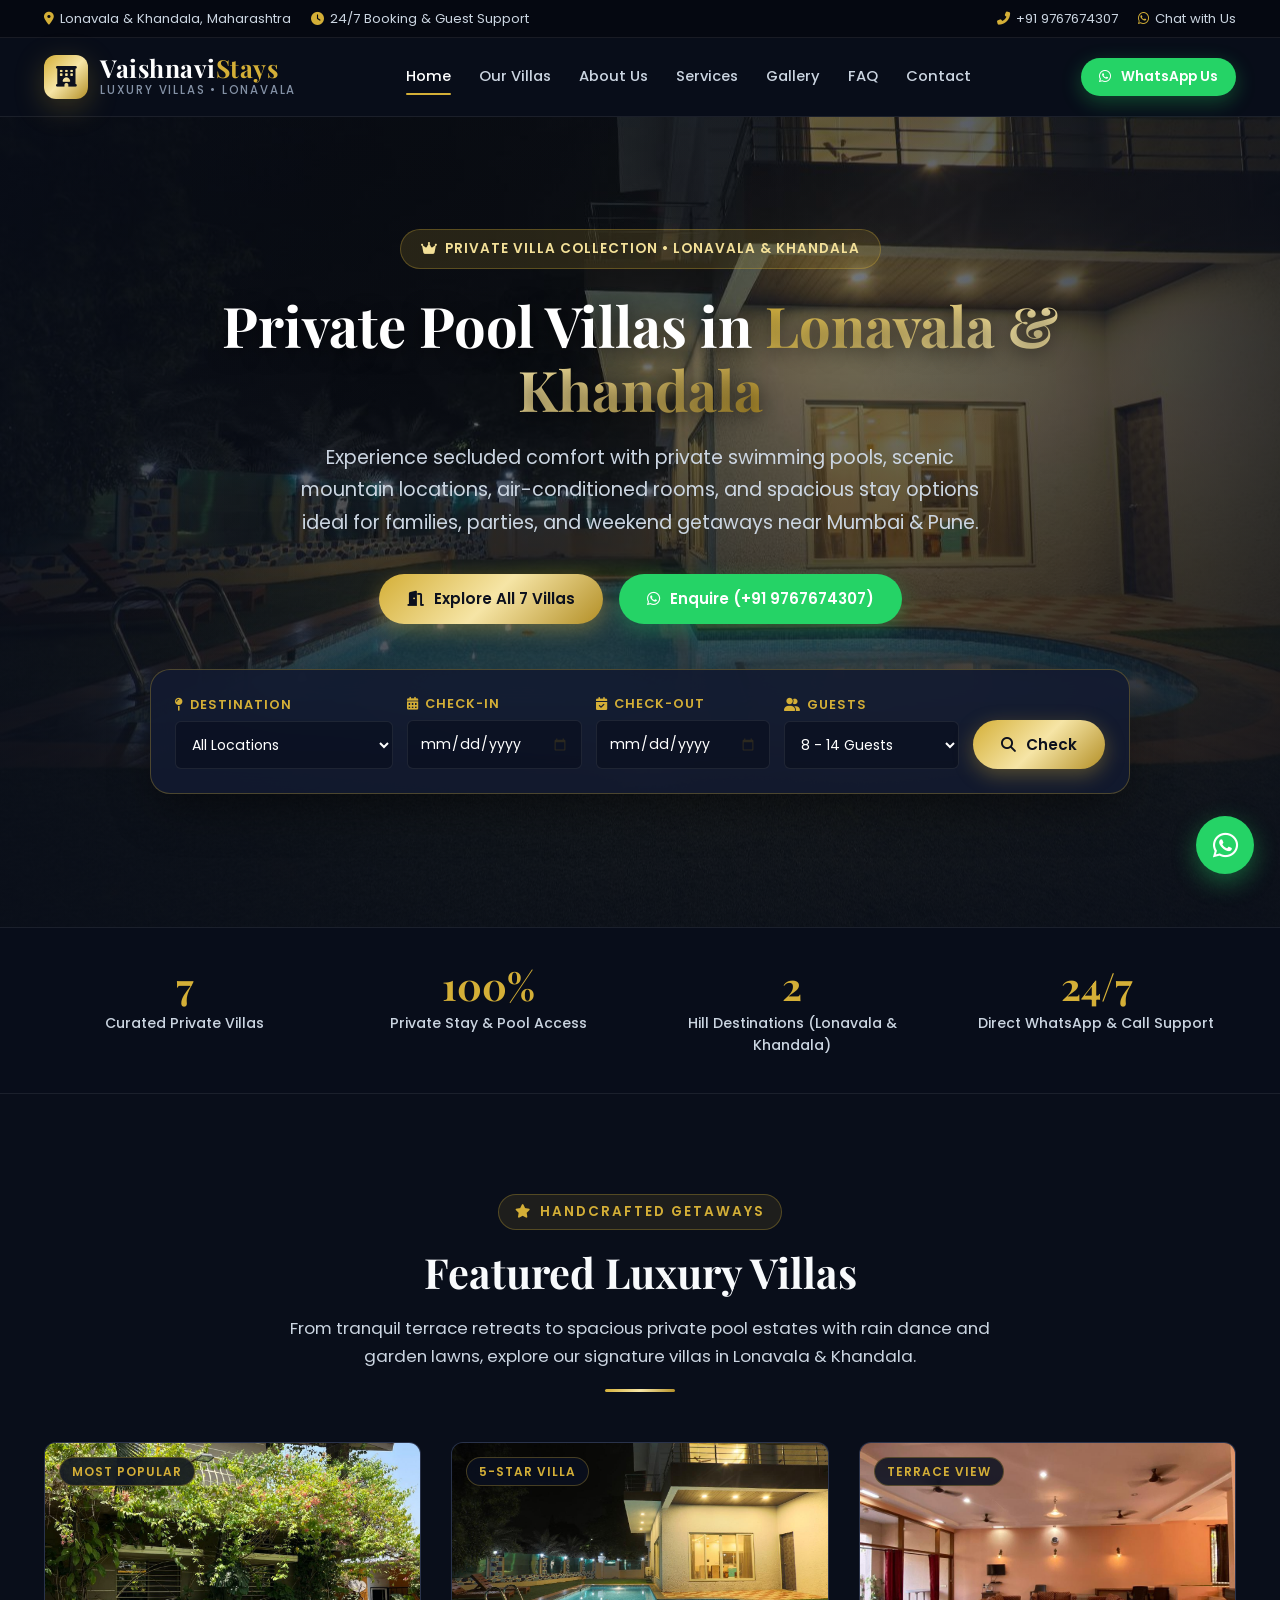
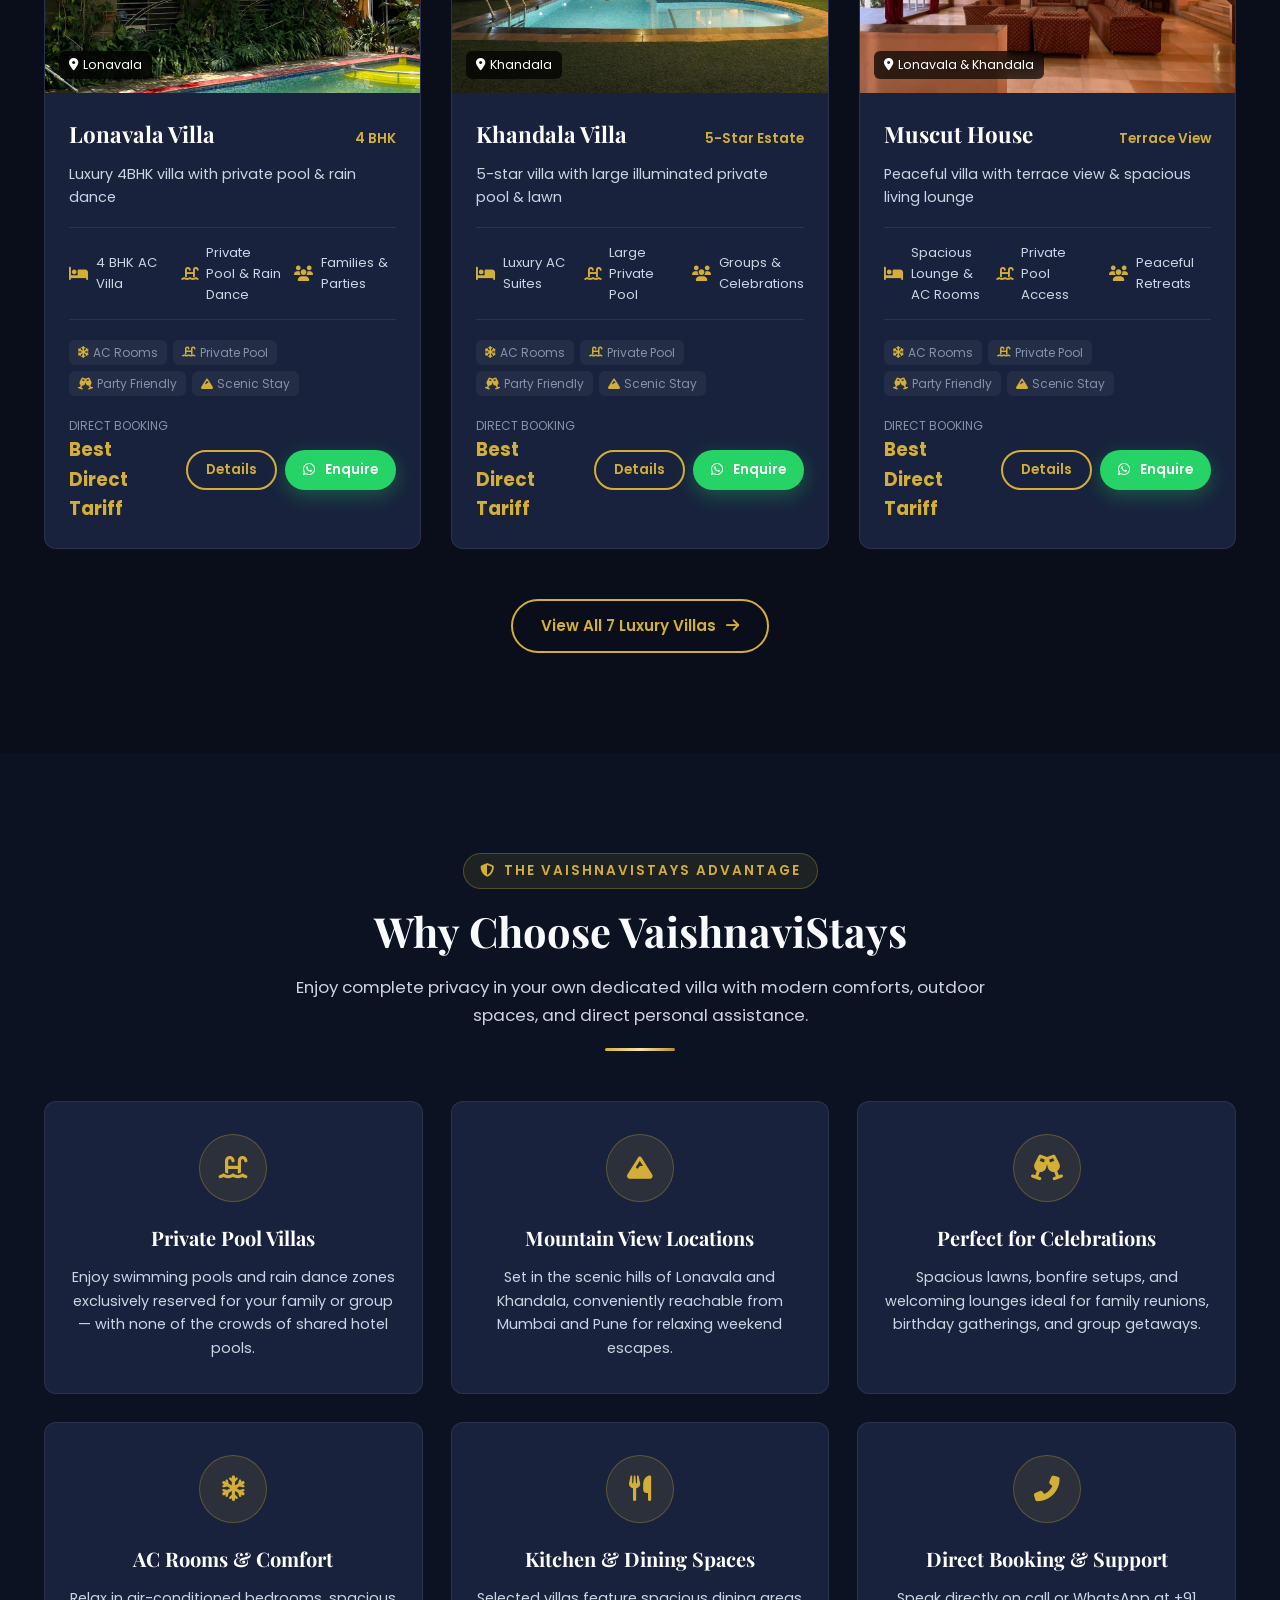
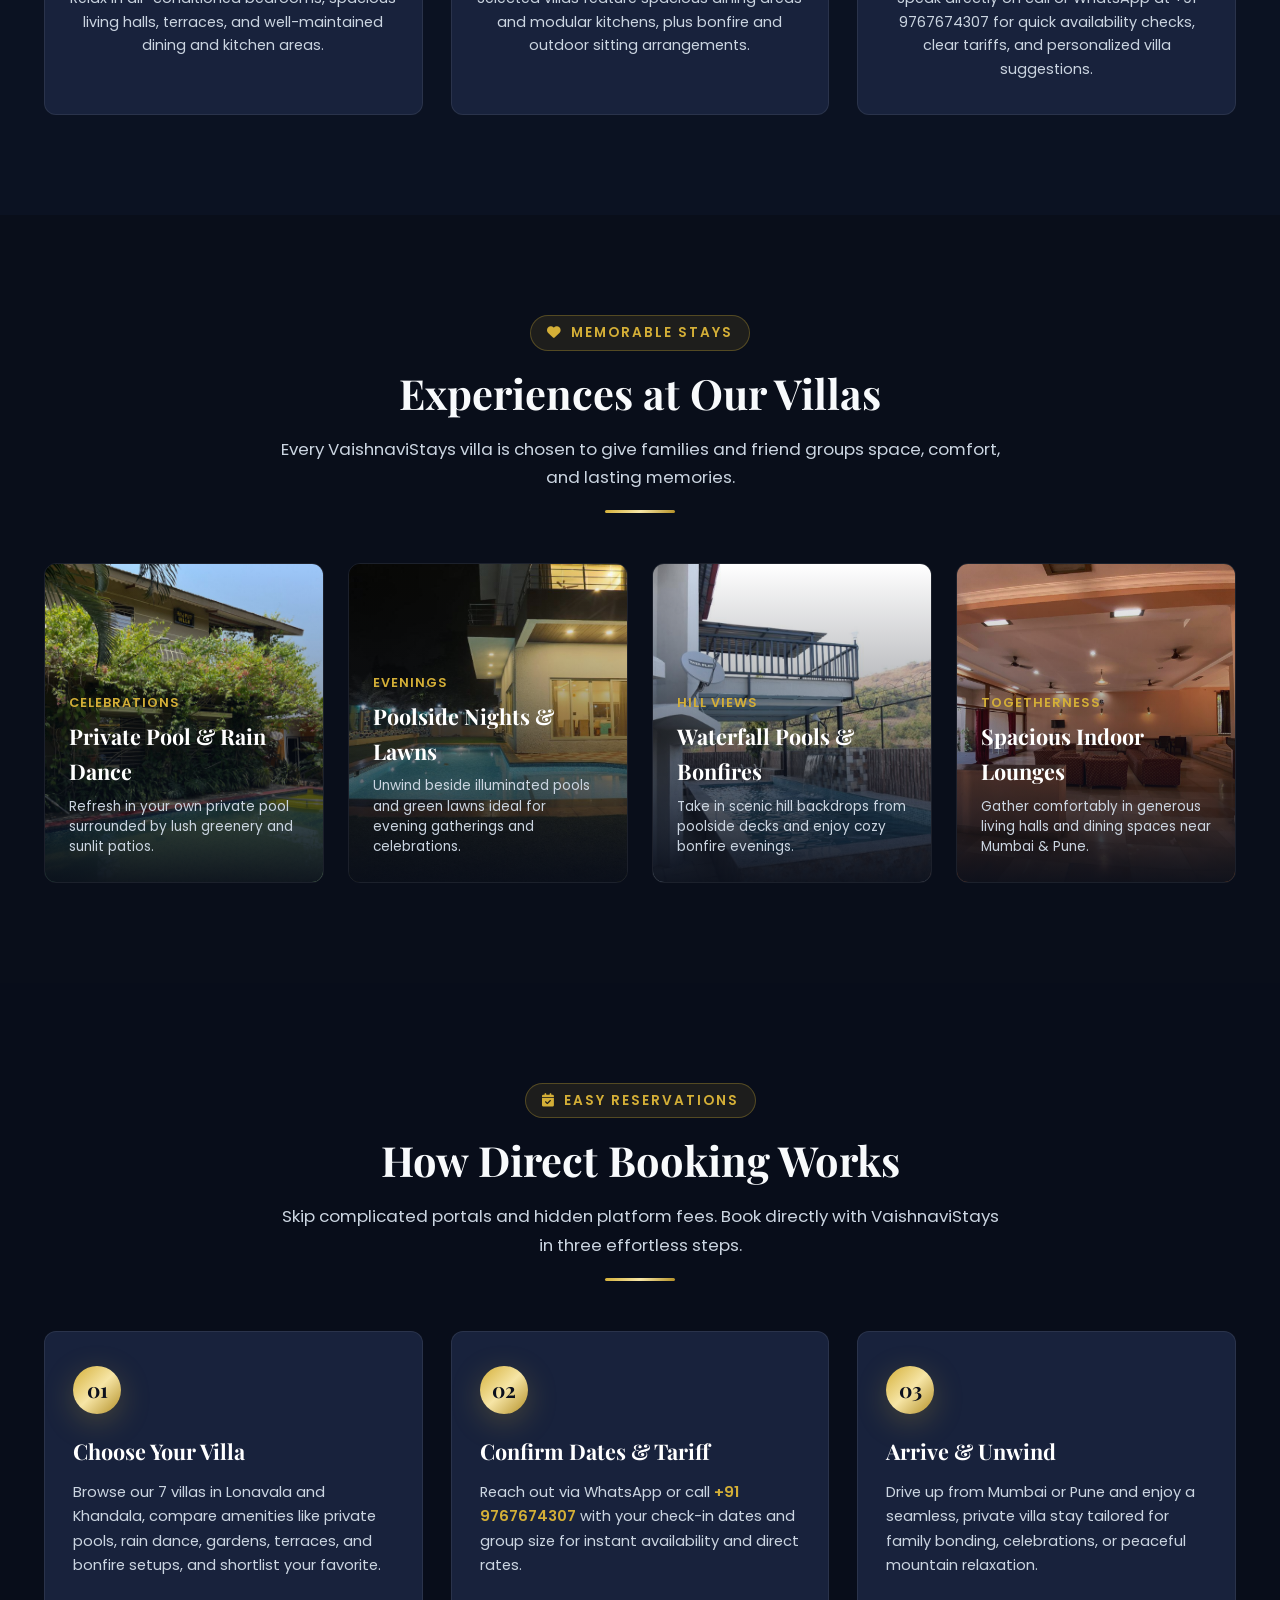
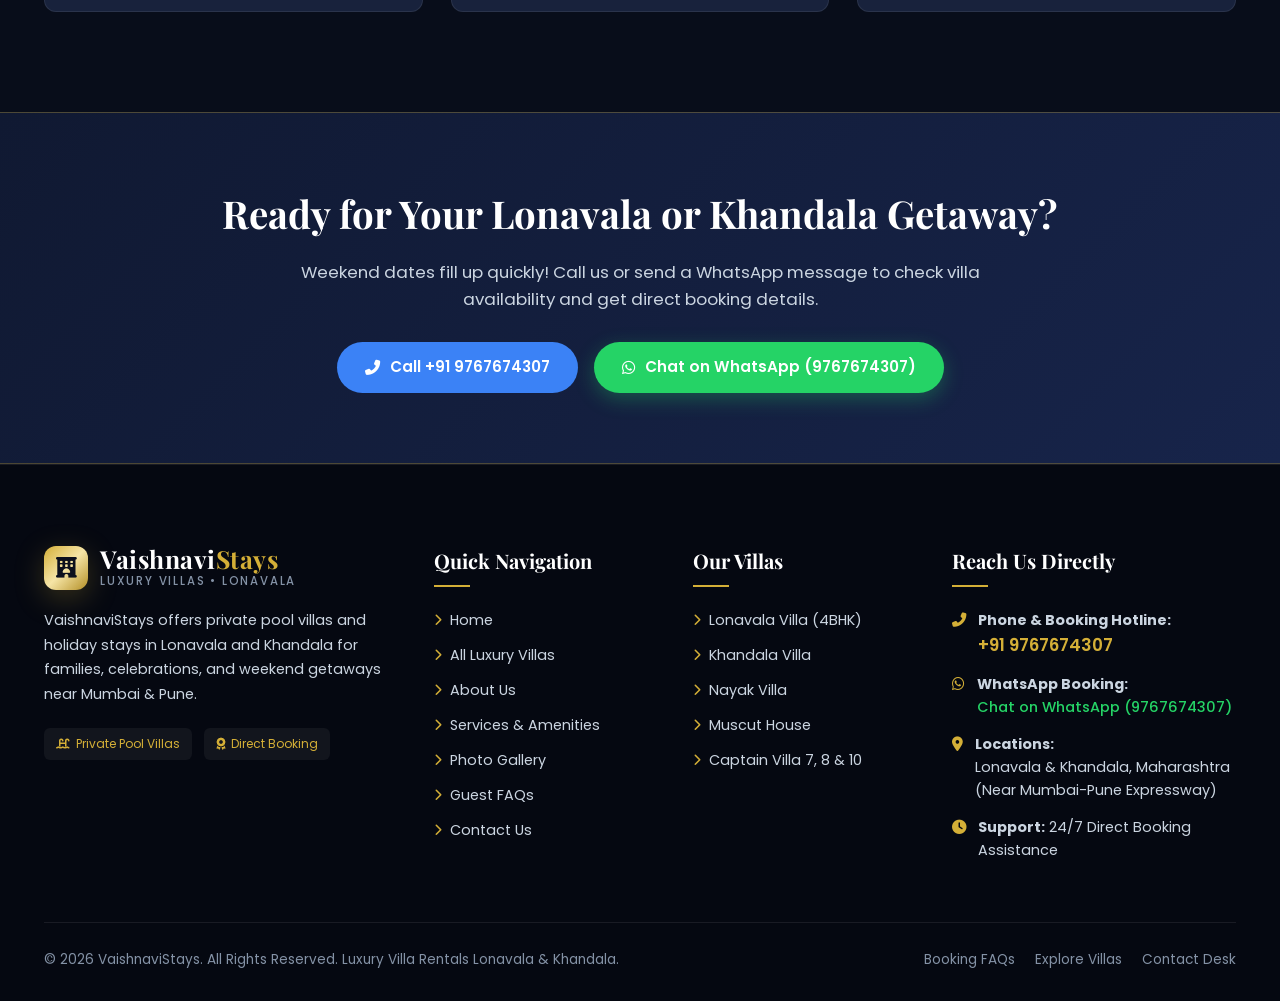
==== index.html @ 3d98496b "Redesign VaishnaviStays into a multi-page luxury villa website and update phone to 9767674307" ====
<!DOCTYPE html>
<html lang="en">
<head>
  <meta charset="UTF-8">
  <meta name="viewport" content="width=device-width, initial-scale=1.0">

  <!-- SEO Meta Tags -->
  <title>Luxury Villas in Lonavala &amp; Khandala | Private Pool Villas | VaishnaviStays</title>
  <meta name="description" content="Book luxury private pool villas in Lonavala &amp; Khandala with VaishnaviStays. Mountain views, rain dance, AC rooms, bonfire, and spacious lawns for families, parties, and weekend getaways near Mumbai &amp; Pune. Call +91 9767674307.">
  <meta name="keywords" content="Lonavala villa with private pool, Khandala luxury villa, private villa rentals Lonavala, weekend stays near Mumbai, weekend villa near Pune, VaishnaviStays, pool party villa Lonavala">
  <meta name="robots" content="index, follow">
  <link rel="canonical" href="https://vaishnavistays.netlify.app/">
  <link rel="icon" type="image/svg+xml" href="favicon.svg">

  <!-- Google Verification (Preserved) -->
  <meta name="google-site-verification" content="3MtQ7zPcXsZFa49aT6zNfIU-rexAqFXiJ9Jd2BXLzgg">

  <!-- Open Graph / Facebook -->
  <meta property="og:type" content="website">
  <meta property="og:url" content="https://vaishnavistays.netlify.app/">
  <meta property="og:title" content="VaishnaviStays - Luxury Villas in Lonavala &amp; Khandala">
  <meta property="og:description" content="Private pool villas, scenic mountain views, and comfortable stays in Lonavala &amp; Khandala for families, parties, and weekend getaways. Call +91 9767674307.">
  <meta property="og:image" content="https://vaishnavistays.netlify.app/images/lonavala%20villa.jpg">

  <!-- Twitter -->
  <meta name="twitter:card" content="summary_large_image">
  <meta name="twitter:title" content="VaishnaviStays - Luxury Villas in Lonavala &amp; Khandala">
  <meta name="twitter:description" content="Book luxury private pool villas in Lonavala &amp; Khandala. Call +91 9767674307.">
  <meta name="twitter:image" content="https://vaishnavistays.netlify.app/images/lonavala%20villa.jpg">

  <!-- Google Fonts & Font Awesome Icons -->
  <link rel="preconnect" href="https://fonts.googleapis.com">
  <link rel="preconnect" href="https://fonts.gstatic.com" crossorigin>
  <link href="https://fonts.googleapis.com/css2?family=Playfair+Display:ital,wght@0,500;0,700;0,900;1,400&family=Poppins:wght@300;400;500;600;700&display=swap" rel="stylesheet">
  <link rel="stylesheet" href="https://cdnjs.cloudflare.com/ajax/libs/font-awesome/6.5.1/css/all.min.css">

  <!-- Stylesheet -->
  <link rel="stylesheet" href="css/style.css">

  <!-- Structured Data / JSON-LD Schema -->
  <script type="application/ld+json">
  {
    "@context": "https://schema.org",
    "@type": "LodgingBusiness",
    "name": "VaishnaviStays",
    "image": "https://vaishnavistays.netlify.app/images/lonavala%20villa.jpg",
    "description": "Luxury private pool villas and holiday stays for rent in Lonavala and Khandala near Mumbai & Pune.",
    "telephone": "+919767674307",
    "url": "https://vaishnavistays.netlify.app/",
    "address": {
      "@type": "PostalAddress",
      "addressLocality": "Lonavala & Khandala",
      "addressRegion": "Maharashtra",
      "addressCountry": "IN"
    },
    "areaServed": ["Lonavala", "Khandala", "Mumbai", "Pune"]
  }
  </script>
</head>
<body>

  <!-- Top Announcement Bar -->
  <div class="top-bar">
    <div class="container">
      <div class="top-bar-left">
        <span class="top-item"><i class="fas fa-map-marker-alt"></i> Lonavala &amp; Khandala, Maharashtra</span>
        <span class="top-item"><i class="fas fa-clock"></i> 24/7 Booking &amp; Guest Support</span>
      </div>
      <div class="top-bar-right">
        <span class="top-item"><i class="fas fa-phone-alt"></i> <a href="tel:+919767674307">+91 9767674307</a></span>
        <span class="top-item"><i class="fab fa-whatsapp"></i> <a href="https://wa.me/919767674307?text=Hello%20VaishnaviStays,%20I%20want%20to%20enquire%20about%20villa%20availability" target="_blank" rel="noopener noreferrer">Chat with Us</a></span>
      </div>
    </div>
  </div>

  <!-- Main Navigation Header -->
  <header class="site-header">
    <div class="container">
      <nav class="navbar" aria-label="Main navigation">
        <a href="index.html" class="brand-logo">
          <div class="logo-icon">
            <i class="fas fa-hotel"></i>
          </div>
          <div class="brand-text">
            <span class="brand-name">Vaishnavi<span>Stays</span></span>
            <span class="brand-tagline">Luxury Villas • Lonavala</span>
          </div>
        </a>

        <div class="nav-menu">
          <a href="index.html" class="nav-link active" aria-current="page">Home</a>
          <a href="villas.html" class="nav-link">Our Villas</a>
          <a href="about.html" class="nav-link">About Us</a>
          <a href="services.html" class="nav-link">Services</a>
          <a href="gallery.html" class="nav-link">Gallery</a>
          <a href="faq.html" class="nav-link">FAQ</a>
          <a href="contact.html" class="nav-link">Contact</a>
        </div>

        <div class="nav-actions">
          <a href="https://wa.me/919767674307?text=Hello%20VaishnaviStays,%20I%20would%20like%20to%20enquire%20about%20villa%20booking" target="_blank" rel="noopener noreferrer" class="btn btn-whatsapp btn-sm">
            <i class="fab fa-whatsapp"></i> WhatsApp Us
          </a>
          <button type="button" class="mobile-toggle" aria-label="Toggle navigation menu" aria-expanded="false">
            <i class="fas fa-bars"></i>
          </button>
        </div>
      </nav>
    </div>
  </header>

  <!-- Mobile Drawer Menu -->
  <div class="drawer-backdrop"></div>
  <nav class="mobile-drawer" aria-label="Mobile navigation">
    <div class="drawer-header">
      <div class="brand-logo">
        <div class="logo-icon" style="width:36px; height:36px; font-size:1rem;">
          <i class="fas fa-hotel"></i>
        </div>
        <span class="brand-name" style="font-size:1.3rem;">Vaishnavi<span>Stays</span></span>
      </div>
      <button type="button" class="drawer-close" aria-label="Close menu">&times;</button>
    </div>

    <div class="drawer-links">
      <a href="index.html" class="drawer-link active" aria-current="page"><span>Home</span> <i class="fas fa-chevron-right"></i></a>
      <a href="villas.html" class="drawer-link"><span>Our Luxury Villas</span> <i class="fas fa-chevron-right"></i></a>
      <a href="about.html" class="drawer-link"><span>About Us</span> <i class="fas fa-chevron-right"></i></a>
      <a href="services.html" class="drawer-link"><span>Services &amp; Amenities</span> <i class="fas fa-chevron-right"></i></a>
      <a href="gallery.html" class="drawer-link"><span>Photo Gallery</span> <i class="fas fa-chevron-right"></i></a>
      <a href="faq.html" class="drawer-link"><span>FAQs</span> <i class="fas fa-chevron-right"></i></a>
      <a href="contact.html" class="drawer-link"><span>Contact Us</span> <i class="fas fa-chevron-right"></i></a>
    </div>

    <div class="drawer-contact">
      <a href="tel:+919767674307" class="btn btn-call">
        <i class="fas fa-phone-alt"></i> Call +91 9767674307
      </a>
      <a href="https://wa.me/919767674307" target="_blank" rel="noopener noreferrer" class="btn btn-whatsapp">
        <i class="fab fa-whatsapp"></i> WhatsApp Booking
      </a>
    </div>
  </nav>

  <main>
    <!-- Hero Section -->
    <section class="hero">
      <div class="hero-overlay"></div>
      <div class="container">
        <div class="hero-content">
          <div class="hero-badge">
            <i class="fas fa-crown"></i> Private Villa Collection • Lonavala &amp; Khandala
          </div>
          <h1 class="hero-title">
            Private Pool Villas in <span>Lonavala &amp; Khandala</span>
          </h1>
          <p class="hero-lead">
            Experience secluded comfort with private swimming pools, scenic mountain locations, air-conditioned rooms, and spacious stay options ideal for families, parties, and weekend getaways near Mumbai &amp; Pune.
          </p>
          <div class="hero-actions">
            <a href="villas.html" class="btn btn-gold">
              <i class="fas fa-door-open"></i> Explore All 7 Villas
            </a>
            <a href="https://wa.me/919767674307?text=Hello%20VaishnaviStays,%20I%20am%20looking%20for%20a%20villa%20in%20Lonavala%20or%20Khandala" target="_blank" rel="noopener noreferrer" class="btn btn-whatsapp">
              <i class="fab fa-whatsapp"></i> Enquire (+91 9767674307)
            </a>
          </div>

          <!-- Hero Quick Search Bar -->
          <div class="search-card">
            <form id="heroSearchForm" class="search-form" novalidate>
              <div class="search-field">
                <label class="search-label" for="searchLocation"><i class="fas fa-map-pin"></i> Destination</label>
                <select id="searchLocation" class="search-input">
                  <option value="All Locations (Lonavala & Khandala)">All Locations</option>
                  <option value="Lonavala">Lonavala</option>
                  <option value="Khandala">Khandala</option>
                </select>
              </div>

              <div class="search-field">
                <label class="search-label" for="searchCheckIn"><i class="fas fa-calendar-alt"></i> Check-in</label>
                <input type="date" id="searchCheckIn" class="search-input">
              </div>

              <div class="search-field">
                <label class="search-label" for="searchCheckOut"><i class="fas fa-calendar-check"></i> Check-out</label>
                <input type="date" id="searchCheckOut" class="search-input">
              </div>

              <div class="search-field">
                <label class="search-label" for="searchGuests"><i class="fas fa-user-friends"></i> Guests</label>
                <select id="searchGuests" class="search-input">
                  <option value="4-8 Guests">4 - 8 Guests</option>
                  <option value="8-14 Guests" selected>8 - 14 Guests</option>
                  <option value="15+ Guests">15+ Guests</option>
                </select>
              </div>

              <button type="submit" class="btn btn-gold">
                <i class="fas fa-search"></i> Check
              </button>
            </form>
            <div id="heroSearchAlert" class="form-alert" role="alert"></div>
          </div>
        </div>
      </div>
    </section>

    <!-- Key Highlights Banner -->
    <section class="stats-banner" aria-label="Key highlights">
      <div class="container">
        <div class="stats-grid">
          <div class="stat-item">
            <span class="stat-number">7</span>
            <span class="stat-label">Curated Private Villas</span>
          </div>
          <div class="stat-item">
            <span class="stat-number">100%</span>
            <span class="stat-label">Private Stay &amp; Pool Access</span>
          </div>
          <div class="stat-item">
            <span class="stat-number">2</span>
            <span class="stat-label">Hill Destinations (Lonavala &amp; Khandala)</span>
          </div>
          <div class="stat-item">
            <span class="stat-number">24/7</span>
            <span class="stat-label">Direct WhatsApp &amp; Call Support</span>
          </div>
        </div>
      </div>
    </section>

    <!-- Featured Villas Section -->
    <section class="villas-section">
      <div class="container">
        <div class="section-header">
          <span class="section-tag"><i class="fas fa-star"></i> Handcrafted Getaways</span>
          <h2 class="section-title">Featured Luxury Villas</h2>
          <p class="section-subtitle">
            From tranquil terrace retreats to spacious private pool estates with rain dance and garden lawns, explore our signature villas in Lonavala &amp; Khandala.
          </p>
          <div class="gold-divider"></div>
        </div>

        <!-- Featured Villas Grid (Populated dynamically) -->
        <div class="villas-grid" id="featuredVillasGrid"></div>

        <div style="text-align: center; margin-top: 50px;">
          <a href="villas.html" class="btn btn-outline-gold">
            View All 7 Luxury Villas <i class="fas fa-arrow-right"></i>
          </a>
        </div>
      </div>
    </section>

    <!-- Why Choose VaishnaviStays -->
    <section class="features-section">
      <div class="container">
        <div class="section-header">
          <span class="section-tag"><i class="fas fa-shield-alt"></i> The VaishnaviStays Advantage</span>
          <h2 class="section-title">Why Choose VaishnaviStays</h2>
          <p class="section-subtitle">
            Enjoy complete privacy in your own dedicated villa with modern comforts, outdoor spaces, and direct personal assistance.
          </p>
          <div class="gold-divider"></div>
        </div>

        <div class="features-grid">
          <div class="feature-card">
            <div class="feature-icon-wrapper">
              <i class="fas fa-swimming-pool"></i>
            </div>
            <h3 class="feature-title">Private Pool Villas</h3>
            <p class="feature-text">
              Enjoy swimming pools and rain dance zones exclusively reserved for your family or group — with none of the crowds of shared hotel pools.
            </p>
          </div>

          <div class="feature-card">
            <div class="feature-icon-wrapper">
              <i class="fas fa-mountain"></i>
            </div>
            <h3 class="feature-title">Mountain View Locations</h3>
            <p class="feature-text">
              Set in the scenic hills of Lonavala and Khandala, conveniently reachable from Mumbai and Pune for relaxing weekend escapes.
            </p>
          </div>

          <div class="feature-card">
            <div class="feature-icon-wrapper">
              <i class="fas fa-glass-cheers"></i>
            </div>
            <h3 class="feature-title">Perfect for Celebrations</h3>
            <p class="feature-text">
              Spacious lawns, bonfire setups, and welcoming lounges ideal for family reunions, birthday gatherings, and group getaways.
            </p>
          </div>

          <div class="feature-card">
            <div class="feature-icon-wrapper">
              <i class="fas fa-snowflake"></i>
            </div>
            <h3 class="feature-title">AC Rooms &amp; Comfort</h3>
            <p class="feature-text">
              Relax in air-conditioned bedrooms, spacious living halls, terraces, and well-maintained dining and kitchen areas.
            </p>
          </div>

          <div class="feature-card">
            <div class="feature-icon-wrapper">
              <i class="fas fa-utensils"></i>
            </div>
            <h3 class="feature-title">Kitchen &amp; Dining Spaces</h3>
            <p class="feature-text">
              Selected villas feature spacious dining areas and modular kitchens, plus bonfire and outdoor sitting arrangements.
            </p>
          </div>

          <div class="feature-card">
            <div class="feature-icon-wrapper">
              <i class="fas fa-phone-alt"></i>
            </div>
            <h3 class="feature-title">Direct Booking &amp; Support</h3>
            <p class="feature-text">
              Speak directly on call or WhatsApp at +91 9767674307 for quick availability checks, clear tariffs, and personalized villa suggestions.
            </p>
          </div>
        </div>
      </div>
    </section>

    <!-- Curated Experiences / Vibes -->
    <section class="experience-section">
      <div class="container">
        <div class="section-header">
          <span class="section-tag"><i class="fas fa-heart"></i> Memorable Stays</span>
          <h2 class="section-title">Experiences at Our Villas</h2>
          <p class="section-subtitle">
            Every VaishnaviStays villa is chosen to give families and friend groups space, comfort, and lasting memories.
          </p>
          <div class="gold-divider"></div>
        </div>

        <div class="experience-grid">
          <a href="villas.html?filter=pool" class="experience-card">
            <img src="images/lonavala villa.jpg" alt="Lonavala Villa private pool surrounded by lush greenery" class="experience-img" loading="lazy">
            <div class="experience-overlay">
              <span class="experience-tag">Celebrations</span>
              <h3 class="experience-title">Private Pool &amp; Rain Dance</h3>
              <p class="experience-desc">Refresh in your own private pool surrounded by lush greenery and sunlit patios.</p>
            </div>
          </a>

          <a href="villas.html?filter=party" class="experience-card">
            <img src="images/villa4.jpg" alt="Khandala Villa illuminated evening swimming pool and lawn" class="experience-img" loading="lazy">
            <div class="experience-overlay">
              <span class="experience-tag">Evenings</span>
              <h3 class="experience-title">Poolside Nights &amp; Lawns</h3>
              <p class="experience-desc">Unwind beside illuminated pools and green lawns ideal for evening gatherings and celebrations.</p>
            </div>
          </a>

          <a href="villas.html?filter=nature" class="experience-card">
            <img src="images/villa6.jpg" alt="Captain Villa 8 private pool with waterfall and hill view" class="experience-img" loading="lazy">
            <div class="experience-overlay">
              <span class="experience-tag">Hill Views</span>
              <h3 class="experience-title">Waterfall Pools &amp; Bonfires</h3>
              <p class="experience-desc">Take in scenic hill backdrops from poolside decks and enjoy cozy bonfire evenings.</p>
            </div>
          </a>

          <a href="villas.html" class="experience-card">
            <img src="images/villa3.jpg" alt="Muscut House spacious indoor living hall and sofa lounge" class="experience-img" loading="lazy">
            <div class="experience-overlay">
              <span class="experience-tag">Togetherness</span>
              <h3 class="experience-title">Spacious Indoor Lounges</h3>
              <p class="experience-desc">Gather comfortably in generous living halls and dining spaces near Mumbai &amp; Pune.</p>
            </div>
          </a>
        </div>
      </div>
    </section>

    <!-- Simple 3-Step Direct Booking Process -->
    <section class="booking-steps-section">
      <div class="container">
        <div class="section-header">
          <span class="section-tag"><i class="fas fa-calendar-check"></i> Easy Reservations</span>
          <h2 class="section-title">How Direct Booking Works</h2>
          <p class="section-subtitle">
            Skip complicated portals and hidden platform fees. Book directly with VaishnaviStays in three effortless steps.
          </p>
          <div class="gold-divider"></div>
        </div>

        <div class="booking-steps-grid">
          <div class="booking-step-card">
            <div class="step-number">01</div>
            <h3>Choose Your Villa</h3>
            <p>
              Browse our 7 villas in Lonavala and Khandala, compare amenities like private pools, rain dance, gardens, terraces, and bonfire setups, and shortlist your favorite.
            </p>
          </div>

          <div class="booking-step-card">
            <div class="step-number">02</div>
            <h3>Confirm Dates &amp; Tariff</h3>
            <p>
              Reach out via WhatsApp or call <a href="tel:+919767674307" style="color: var(--accent-gold); font-weight: 600;">+91 9767674307</a> with your check-in dates and group size for instant availability and direct rates.
            </p>
          </div>

          <div class="booking-step-card">
            <div class="step-number">03</div>
            <h3>Arrive &amp; Unwind</h3>
            <p>
              Drive up from Mumbai or Pune and enjoy a seamless, private villa stay tailored for family bonding, celebrations, or peaceful mountain relaxation.
            </p>
          </div>
        </div>
      </div>
    </section>

    <!-- CTA Banner -->
    <section class="cta-banner">
      <div class="container">
        <h2>Ready for Your Lonavala or Khandala Getaway?</h2>
        <p>
          Weekend dates fill up quickly! Call us or send a WhatsApp message to check villa availability and get direct booking details.
        </p>
        <div style="display: flex; justify-content: center; gap: 16px; flex-wrap: wrap;">
          <a href="tel:+919767674307" class="btn btn-call">
            <i class="fas fa-phone-alt"></i> Call +91 9767674307
          </a>
          <a href="https://wa.me/919767674307?text=Hello%20VaishnaviStays,%20I%20am%20interested%20in%20booking%20a%20luxury%20villa" target="_blank" rel="noopener noreferrer" class="btn btn-whatsapp">
            <i class="fab fa-whatsapp"></i> Chat on WhatsApp (9767674307)
          </a>
        </div>
      </div>
    </section>
  </main>

  <!-- Global Footer -->
  <footer class="site-footer">
    <div class="container">
      <div class="footer-grid">
        <div class="footer-col footer-about">
          <div class="brand-logo" style="margin-bottom: 18px;">
            <div class="logo-icon">
              <i class="fas fa-hotel"></i>
            </div>
            <div class="brand-text">
              <span class="brand-name">Vaishnavi<span>Stays</span></span>
              <span class="brand-tagline">Luxury Villas • Lonavala</span>
            </div>
          </div>
          <p>
            VaishnaviStays offers private pool villas and holiday stays in Lonavala and Khandala for families, celebrations, and weekend getaways near Mumbai &amp; Pune.
          </p>
          <div class="footer-badges">
            <span class="footer-badge"><i class="fas fa-swimming-pool"></i> Private Pool Villas</span>
            <span class="footer-badge"><i class="fas fa-award"></i> Direct Booking</span>
          </div>
        </div>

        <div class="footer-col">
          <h4>Quick Navigation</h4>
          <div class="footer-links">
            <a href="index.html" class="footer-link"><i class="fas fa-chevron-right"></i> Home</a>
            <a href="villas.html" class="footer-link"><i class="fas fa-chevron-right"></i> All Luxury Villas</a>
            <a href="about.html" class="footer-link"><i class="fas fa-chevron-right"></i> About Us</a>
            <a href="services.html" class="footer-link"><i class="fas fa-chevron-right"></i> Services &amp; Amenities</a>
            <a href="gallery.html" class="footer-link"><i class="fas fa-chevron-right"></i> Photo Gallery</a>
            <a href="faq.html" class="footer-link"><i class="fas fa-chevron-right"></i> Guest FAQs</a>
            <a href="contact.html" class="footer-link"><i class="fas fa-chevron-right"></i> Contact Us</a>
          </div>
        </div>

        <div class="footer-col">
          <h4>Our Villas</h4>
          <div class="footer-links">
            <a href="villas.html" class="footer-link"><i class="fas fa-chevron-right"></i> Lonavala Villa (4BHK)</a>
            <a href="villas.html?filter=khandala" class="footer-link"><i class="fas fa-chevron-right"></i> Khandala Villa</a>
            <a href="villas.html" class="footer-link"><i class="fas fa-chevron-right"></i> Nayak Villa</a>
            <a href="villas.html" class="footer-link"><i class="fas fa-chevron-right"></i> Muscut House</a>
            <a href="villas.html" class="footer-link"><i class="fas fa-chevron-right"></i> Captain Villa 7, 8 &amp; 10</a>
          </div>
        </div>

        <div class="footer-col">
          <h4>Reach Us Directly</h4>
          <div class="footer-contact-list">
            <div class="footer-contact-item">
              <i class="fas fa-phone-alt"></i>
              <div>
                <strong>Phone &amp; Booking Hotline:</strong><br>
                <a href="tel:+919767674307" style="color: var(--accent-gold); font-size: 1.05rem; font-weight: 600;">+91 9767674307</a>
              </div>
            </div>
            <div class="footer-contact-item">
              <i class="fab fa-whatsapp"></i>
              <div>
                <strong>WhatsApp Booking:</strong><br>
                <a href="https://wa.me/919767674307" target="_blank" rel="noopener noreferrer" style="color: var(--whatsapp); font-weight: 500;">Chat on WhatsApp (9767674307)</a>
              </div>
            </div>
            <div class="footer-contact-item">
              <i class="fas fa-map-marker-alt"></i>
              <div>
                <strong>Locations:</strong><br>
                Lonavala &amp; Khandala, Maharashtra (Near Mumbai-Pune Expressway)
              </div>
            </div>
            <div class="footer-contact-item">
              <i class="fas fa-clock"></i>
              <div>
                <strong>Support:</strong> 24/7 Direct Booking Assistance
              </div>
            </div>
          </div>
        </div>
      </div>

      <div class="footer-bottom">
        <p>&copy; 2026 VaishnaviStays. All Rights Reserved. Luxury Villa Rentals Lonavala &amp; Khandala.</p>
        <div class="footer-legal-links">
          <a href="faq.html">Booking FAQs</a>
          <a href="villas.html">Explore Villas</a>
          <a href="contact.html">Contact Desk</a>
        </div>
      </div>
    </div>
  </footer>

  <!-- Booking & Details Modal -->
  <div class="booking-modal" id="bookingModal" role="dialog" aria-modal="true" aria-labelledby="modalVillaTitle">
    <div class="modal-box">
      <button type="button" class="modal-close" id="closeModalBtn" aria-label="Close modal">&times;</button>
      <h3 class="modal-title" id="modalVillaTitle">Villa Booking Request</h3>
      <p class="modal-subtitle" id="modalVillaSubtitle">Direct Booking via WhatsApp</p>

      <div id="modalVillaSpecs"></div>

      <form id="modalBookingForm" novalidate>
        <input type="hidden" id="modalVillaNameInput" value="">

        <div class="form-group">
          <label for="modalGuestName">Your Full Name *</label>
          <input type="text" id="modalGuestName" class="form-control" placeholder="e.g. Rahul Sharma" required>
        </div>

        <div class="form-group">
          <label for="modalGuestPhone">Mobile Number *</label>
          <input type="tel" id="modalGuestPhone" class="form-control" placeholder="10-digit phone number" required>
        </div>

        <div class="form-group-row">
          <div class="form-group">
            <label for="modalCheckIn">Check-in Date *</label>
            <input type="date" id="modalCheckIn" class="form-control" required>
          </div>
          <div class="form-group">
            <label for="modalCheckOut">Check-out Date *</label>
            <input type="date" id="modalCheckOut" class="form-control" required>
          </div>
        </div>

        <div class="form-group">
          <label for="modalGuestsCount">Number of Guests *</label>
          <select id="modalGuestsCount" class="form-control">
            <option value="4-6 Guests">4 - 6 Guests</option>
            <option value="7-10 Guests">7 - 10 Guests</option>
            <option value="11-15 Guests" selected>11 - 15 Guests</option>
            <option value="16-20 Guests">16 - 20 Guests</option>
            <option value="20+ Guests">20+ Guests</option>
          </select>
        </div>

        <div class="form-group">
          <label for="modalGuestNote">Special Requirements (Optional)</label>
          <textarea id="modalGuestNote" class="form-control" placeholder="Bonfire setup, pool party, celebration needs..." style="min-height: 70px;"></textarea>
        </div>

        <button type="submit" class="btn btn-whatsapp" style="width: 100%; margin-top: 10px;">
          <i class="fab fa-whatsapp"></i> Send Booking Request via WhatsApp
        </button>
        <div id="modalBookingAlert" class="form-alert" role="alert"></div>
      </form>
    </div>
  </div>

  <!-- Floating WhatsApp Action -->
  <a href="https://wa.me/919767674307?text=Hello%20VaishnaviStays,%20I%20am%20interested%20in%20booking%20a%20luxury%20villa" class="floating-whatsapp" target="_blank" rel="noopener noreferrer" aria-label="Chat with VaishnaviStays on WhatsApp">
    <i class="fab fa-whatsapp"></i>
  </a>

  <!-- Scroll to Top Button -->
  <button type="button" class="back-to-top" aria-label="Back to top">
    <i class="fas fa-chevron-up"></i>
  </button>

  <!-- JavaScript -->
  <script src="js/main.js"></script>
</body>
</html>
---- css/style.css ----
/* ==========================================================================
   VaishnaviStays - Luxury Villa Rentals in Lonavala & Khandala
   Premium Stylesheet & Design System
   ========================================================================== */

:root {
  --primary-bg: #090e1a;
  --surface-bg: #0f172a;
  --surface-card: #18223c;
  --surface-card-hover: #1e2c4f;
  --surface-glass: rgba(18, 26, 48, 0.85);
  
  --accent-gold: #d4af37;
  --accent-gold-light: #f3e098;
  --accent-gold-dark: #b38f26;
  --accent-gradient: linear-gradient(135deg, #d4af37 0%, #f6e5a6 50%, #b38f26 100%);
  
  --whatsapp: #25D366;
  --whatsapp-hover: #1ebd5a;
  --call-blue: #3b82f6;
  
  --text-primary: #f8fafc;
  --text-secondary: #cbd5e1;
  --text-muted: #8492a6;
  
  --border-light: rgba(255, 255, 255, 0.08);
  --border-gold: rgba(212, 175, 55, 0.3);
  --border-gold-focus: rgba(212, 175, 55, 0.8);
  
  --shadow-sm: 0 4px 6px -1px rgba(0, 0, 0, 0.2);
  --shadow-md: 0 10px 25px -5px rgba(0, 0, 0, 0.35);
  --shadow-lg: 0 20px 45px -10px rgba(0, 0, 0, 0.5);
  --shadow-gold: 0 8px 30px rgba(212, 175, 55, 0.25);
  
  --radius-sm: 6px;
  --radius-md: 12px;
  --radius-lg: 20px;
  --radius-full: 9999px;
  
  --transition: all 0.3s cubic-bezier(0.4, 0, 0.2, 1);
  --transition-slow: all 0.5s cubic-bezier(0.4, 0, 0.2, 1);
  
  --font-heading: 'Playfair Display', Georgia, serif;
  --font-body: 'Poppins', -apple-system, BlinkMacSystemFont, 'Segoe UI', Roboto, sans-serif;
}

/* Base & Reset */
*, *::before, *::after {
  box-sizing: border-box;
  margin: 0;
  padding: 0;
}

html {
  scroll-behavior: smooth;
  font-size: 16px;
}

body {
  font-family: var(--font-body);
  background-color: var(--primary-bg);
  color: var(--text-primary);
  line-height: 1.6;
  overflow-x: hidden;
  -webkit-font-smoothing: antialiased;
}

a {
  color: inherit;
  text-decoration: none;
  transition: var(--transition);
}

ul, ol {
  list-style: none;
}

img {
  max-width: 100%;
  height: auto;
  display: block;
}

button, input, select, textarea {
  font-family: inherit;
  font-size: inherit;
  outline: none;
}

a:focus-visible,
button:focus-visible,
input:focus-visible,
select:focus-visible,
textarea:focus-visible,
.gallery-item:focus-visible,
.faq-question:focus-visible {
  outline: 2px solid var(--accent-gold);
  outline-offset: 2px;
}

input[type="date"] {
  color-scheme: dark;
}

input[type="date"]::-webkit-calendar-picker-indicator {
  filter: invert(0.85) sepia(0.35) saturate(2.5) hue-rotate(8deg);
  cursor: pointer;
}

/* Utilities */
.container {
  width: 100%;
  max-width: 1240px;
  margin: 0 auto;
  padding: 0 24px;
}

.text-gold {
  color: var(--accent-gold);
}

.bg-surface {
  background-color: var(--surface-bg);
}

/* Section Header */
.section-header {
  text-align: center;
  max-width: 720px;
  margin: 0 auto 50px auto;
}

.section-tag {
  display: inline-flex;
  align-items: center;
  gap: 8px;
  font-size: 0.85rem;
  font-weight: 600;
  text-transform: uppercase;
  letter-spacing: 2px;
  color: var(--accent-gold);
  background: rgba(212, 175, 55, 0.1);
  padding: 6px 16px;
  border-radius: var(--radius-full);
  border: 1px solid var(--border-gold);
  margin-bottom: 16px;
}

.section-title {
  font-family: var(--font-heading);
  font-size: 2.6rem;
  line-height: 1.25;
  color: var(--text-primary);
  margin-bottom: 16px;
  font-weight: 700;
}

.section-subtitle {
  color: var(--text-secondary);
  font-size: 1.05rem;
  line-height: 1.7;
}

.gold-divider {
  width: 70px;
  height: 3px;
  background: var(--accent-gradient);
  margin: 18px auto 0 auto;
  border-radius: var(--radius-full);
}

/* Buttons */
.btn {
  display: inline-flex;
  align-items: center;
  justify-content: center;
  gap: 10px;
  padding: 13px 28px;
  font-size: 0.95rem;
  font-weight: 600;
  border-radius: var(--radius-full);
  cursor: pointer;
  border: none;
  transition: var(--transition);
  white-space: nowrap;
}

.btn-gold {
  background: var(--accent-gradient);
  color: #0c101d;
  box-shadow: 0 6px 20px rgba(212, 175, 55, 0.35);
}

.btn-gold:hover {
  transform: translateY(-3px);
  box-shadow: 0 10px 25px rgba(212, 175, 55, 0.5);
  color: #000;
}

.btn-outline-gold {
  background: transparent;
  color: var(--accent-gold);
  border: 2px solid var(--accent-gold);
}

.btn-outline-gold:hover {
  background: rgba(212, 175, 55, 0.12);
  color: var(--accent-gold-light);
  border-color: var(--accent-gold-light);
  transform: translateY(-2px);
}

.btn-whatsapp {
  background: var(--whatsapp);
  color: #ffffff;
  box-shadow: 0 6px 20px rgba(37, 211, 102, 0.3);
}

.btn-whatsapp:hover {
  background: var(--whatsapp-hover);
  color: #ffffff;
  transform: translateY(-2px);
  box-shadow: 0 10px 25px rgba(37, 211, 102, 0.45);
}

.btn-call {
  background: var(--call-blue);
  color: #ffffff;
}

.btn-call:hover {
  background: #2563eb;
  transform: translateY(-2px);
}

.btn-sm {
  padding: 8px 18px;
  font-size: 0.85rem;
}

/* ==========================================================================
   Top Header Bar & Navigation
   ========================================================================== */
.top-bar {
  background: #050811;
  border-bottom: 1px solid var(--border-light);
  font-size: 0.82rem;
  padding: 8px 0;
  color: var(--text-muted);
}

.top-bar .container {
  display: flex;
  justify-content: space-between;
  align-items: center;
  flex-wrap: wrap;
  gap: 12px;
}

.top-bar-left, .top-bar-right {
  display: flex;
  align-items: center;
  gap: 20px;
}

.top-item {
  display: inline-flex;
  align-items: center;
  gap: 6px;
  color: var(--text-secondary);
}

.top-item i {
  color: var(--accent-gold);
}

.top-item a:hover {
  color: var(--accent-gold);
}

/* Main Navigation */
header.site-header {
  position: sticky;
  top: 0;
  z-index: 1000;
  background: rgba(9, 14, 26, 0.92);
  backdrop-filter: blur(16px);
  -webkit-backdrop-filter: blur(16px);
  border-bottom: 1px solid var(--border-light);
  transition: var(--transition);
}

header.site-header.scrolled {
  background: rgba(7, 11, 22, 0.98);
  box-shadow: var(--shadow-md);
  border-bottom-color: var(--border-gold);
}

.navbar {
  display: flex;
  align-items: center;
  justify-content: space-between;
  padding: 16px 0;
}

.brand-logo {
  display: flex;
  align-items: center;
  gap: 12px;
}

.logo-icon {
  width: 44px;
  height: 44px;
  background: var(--accent-gradient);
  border-radius: 12px;
  display: flex;
  align-items: center;
  justify-content: center;
  color: #0c101d;
  font-size: 1.3rem;
  box-shadow: var(--shadow-gold);
}

.brand-text {
  display: flex;
  flex-direction: column;
}

.brand-name {
  font-family: var(--font-heading);
  font-size: 1.55rem;
  font-weight: 700;
  color: #ffffff;
  letter-spacing: 0.5px;
  line-height: 1.1;
}

.brand-name span {
  color: var(--accent-gold);
}

.brand-tagline {
  font-size: 0.72rem;
  text-transform: uppercase;
  letter-spacing: 1.8px;
  color: var(--text-muted);
  font-weight: 500;
}

.nav-menu {
  display: flex;
  align-items: center;
  gap: 28px;
}

.nav-link {
  font-size: 0.92rem;
  font-weight: 500;
  color: var(--text-secondary);
  padding: 6px 0;
  position: relative;
}

.nav-link::after {
  content: '';
  position: absolute;
  bottom: 0;
  left: 0;
  width: 0%;
  height: 2px;
  background: var(--accent-gold);
  transition: var(--transition);
  border-radius: 2px;
}

.nav-link:hover, .nav-link.active {
  color: #ffffff;
}

.nav-link:hover::after, .nav-link.active::after {
  width: 100%;
}

.nav-actions {
  display: flex;
  align-items: center;
  gap: 14px;
}

.mobile-toggle {
  display: none;
  background: transparent;
  border: none;
  color: var(--text-primary);
  font-size: 1.5rem;
  cursor: pointer;
  padding: 6px;
}

/* Mobile Navigation Drawer */
.mobile-drawer {
  position: fixed;
  top: 0;
  right: -100%;
  width: 300px;
  height: 100vh;
  background: #0d1424;
  border-left: 1px solid var(--border-gold);
  z-index: 2000;
  padding: 30px 24px;
  display: flex;
  flex-direction: column;
  box-shadow: -10px 0 30px rgba(0, 0, 0, 0.7);
  transition: right 0.4s cubic-bezier(0.4, 0, 0.2, 1);
  overflow-y: auto;
}

.mobile-drawer.active {
  right: 0;
}

.drawer-backdrop {
  position: fixed;
  top: 0;
  left: 0;
  width: 100%;
  height: 100%;
  background: rgba(0, 0, 0, 0.7);
  backdrop-filter: blur(4px);
  z-index: 1999;
  opacity: 0;
  visibility: hidden;
  transition: var(--transition);
}

.drawer-backdrop.active {
  opacity: 1;
  visibility: visible;
}

.drawer-header {
  display: flex;
  align-items: center;
  justify-content: space-between;
  margin-bottom: 30px;
  padding-bottom: 16px;
  border-bottom: 1px solid var(--border-light);
}

.drawer-close {
  background: none;
  border: none;
  color: var(--text-secondary);
  font-size: 1.4rem;
  cursor: pointer;
}

.drawer-links {
  display: flex;
  flex-direction: column;
  gap: 18px;
  margin-bottom: 30px;
}

.drawer-link {
  font-size: 1.05rem;
  font-weight: 500;
  color: var(--text-secondary);
  display: flex;
  align-items: center;
  justify-content: space-between;
  padding: 8px 0;
  border-bottom: 1px solid rgba(255, 255, 255, 0.04);
}

.drawer-link.active, .drawer-link:hover {
  color: var(--accent-gold);
}

.drawer-contact {
  margin-top: auto;
  padding-top: 20px;
  border-top: 1px solid var(--border-light);
  display: flex;
  flex-direction: column;
  gap: 12px;
}

/* ==========================================================================
   Hero Section
   ========================================================================== */
.hero {
  position: relative;
  min-height: 90vh;
  display: flex;
  align-items: center;
  padding: 100px 0 120px 0;
  background: linear-gradient(180deg, rgba(9, 14, 26, 0.46) 0%, rgba(9, 14, 26, 0.82) 100%), 
              url('../images/villa4.jpg') center/cover no-repeat;
  background-attachment: scroll;
}

.hero-overlay {
  position: absolute;
  top: 0;
  left: 0;
  width: 100%;
  height: 100%;
  background: radial-gradient(circle at center, transparent 35%, rgba(9, 14, 26, 0.68) 95%);
  z-index: 1;
}

.hero .container {
  position: relative;
  z-index: 2;
}

.hero-content {
  max-width: 980px;
  margin: 0 auto;
  text-align: center;
}

.hero-badge {
  display: inline-flex;
  align-items: center;
  gap: 8px;
  background: rgba(212, 175, 55, 0.15);
  border: 1px solid var(--border-gold);
  color: var(--accent-gold-light);
  padding: 8px 20px;
  border-radius: var(--radius-full);
  font-size: 0.85rem;
  font-weight: 600;
  letter-spacing: 1px;
  text-transform: uppercase;
  margin-bottom: 24px;
}

.hero-title {
  font-family: var(--font-heading);
  font-size: 3.5rem;
  line-height: 1.15;
  font-weight: 700;
  margin-bottom: 20px;
  color: #ffffff;
  text-shadow: 0 4px 20px rgba(0, 0, 0, 0.6);
}

.hero-title span {
  background: var(--accent-gradient);
  -webkit-background-clip: text;
  -webkit-text-fill-color: transparent;
}

.hero-lead {
  font-size: 1.2rem;
  line-height: 1.7;
  color: var(--text-secondary);
  margin-bottom: 34px;
  max-width: 720px;
  margin-left: auto;
  margin-right: auto;
}

.hero-actions {
  display: flex;
  align-items: center;
  justify-content: center;
  gap: 16px;
  flex-wrap: wrap;
  margin-bottom: 45px;
}

/* Quick Search / Inquiry Bar */
.search-card {
  background: rgba(18, 26, 48, 0.9);
  backdrop-filter: blur(20px);
  -webkit-backdrop-filter: blur(20px);
  border: 1px solid var(--border-gold);
  border-radius: var(--radius-lg);
  padding: 24px;
  box-shadow: var(--shadow-lg);
  max-width: 1040px;
  margin: 0 auto;
}

.search-form {
  display: grid;
  grid-template-columns: 1.25fr 1fr 1fr 1fr auto;
  gap: 14px;
  align-items: flex-end;
}

.search-field {
  display: flex;
  flex-direction: column;
  gap: 6px;
  min-width: 0;
}

.search-label {
  font-size: 0.8rem;
  font-weight: 600;
  text-transform: uppercase;
  letter-spacing: 1px;
  color: var(--accent-gold);
  display: flex;
  align-items: center;
  gap: 6px;
}

.search-input {
  width: 100%;
  min-width: 0;
  background: rgba(10, 16, 32, 0.7);
  border: 1px solid var(--border-light);
  color: #ffffff;
  padding: 12px 12px;
  border-radius: var(--radius-sm);
  font-size: 0.88rem;
  transition: var(--transition);
}

.search-input:focus {
  border-color: var(--accent-gold);
  box-shadow: 0 0 0 2px rgba(212, 175, 55, 0.2);
}

select.search-input option {
  background: var(--surface-bg);
  color: #ffffff;
}

/* Stats / Highlights Banner */
.stats-banner {
  background: #080d1a;
  border-top: 1px solid var(--border-light);
  border-bottom: 1px solid var(--border-light);
  padding: 36px 0;
}

.stats-grid {
  display: grid;
  grid-template-columns: repeat(4, 1fr);
  gap: 24px;
  text-align: center;
}

.stat-item {
  display: flex;
  flex-direction: column;
  align-items: center;
}

.stat-number {
  font-family: var(--font-heading);
  font-size: 2.4rem;
  font-weight: 700;
  color: var(--accent-gold);
  line-height: 1.1;
  margin-bottom: 6px;
}

.stat-label {
  font-size: 0.88rem;
  color: var(--text-secondary);
  font-weight: 500;
}

/* ==========================================================================
   Page Hero Banner (for Inner Pages)
   ========================================================================== */
.page-banner {
  padding: 80px 0;
  background: linear-gradient(180deg, rgba(9, 14, 26, 0.85) 0%, rgba(9, 14, 26, 0.95) 100%), 
              url('../images/villa4.jpg') center/cover no-repeat;
  text-align: center;
  border-bottom: 1px solid var(--border-light);
  position: relative;
}

.page-banner-overlay {
  position: absolute;
  inset: 0;
  background: radial-gradient(circle at center, transparent 20%, rgba(9, 14, 26, 0.65) 100%);
  pointer-events: none;
}

.page-banner .container {
  position: relative;
  z-index: 2;
}

.page-banner-title {
  font-family: var(--font-heading);
  font-size: 3rem;
  font-weight: 700;
  color: #ffffff;
  margin-bottom: 12px;
}

.page-banner-subtitle {
  max-width: 680px;
  margin: 0 auto 16px auto;
  color: var(--text-secondary);
  font-size: 1rem;
  line-height: 1.65;
}

.breadcrumbs {
  display: inline-flex;
  align-items: center;
  gap: 10px;
  font-size: 0.9rem;
  color: var(--text-muted);
}

.breadcrumbs a {
  color: var(--accent-gold);
}

.breadcrumbs a:hover {
  text-decoration: underline;
}

.breadcrumb-separator {
  font-size: 0.72rem;
  opacity: 0.7;
}

.breadcrumb-current {
  color: var(--text-secondary);
}

/* ==========================================================================
   Villas Section & Cards
   ========================================================================== */
.villas-section {
  padding: 100px 0;
}

.filter-bar {
  display: flex;
  justify-content: center;
  flex-wrap: wrap;
  gap: 10px;
  margin-bottom: 45px;
}

.filter-btn {
  background: var(--surface-card);
  color: var(--text-secondary);
  border: 1px solid var(--border-light);
  padding: 8px 20px;
  border-radius: var(--radius-full);
  font-size: 0.88rem;
  font-weight: 500;
  cursor: pointer;
  transition: var(--transition);
}

.filter-btn:hover, .filter-btn.active {
  background: var(--accent-gradient);
  color: #0c101d;
  border-color: transparent;
  font-weight: 600;
  box-shadow: 0 4px 15px rgba(212, 175, 55, 0.3);
}

.villas-grid {
  display: grid;
  grid-template-columns: repeat(auto-fill, minmax(360px, 1fr));
  gap: 30px;
}

.villa-card {
  background: var(--surface-card);
  border-radius: var(--radius-md);
  border: 1px solid var(--border-light);
  overflow: hidden;
  display: flex;
  flex-direction: column;
  transition: var(--transition);
  position: relative;
}

.villa-card:hover {
  transform: translateY(-8px);
  border-color: var(--border-gold);
  box-shadow: var(--shadow-lg);
}

.villa-image-wrapper {
  position: relative;
  height: 250px;
  overflow: hidden;
}

.villa-image {
  width: 100%;
  height: 100%;
  object-fit: cover;
  transition: transform 0.6s ease;
}

.villa-card:hover .villa-image {
  transform: scale(1.08);
}

.villa-badge {
  position: absolute;
  top: 14px;
  left: 14px;
  background: rgba(10, 16, 32, 0.85);
  backdrop-filter: blur(8px);
  color: var(--accent-gold);
  border: 1px solid var(--border-gold);
  font-size: 0.75rem;
  font-weight: 600;
  text-transform: uppercase;
  letter-spacing: 1px;
  padding: 4px 12px;
  border-radius: var(--radius-full);
  z-index: 2;
}

.villa-location-tag {
  position: absolute;
  bottom: 14px;
  left: 14px;
  background: rgba(0, 0, 0, 0.7);
  backdrop-filter: blur(6px);
  color: #ffffff;
  font-size: 0.78rem;
  padding: 4px 10px;
  border-radius: var(--radius-sm);
  display: flex;
  align-items: center;
  gap: 5px;
  z-index: 2;
}

.villa-rating {
  position: absolute;
  top: 14px;
  right: 14px;
  background: rgba(0, 0, 0, 0.75);
  backdrop-filter: blur(6px);
  color: #ffc107;
  font-size: 0.8rem;
  font-weight: 600;
  padding: 4px 10px;
  border-radius: var(--radius-full);
  display: flex;
  align-items: center;
  gap: 4px;
  z-index: 2;
}

.villa-details {
  padding: 24px;
  display: flex;
  flex-direction: column;
  flex-grow: 1;
}

.villa-header {
  display: flex;
  justify-content: space-between;
  align-items: baseline;
  margin-bottom: 10px;
}

.villa-title {
  font-family: var(--font-heading);
  font-size: 1.4rem;
  font-weight: 700;
  color: #ffffff;
}

.villa-desc {
  font-size: 0.9rem;
  color: var(--text-secondary);
  line-height: 1.6;
  margin-bottom: 18px;
}

.villa-specs {
  display: grid;
  grid-template-columns: repeat(3, 1fr);
  gap: 10px;
  padding: 14px 0;
  border-top: 1px solid var(--border-light);
  border-bottom: 1px solid var(--border-light);
  margin-bottom: 20px;
}

.spec-item {
  display: flex;
  align-items: center;
  gap: 8px;
  font-size: 0.82rem;
  color: var(--text-secondary);
}

.spec-item i {
  color: var(--accent-gold);
  font-size: 0.95rem;
}

.villa-amenity-tags {
  display: flex;
  flex-wrap: wrap;
  gap: 6px;
  margin-bottom: 20px;
}

.amenity-chip {
  background: rgba(255, 255, 255, 0.05);
  color: var(--text-muted);
  font-size: 0.75rem;
  padding: 3px 9px;
  border-radius: var(--radius-sm);
  display: inline-flex;
  align-items: center;
  gap: 4px;
}

.amenity-chip i {
  color: var(--accent-gold);
  font-size: 0.75rem;
}

.villa-footer {
  margin-top: auto;
  display: flex;
  align-items: center;
  justify-content: space-between;
  gap: 12px;
}

.price-box {
  display: flex;
  flex-direction: column;
}

.price-label {
  font-size: 0.75rem;
  color: var(--text-muted);
  text-transform: uppercase;
}

.price-amount {
  font-size: 1.15rem;
  font-weight: 700;
  color: var(--accent-gold);
}

.price-unit {
  font-size: 0.75rem;
  color: var(--text-secondary);
  font-weight: normal;
}

.villa-actions {
  display: flex;
  gap: 8px;
}

/* ==========================================================================
   Features & Why Choose Us Section
   ========================================================================== */
.features-section {
  padding: 100px 0;
  background: #0b1222;
}

.features-grid {
  display: grid;
  grid-template-columns: repeat(auto-fit, minmax(280px, 1fr));
  gap: 28px;
}

.feature-card {
  background: var(--surface-card);
  border: 1px solid var(--border-light);
  border-radius: var(--radius-md);
  padding: 32px 24px;
  text-align: center;
  transition: var(--transition);
  position: relative;
  overflow: hidden;
}

.feature-card::before {
  content: '';
  position: absolute;
  top: 0;
  left: 0;
  width: 100%;
  height: 3px;
  background: var(--accent-gradient);
  opacity: 0;
  transition: var(--transition);
}

.feature-card:hover {
  transform: translateY(-6px);
  border-color: var(--border-gold);
  box-shadow: var(--shadow-md);
}

.feature-card:hover::before {
  opacity: 1;
}

.feature-icon-wrapper {
  width: 68px;
  height: 68px;
  margin: 0 auto 20px auto;
  background: rgba(212, 175, 55, 0.1);
  border: 1px solid var(--border-gold);
  border-radius: 50%;
  display: flex;
  align-items: center;
  justify-content: center;
  font-size: 1.6rem;
  color: var(--accent-gold);
  transition: var(--transition);
}

.feature-card:hover .feature-icon-wrapper {
  background: var(--accent-gradient);
  color: #0c101d;
  box-shadow: var(--shadow-gold);
}

.feature-title {
  font-family: var(--font-heading);
  font-size: 1.25rem;
  font-weight: 700;
  margin-bottom: 12px;
  color: #ffffff;
}

.feature-text {
  font-size: 0.9rem;
  color: var(--text-secondary);
  line-height: 1.65;
}

/* ==========================================================================
   Experiences & Vibes
   ========================================================================== */
.experience-section {
  padding: 100px 0;
}

.experience-grid {
  display: grid;
  grid-template-columns: repeat(auto-fit, minmax(260px, 1fr));
  gap: 24px;
}

.experience-card {
  position: relative;
  height: 320px;
  border-radius: var(--radius-md);
  overflow: hidden;
  border: 1px solid var(--border-light);
  cursor: pointer;
}

.experience-img {
  width: 100%;
  height: 100%;
  object-fit: cover;
  transition: transform 0.6s ease;
}

.experience-card:hover .experience-img {
  transform: scale(1.1);
}

.experience-overlay {
  position: absolute;
  top: 0;
  left: 0;
  width: 100%;
  height: 100%;
  background: linear-gradient(0deg, rgba(9, 14, 26, 0.95) 0%, rgba(9, 14, 26, 0.3) 60%, transparent 100%);
  display: flex;
  flex-direction: column;
  justify-content: flex-end;
  padding: 24px;
}

.experience-tag {
  color: var(--accent-gold);
  font-size: 0.8rem;
  font-weight: 600;
  text-transform: uppercase;
  letter-spacing: 1px;
  margin-bottom: 6px;
}

.experience-title {
  font-family: var(--font-heading);
  font-size: 1.35rem;
  color: #ffffff;
  margin-bottom: 8px;
}

.experience-desc {
  font-size: 0.85rem;
  color: var(--text-secondary);
  line-height: 1.5;
}

/* ==========================================================================
   About Page Specifics
   ========================================================================== */
.about-section {
  padding: 90px 0;
}

.about-grid {
  display: grid;
  grid-template-columns: 1fr 1fr;
  gap: 60px;
  align-items: center;
}

.about-image-stack {
  position: relative;
}

.about-main-img {
  border-radius: var(--radius-md);
  box-shadow: var(--shadow-lg);
  border: 1px solid var(--border-gold);
  width: 100%;
  height: 440px;
  object-fit: cover;
}

.about-floating-card {
  position: absolute;
  bottom: -30px;
  right: -20px;
  background: rgba(18, 26, 48, 0.95);
  backdrop-filter: blur(12px);
  border: 1px solid var(--border-gold);
  border-radius: var(--radius-md);
  padding: 20px 24px;
  box-shadow: var(--shadow-lg);
  display: flex;
  align-items: center;
  gap: 16px;
  max-width: 280px;
}

.about-card-icon {
  font-size: 2.2rem;
  color: var(--accent-gold);
}

.about-card-text strong {
  display: block;
  font-size: 1.3rem;
  color: #ffffff;
}

.about-card-text span {
  font-size: 0.8rem;
  color: var(--text-muted);
}

.about-content h3 {
  font-family: var(--font-heading);
  font-size: 2.2rem;
  color: #ffffff;
  margin-bottom: 20px;
  line-height: 1.25;
}

.about-content p {
  color: var(--text-secondary);
  font-size: 1rem;
  line-height: 1.7;
  margin-bottom: 18px;
}

.values-grid {
  display: grid;
  grid-template-columns: 1fr 1fr;
  gap: 16px;
  margin: 28px 0;
}

.value-item {
  display: flex;
  align-items: flex-start;
  gap: 12px;
}

.value-icon {
  color: var(--accent-gold);
  font-size: 1.1rem;
  margin-top: 3px;
}

.value-title {
  font-weight: 600;
  font-size: 0.95rem;
  color: #ffffff;
  margin-bottom: 3px;
}

.value-desc {
  font-size: 0.82rem;
  color: var(--text-muted);
}

/* Comparison Table (Villa vs Hotel) */
.comparison-section {
  padding: 80px 0;
  background: #0b1222;
}

.comparison-table-wrapper {
  overflow-x: auto;
  border-radius: var(--radius-md);
  border: 1px solid var(--border-light);
  box-shadow: var(--shadow-md);
}

.comparison-table {
  width: 100%;
  border-collapse: collapse;
  text-align: left;
  background: var(--surface-card);
}

.comparison-table th, .comparison-table td {
  padding: 18px 24px;
  border-bottom: 1px solid var(--border-light);
}

.comparison-table th {
  background: #090e1a;
  font-size: 0.95rem;
  font-weight: 600;
  color: #ffffff;
}

.comparison-table th.highlight {
  color: var(--accent-gold);
  border-top: 3px solid var(--accent-gold);
}

.comparison-table td {
  font-size: 0.9rem;
  color: var(--text-secondary);
}

.comparison-table td.highlight {
  font-weight: 600;
  color: #ffffff;
  background: rgba(212, 175, 55, 0.04);
}

/* ==========================================================================
   Services & Amenities Page
   ========================================================================== */
.services-section {
  padding: 90px 0;
}

.services-list {
  display: flex;
  flex-direction: column;
  gap: 60px;
}

.service-row {
  display: grid;
  grid-template-columns: 1fr 1fr;
  gap: 50px;
  align-items: center;
}

.service-row:nth-child(even) {
  direction: rtl;
}

.service-row:nth-child(even) .service-text-col {
  direction: ltr;
}

.service-img-col {
  position: relative;
  border-radius: var(--radius-md);
  overflow: hidden;
  box-shadow: var(--shadow-lg);
  border: 1px solid var(--border-gold);
  height: 360px;
}

.service-img-col img {
  width: 100%;
  height: 100%;
  object-fit: cover;
}

.service-text-col h3 {
  font-family: var(--font-heading);
  font-size: 2rem;
  color: #ffffff;
  margin-bottom: 16px;
}

.service-text-col p {
  color: var(--text-secondary);
  font-size: 0.98rem;
  line-height: 1.7;
  margin-bottom: 20px;
}

.service-features-list {
  display: flex;
  flex-direction: column;
  gap: 10px;
  margin-bottom: 24px;
}

.service-feature-item {
  display: flex;
  align-items: center;
  gap: 10px;
  font-size: 0.92rem;
  color: var(--text-primary);
}

.service-feature-item i {
  color: var(--accent-gold);
}

/* ==========================================================================
   Gallery Page & Lightbox
   ========================================================================== */
.gallery-section {
  padding: 90px 0;
}

.gallery-grid {
  display: grid;
  grid-template-columns: repeat(auto-fill, minmax(320px, 1fr));
  gap: 20px;
}

.gallery-item {
  position: relative;
  height: 280px;
  border-radius: var(--radius-md);
  overflow: hidden;
  cursor: pointer;
  border: 1px solid var(--border-light);
}

.gallery-img {
  width: 100%;
  height: 100%;
  object-fit: cover;
  transition: transform 0.5s ease;
}

.gallery-overlay {
  position: absolute;
  top: 0;
  left: 0;
  width: 100%;
  height: 100%;
  background: rgba(9, 14, 26, 0.75);
  display: flex;
  flex-direction: column;
  align-items: center;
  justify-content: center;
  opacity: 0;
  transition: var(--transition);
  padding: 20px;
  text-align: center;
}

.gallery-item:hover .gallery-overlay {
  opacity: 1;
}

.gallery-item:hover .gallery-img {
  transform: scale(1.08);
}

.gallery-zoom-icon {
  width: 50px;
  height: 50px;
  background: var(--accent-gradient);
  border-radius: 50%;
  display: flex;
  align-items: center;
  justify-content: center;
  color: #0c101d;
  font-size: 1.2rem;
  margin-bottom: 12px;
  box-shadow: var(--shadow-gold);
}

.gallery-title {
  font-family: var(--font-heading);
  font-size: 1.2rem;
  color: #ffffff;
  font-weight: 700;
}

.gallery-category {
  font-size: 0.8rem;
  color: var(--accent-gold);
  text-transform: uppercase;
  letter-spacing: 1px;
}

/* Lightbox Modal */
.lightbox-modal {
  position: fixed;
  top: 0;
  left: 0;
  width: 100%;
  height: 100%;
  background: rgba(4, 7, 15, 0.95);
  backdrop-filter: blur(10px);
  z-index: 3000;
  display: none;
  align-items: center;
  justify-content: center;
  padding: 30px;
}

.lightbox-modal.active {
  display: flex;
}

.lightbox-content {
  position: relative;
  max-width: 900px;
  max-height: 85vh;
  display: flex;
  flex-direction: column;
  align-items: center;
}

.lightbox-img {
  max-width: 100%;
  max-height: 75vh;
  object-fit: contain;
  border-radius: var(--radius-sm);
  box-shadow: var(--shadow-lg);
  border: 1px solid var(--border-gold);
}

.lightbox-caption {
  margin-top: 14px;
  text-align: center;
  color: #ffffff;
  font-family: var(--font-heading);
  font-size: 1.2rem;
}

.lightbox-close {
  position: absolute;
  top: 20px;
  right: 25px;
  background: rgba(255, 255, 255, 0.1);
  border: none;
  color: #ffffff;
  font-size: 1.8rem;
  width: 45px;
  height: 45px;
  border-radius: 50%;
  cursor: pointer;
  display: flex;
  align-items: center;
  justify-content: center;
  transition: var(--transition);
}

.lightbox-close:hover {
  background: var(--accent-gold);
  color: #0c101d;
}

.lightbox-prev, .lightbox-next {
  position: absolute;
  top: 50%;
  transform: translateY(-50%);
  background: rgba(255, 255, 255, 0.1);
  border: none;
  color: #ffffff;
  font-size: 1.5rem;
  width: 50px;
  height: 50px;
  border-radius: 50%;
  cursor: pointer;
  display: flex;
  align-items: center;
  justify-content: center;
  transition: var(--transition);
}

.lightbox-prev:hover, .lightbox-next:hover {
  background: var(--accent-gold);
  color: #0c101d;
}

.lightbox-prev {
  left: 25px;
}

.lightbox-next {
  right: 25px;
}

/* ==========================================================================
   Direct Booking Steps & Occasions Section
   ========================================================================== */
.booking-steps-section {
  padding: 100px 0;
  background: #080d1a;
}

.booking-steps-grid {
  display: grid;
  grid-template-columns: repeat(3, 1fr);
  gap: 28px;
}

.booking-step-card {
  background: var(--surface-card);
  border: 1px solid var(--border-light);
  border-radius: var(--radius-md);
  padding: 34px 28px;
  position: relative;
  transition: var(--transition);
  display: flex;
  flex-direction: column;
}

.booking-step-card:hover {
  transform: translateY(-6px);
  border-color: var(--border-gold);
  box-shadow: var(--shadow-md);
}

.step-number {
  width: 48px;
  height: 48px;
  border-radius: 50%;
  background: var(--accent-gradient);
  color: #0c101d;
  font-family: var(--font-heading);
  font-size: 1.3rem;
  font-weight: 700;
  display: flex;
  align-items: center;
  justify-content: center;
  margin-bottom: 20px;
  box-shadow: var(--shadow-gold);
}

.booking-step-card h3 {
  font-family: var(--font-heading);
  font-size: 1.35rem;
  color: #ffffff;
  margin-bottom: 12px;
}

.booking-step-card p {
  font-size: 0.92rem;
  color: var(--text-secondary);
  line-height: 1.65;
}

/* Inline Form Alerts */
.form-alert {
  margin-top: 14px;
  padding: 14px 16px;
  border-radius: var(--radius-sm);
  font-size: 0.9rem;
  line-height: 1.5;
  display: none;
}

.form-alert.active {
  display: block;
}

.form-alert-error {
  background: rgba(239, 68, 68, 0.14);
  border: 1px solid rgba(239, 68, 68, 0.55);
  color: #fca5a5;
}

.form-alert-success {
  background: rgba(37, 211, 102, 0.14);
  border: 1px solid var(--whatsapp);
  color: #86efac;
}

.form-alert-success a {
  color: var(--accent-gold);
  font-weight: 600;
  text-decoration: underline;
}

/* ==========================================================================
   Testimonials Section
   ========================================================================== */
.testimonials-section {
  padding: 100px 0;
  background: #080d1a;
}

.testimonials-grid {
  display: grid;
  grid-template-columns: repeat(auto-fit, minmax(320px, 1fr));
  gap: 28px;
}

.testimonial-card {
  background: var(--surface-card);
  border: 1px solid var(--border-light);
  border-radius: var(--radius-md);
  padding: 30px;
  display: flex;
  flex-direction: column;
  transition: var(--transition);
  position: relative;
}

.testimonial-card:hover {
  transform: translateY(-5px);
  border-color: var(--border-gold);
  box-shadow: var(--shadow-md);
}

.quote-icon {
  position: absolute;
  top: 20px;
  right: 24px;
  font-size: 2rem;
  color: rgba(212, 175, 55, 0.15);
}

.rating-stars {
  color: #f59e0b;
  font-size: 0.9rem;
  display: flex;
  gap: 3px;
  margin-bottom: 14px;
}

.testimonial-text {
  font-size: 0.95rem;
  color: var(--text-secondary);
  line-height: 1.7;
  font-style: italic;
  margin-bottom: 24px;
  flex-grow: 1;
}

.testimonial-author {
  display: flex;
  align-items: center;
  gap: 14px;
  border-top: 1px solid var(--border-light);
  padding-top: 16px;
}

.author-avatar {
  width: 46px;
  height: 46px;
  border-radius: 50%;
  background: var(--accent-gradient);
  display: flex;
  align-items: center;
  justify-content: center;
  color: #0c101d;
  font-weight: 700;
  font-size: 1.1rem;
}

.author-details h4 {
  font-size: 0.95rem;
  color: #ffffff;
  font-weight: 600;
}

.author-details span {
  font-size: 0.8rem;
  color: var(--text-muted);
  display: block;
}

/* ==========================================================================
   FAQ Section & Accordion
   ========================================================================== */
.faq-section {
  padding: 90px 0;
}

.faq-container {
  max-width: 820px;
  margin: 0 auto;
}

.faq-item {
  background: var(--surface-card);
  border: 1px solid var(--border-light);
  border-radius: var(--radius-md);
  margin-bottom: 16px;
  overflow: hidden;
  transition: var(--transition);
}

.faq-item.active {
  border-color: var(--border-gold);
}

.faq-question {
  padding: 20px 24px;
  cursor: pointer;
  display: flex;
  justify-content: space-between;
  align-items: center;
  font-size: 1.05rem;
  font-weight: 600;
  color: #ffffff;
  user-select: none;
}

.faq-question i {
  color: var(--accent-gold);
  transition: transform 0.3s ease;
  font-size: 0.9rem;
}

.faq-item.active .faq-question i {
  transform: rotate(180deg);
}

.faq-answer {
  max-height: 0;
  overflow: hidden;
  transition: max-height 0.4s ease, padding 0.4s ease;
  padding: 0 24px;
  color: var(--text-secondary);
  font-size: 0.92rem;
  line-height: 1.7;
}

.faq-item.active .faq-answer {
  max-height: 500px;
  padding: 0 24px 22px 24px;
}

/* ==========================================================================
   Contact Page & Form
   ========================================================================== */
.contact-section {
  padding: 90px 0;
}

.contact-grid {
  display: grid;
  grid-template-columns: 1fr 1.3fr;
  gap: 50px;
}

.contact-info-panel {
  display: flex;
  flex-direction: column;
  gap: 24px;
}

.contact-card {
  background: var(--surface-card);
  border: 1px solid var(--border-light);
  border-radius: var(--radius-md);
  padding: 24px;
  display: flex;
  align-items: flex-start;
  gap: 18px;
  transition: var(--transition);
}

.contact-card:hover {
  border-color: var(--border-gold);
  transform: translateY(-3px);
}

.contact-card-icon {
  width: 52px;
  height: 52px;
  border-radius: 12px;
  background: rgba(212, 175, 55, 0.12);
  border: 1px solid var(--border-gold);
  display: flex;
  align-items: center;
  justify-content: center;
  color: var(--accent-gold);
  font-size: 1.3rem;
  flex-shrink: 0;
}

.contact-card-info h4 {
  font-size: 1.05rem;
  color: #ffffff;
  margin-bottom: 4px;
}

.contact-card-info p, .contact-card-info a {
  font-size: 0.9rem;
  color: var(--text-secondary);
}

.contact-card-info a:hover {
  color: var(--accent-gold);
}

.contact-form-panel {
  background: var(--surface-card);
  border: 1px solid var(--border-gold);
  border-radius: var(--radius-md);
  padding: 36px;
  box-shadow: var(--shadow-lg);
}

.contact-form-panel h3 {
  font-family: var(--font-heading);
  font-size: 1.8rem;
  color: #ffffff;
  margin-bottom: 8px;
}

.contact-form-panel p {
  color: var(--text-secondary);
  font-size: 0.92rem;
  margin-bottom: 28px;
}

.form-group-row {
  display: grid;
  grid-template-columns: 1fr 1fr;
  gap: 18px;
  margin-bottom: 18px;
}

.form-group {
  display: flex;
  flex-direction: column;
  gap: 6px;
  margin-bottom: 18px;
}

.form-group label {
  font-size: 0.82rem;
  font-weight: 600;
  color: var(--accent-gold);
  text-transform: uppercase;
  letter-spacing: 0.8px;
}

.form-control {
  background: #090e1a;
  border: 1px solid var(--border-light);
  color: #ffffff;
  padding: 12px 16px;
  border-radius: var(--radius-sm);
  font-size: 0.92rem;
  transition: var(--transition);
}

.form-control:focus {
  border-color: var(--accent-gold);
  box-shadow: 0 0 0 2px rgba(212, 175, 55, 0.2);
}

select.form-control option {
  background: var(--surface-bg);
  color: #ffffff;
}

textarea.form-control {
  resize: vertical;
  min-height: 110px;
}

/* Map Embed */
.map-section {
  padding: 0 0 90px 0;
}

.map-wrapper {
  border-radius: var(--radius-md);
  overflow: hidden;
  border: 1px solid var(--border-gold);
  box-shadow: var(--shadow-lg);
  height: 400px;
}

.map-wrapper iframe {
  width: 100%;
  height: 100%;
  border: none;
}

/* ==========================================================================
   Booking & Villa Details Modal
   ========================================================================== */
.booking-modal {
  position: fixed;
  top: 0;
  left: 0;
  width: 100%;
  height: 100%;
  background: rgba(4, 7, 15, 0.85);
  backdrop-filter: blur(8px);
  z-index: 2500;
  display: none;
  align-items: center;
  justify-content: center;
  padding: 20px;
}

.booking-modal.active {
  display: flex;
}

.modal-box {
  background: var(--surface-card);
  border: 1px solid var(--border-gold);
  border-radius: var(--radius-md);
  padding: 32px;
  width: 100%;
  max-width: 520px;
  position: relative;
  box-shadow: var(--shadow-lg);
  max-height: 90vh;
  overflow-y: auto;
}

.modal-close {
  position: absolute;
  top: 18px;
  right: 18px;
  background: transparent;
  border: none;
  color: var(--text-secondary);
  font-size: 1.4rem;
  cursor: pointer;
  transition: var(--transition);
}

.modal-close:hover {
  color: var(--accent-gold);
}

.modal-title {
  font-family: var(--font-heading);
  font-size: 1.6rem;
  color: #ffffff;
  margin-bottom: 6px;
}

.modal-subtitle {
  font-size: 0.88rem;
  color: var(--accent-gold);
  margin-bottom: 22px;
}

/* Call to Action Bar */
.cta-banner {
  padding: 70px 0;
  background: linear-gradient(135deg, #101932 0%, #17244a 100%);
  border-top: 1px solid var(--border-gold);
  border-bottom: 1px solid var(--border-gold);
  text-align: center;
}

.cta-banner h2 {
  font-family: var(--font-heading);
  font-size: 2.4rem;
  color: #ffffff;
  margin-bottom: 14px;
}

.cta-banner p {
  color: var(--text-secondary);
  font-size: 1.05rem;
  max-width: 680px;
  margin: 0 auto 30px auto;
}

/* ==========================================================================
   Footer
   ========================================================================== */
footer.site-footer {
  background: #050811;
  border-top: 1px solid var(--border-light);
  padding: 80px 0 30px 0;
}

.footer-grid {
  display: grid;
  grid-template-columns: 1.6fr 1fr 1fr 1.3fr;
  gap: 40px;
  margin-bottom: 60px;
}

.footer-col h4 {
  font-family: var(--font-heading);
  font-size: 1.25rem;
  color: #ffffff;
  margin-bottom: 22px;
  position: relative;
  padding-bottom: 10px;
}

.footer-col h4::after {
  content: '';
  position: absolute;
  bottom: 0;
  left: 0;
  width: 36px;
  height: 2px;
  background: var(--accent-gold);
}

.footer-about p {
  font-size: 0.9rem;
  color: var(--text-secondary);
  line-height: 1.7;
  margin-bottom: 22px;
}

.footer-badges {
  display: flex;
  gap: 12px;
  flex-wrap: wrap;
}

.footer-badge {
  background: rgba(255, 255, 255, 0.05);
  padding: 6px 12px;
  border-radius: var(--radius-sm);
  font-size: 0.75rem;
  color: var(--accent-gold);
  display: flex;
  align-items: center;
  gap: 6px;
}

.footer-links {
  display: flex;
  flex-direction: column;
  gap: 12px;
}

.footer-link {
  font-size: 0.9rem;
  color: var(--text-secondary);
  display: flex;
  align-items: center;
  gap: 8px;
}

.footer-link i {
  font-size: 0.75rem;
  color: var(--accent-gold);
}

.footer-link:hover {
  color: var(--accent-gold);
  transform: translateX(4px);
}

.footer-contact-list {
  display: flex;
  flex-direction: column;
  gap: 14px;
}

.footer-contact-item {
  display: flex;
  align-items: flex-start;
  gap: 12px;
  font-size: 0.9rem;
  color: var(--text-secondary);
}

.footer-contact-item i {
  color: var(--accent-gold);
  margin-top: 4px;
}

.footer-bottom {
  border-top: 1px solid var(--border-light);
  padding-top: 26px;
  display: flex;
  justify-content: space-between;
  align-items: center;
  flex-wrap: wrap;
  gap: 16px;
  font-size: 0.85rem;
  color: var(--text-muted);
}

.footer-legal-links {
  display: flex;
  gap: 20px;
}

.footer-legal-links a:hover {
  color: var(--accent-gold);
}

/* ==========================================================================
   Floating Action Buttons & Notifications
   ========================================================================== */
.floating-whatsapp {
  position: fixed;
  bottom: 26px;
  right: 26px;
  width: 58px;
  height: 58px;
  background: var(--whatsapp);
  border-radius: 50%;
  display: flex;
  align-items: center;
  justify-content: center;
  color: #ffffff;
  font-size: 1.8rem;
  box-shadow: 0 8px 25px rgba(37, 211, 102, 0.4);
  z-index: 1500;
  transition: var(--transition);
  animation: pulse-green 2.5s infinite;
}

.floating-whatsapp:hover {
  transform: scale(1.1);
  color: #ffffff;
}

@keyframes pulse-green {
  0% {
    box-shadow: 0 0 0 0 rgba(37, 211, 102, 0.6);
  }
  70% {
    box-shadow: 0 0 0 16px rgba(37, 211, 102, 0);
  }
  100% {
    box-shadow: 0 0 0 0 rgba(37, 211, 102, 0);
  }
}

.back-to-top {
  position: fixed;
  bottom: 96px;
  right: 32px;
  width: 44px;
  height: 44px;
  background: rgba(18, 26, 48, 0.9);
  border: 1px solid var(--border-gold);
  border-radius: 50%;
  color: var(--accent-gold);
  display: flex;
  align-items: center;
  justify-content: center;
  cursor: pointer;
  z-index: 1400;
  opacity: 0;
  visibility: hidden;
  transition: var(--transition);
}

.back-to-top.visible {
  opacity: 1;
  visibility: visible;
}

.back-to-top:hover {
  background: var(--accent-gold);
  color: #0c101d;
  transform: translateY(-3px);
}

/* ==========================================================================
   404 Page Styling
   ========================================================================== */
.error-page-section {
  min-height: 80vh;
  display: flex;
  align-items: center;
  justify-content: center;
  text-align: center;
  padding: 60px 20px;
}

.error-content {
  max-width: 600px;
}

.error-code {
  font-family: var(--font-heading);
  font-size: 7rem;
  font-weight: 700;
  color: var(--accent-gold);
  line-height: 1;
  margin-bottom: 12px;
  text-shadow: 0 10px 30px rgba(212, 175, 55, 0.3);
}

.error-title {
  font-family: var(--font-heading);
  font-size: 2rem;
  color: #ffffff;
  margin-bottom: 16px;
}

.error-text {
  font-size: 1rem;
  color: var(--text-secondary);
  margin-bottom: 30px;
}

.error-actions {
  display: flex;
  justify-content: center;
  align-items: center;
  gap: 16px;
  flex-wrap: wrap;
}

/* ==========================================================================
   Responsive Media Queries
   ========================================================================== */
@media (max-width: 1024px) {
  .hero-title {
    font-size: 2.8rem;
  }
  .search-form {
    grid-template-columns: repeat(2, 1fr);
  }
  .search-form .btn {
    grid-column: span 2;
  }
  .stats-grid {
    grid-template-columns: repeat(2, 1fr);
    gap: 30px;
  }
  .booking-steps-grid {
    grid-template-columns: 1fr;
  }
  .about-grid {
    grid-template-columns: 1fr;
    gap: 40px;
  }
  .about-floating-card {
    right: 20px;
  }
  .service-row, .service-row:nth-child(even) {
    grid-template-columns: 1fr;
    direction: ltr;
  }
  .contact-grid {
    grid-template-columns: 1fr;
  }
  .footer-grid {
    grid-template-columns: 1fr 1fr;
  }
}

@media (max-width: 820px) {
  .top-bar {
    display: none;
  }
  .nav-menu {
    display: none;
  }
  .mobile-toggle {
    display: block;
  }
  .hero-title {
    font-size: 2.2rem;
  }
  .hero-lead {
    font-size: 1rem;
  }
  .section-title {
    font-size: 2rem;
  }
  .page-banner-title {
    font-size: 2.2rem;
  }
  .villas-grid {
    grid-template-columns: 1fr;
  }
  .gallery-grid {
    grid-template-columns: 1fr;
  }
  .values-grid {
    grid-template-columns: 1fr;
  }
  .form-group-row {
    grid-template-columns: 1fr;
  }
  .footer-grid {
    grid-template-columns: 1fr;
  }
  .footer-bottom {
    flex-direction: column;
    text-align: center;
  }
}

@media (max-width: 560px) {
  .nav-actions .btn-whatsapp {
    display: none;
  }
}

@media (max-width: 480px) {
  .container {
    padding: 0 16px;
  }
  .brand-logo {
    gap: 10px;
  }
  .logo-icon {
    width: 38px;
    height: 38px;
    font-size: 1.1rem;
  }
  .brand-name {
    font-size: 1.3rem;
  }
  .brand-tagline {
    font-size: 0.65rem;
    letter-spacing: 1px;
    white-space: nowrap;
  }
  .hero {
    padding: 72px 0 84px 0;
  }
  .hero-title {
    font-size: 1.85rem;
  }
  .search-form {
    grid-template-columns: 1fr;
  }
  .search-form .btn {
    grid-column: span 1;
  }
  .stats-grid {
    grid-template-columns: 1fr 1fr;
    gap: 20px;
  }
  .btn {
    width: 100%;
  }
  .filter-btn {
    width: auto;
  }
  .about-floating-card {
    position: static;
    margin-top: 16px;
    max-width: 100%;
  }
  .about-main-img {
    height: 300px;
  }
  .villa-specs {
    grid-template-columns: repeat(2, 1fr);
  }
  .villa-actions {
    flex-direction: column;
    width: 100%;
  }
  .villa-footer {
    flex-direction: column;
    align-items: flex-start;
    gap: 16px;
  }
  .lightbox-prev {
    left: 10px;
  }
  .lightbox-next {
    right: 10px;
  }
}
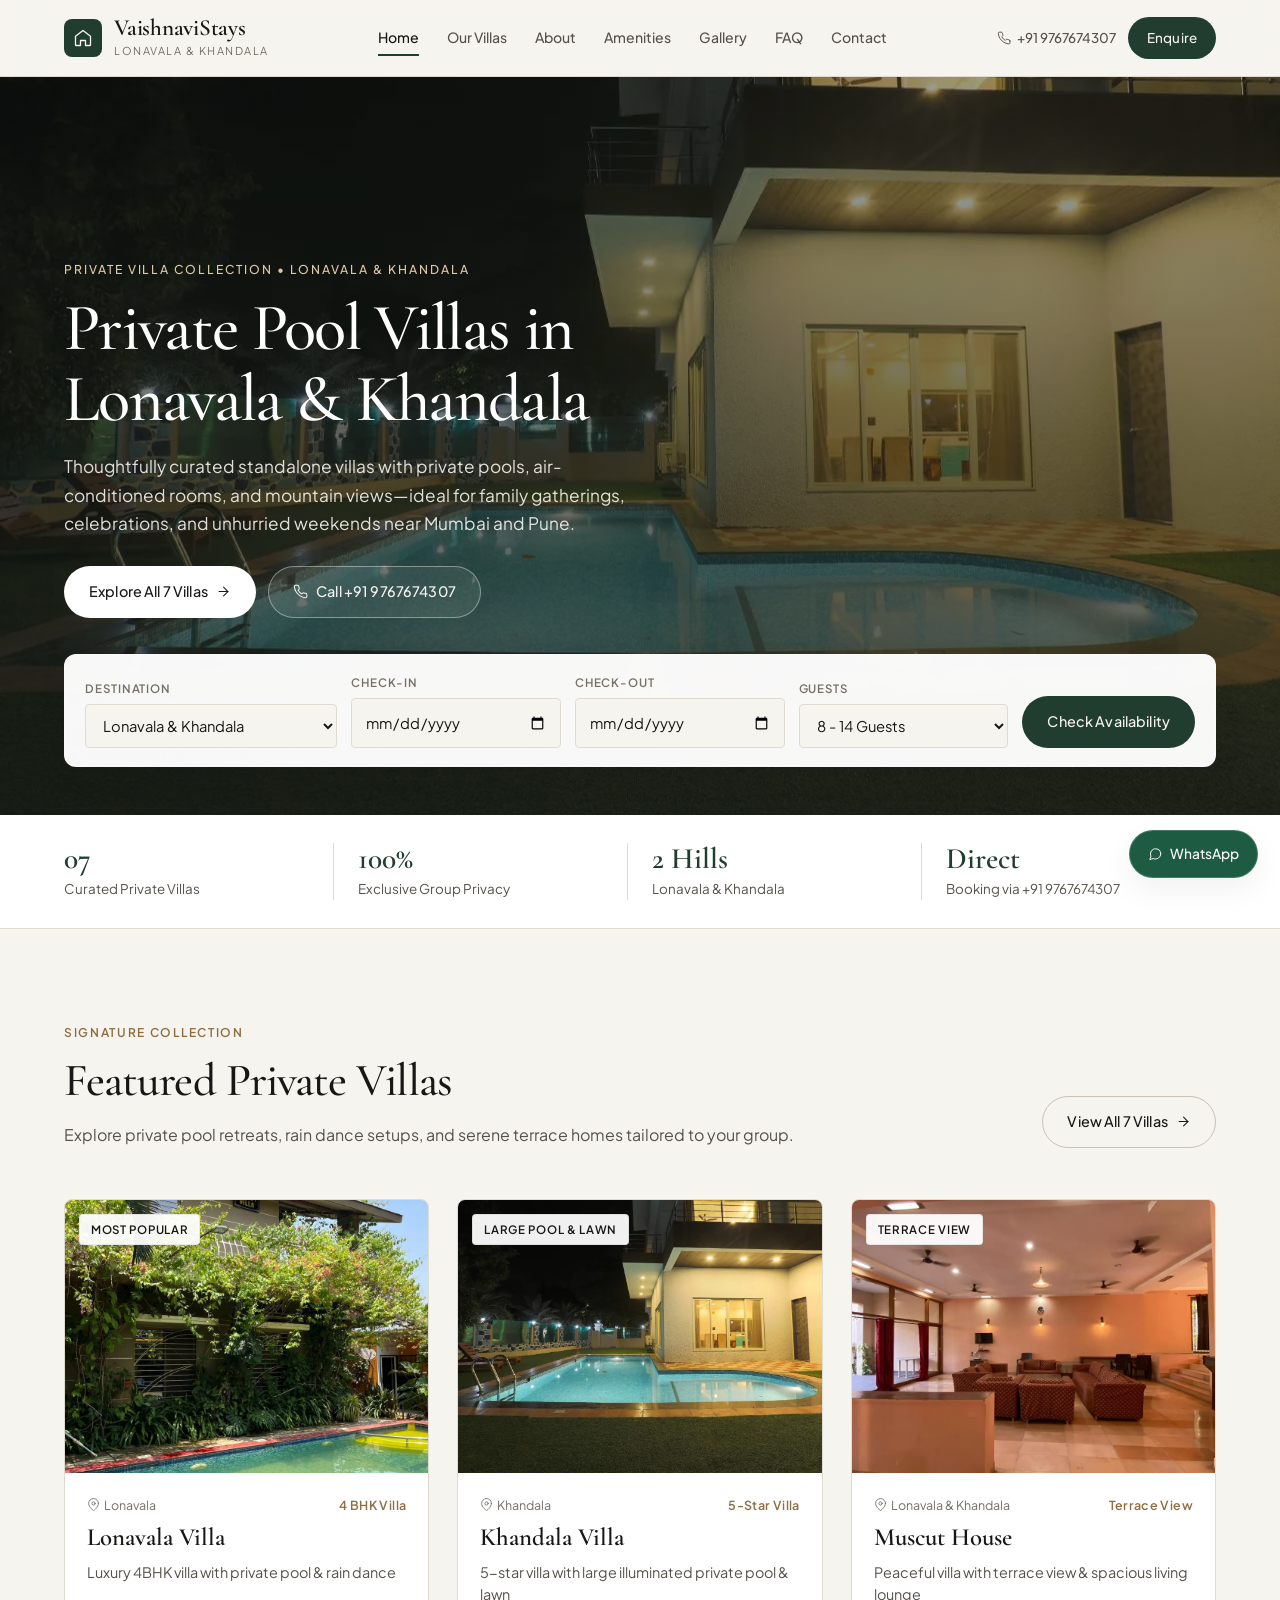
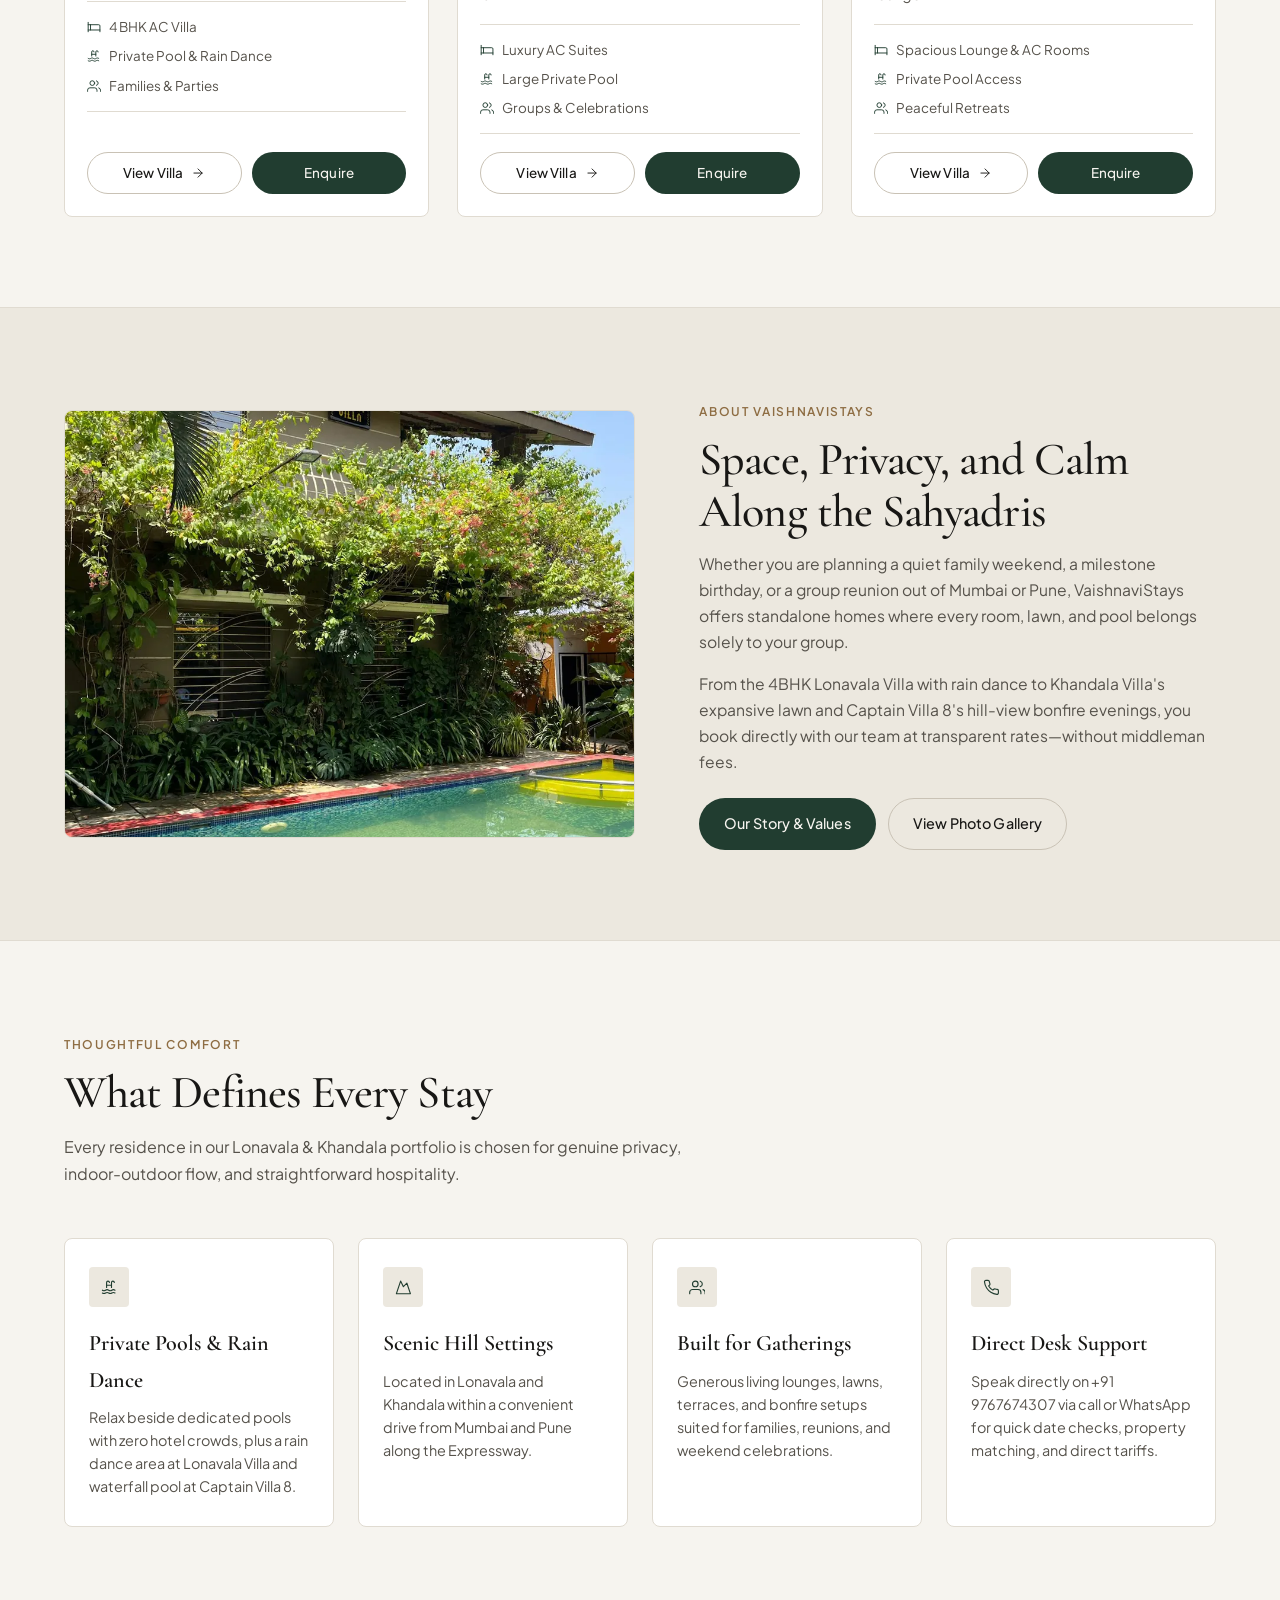
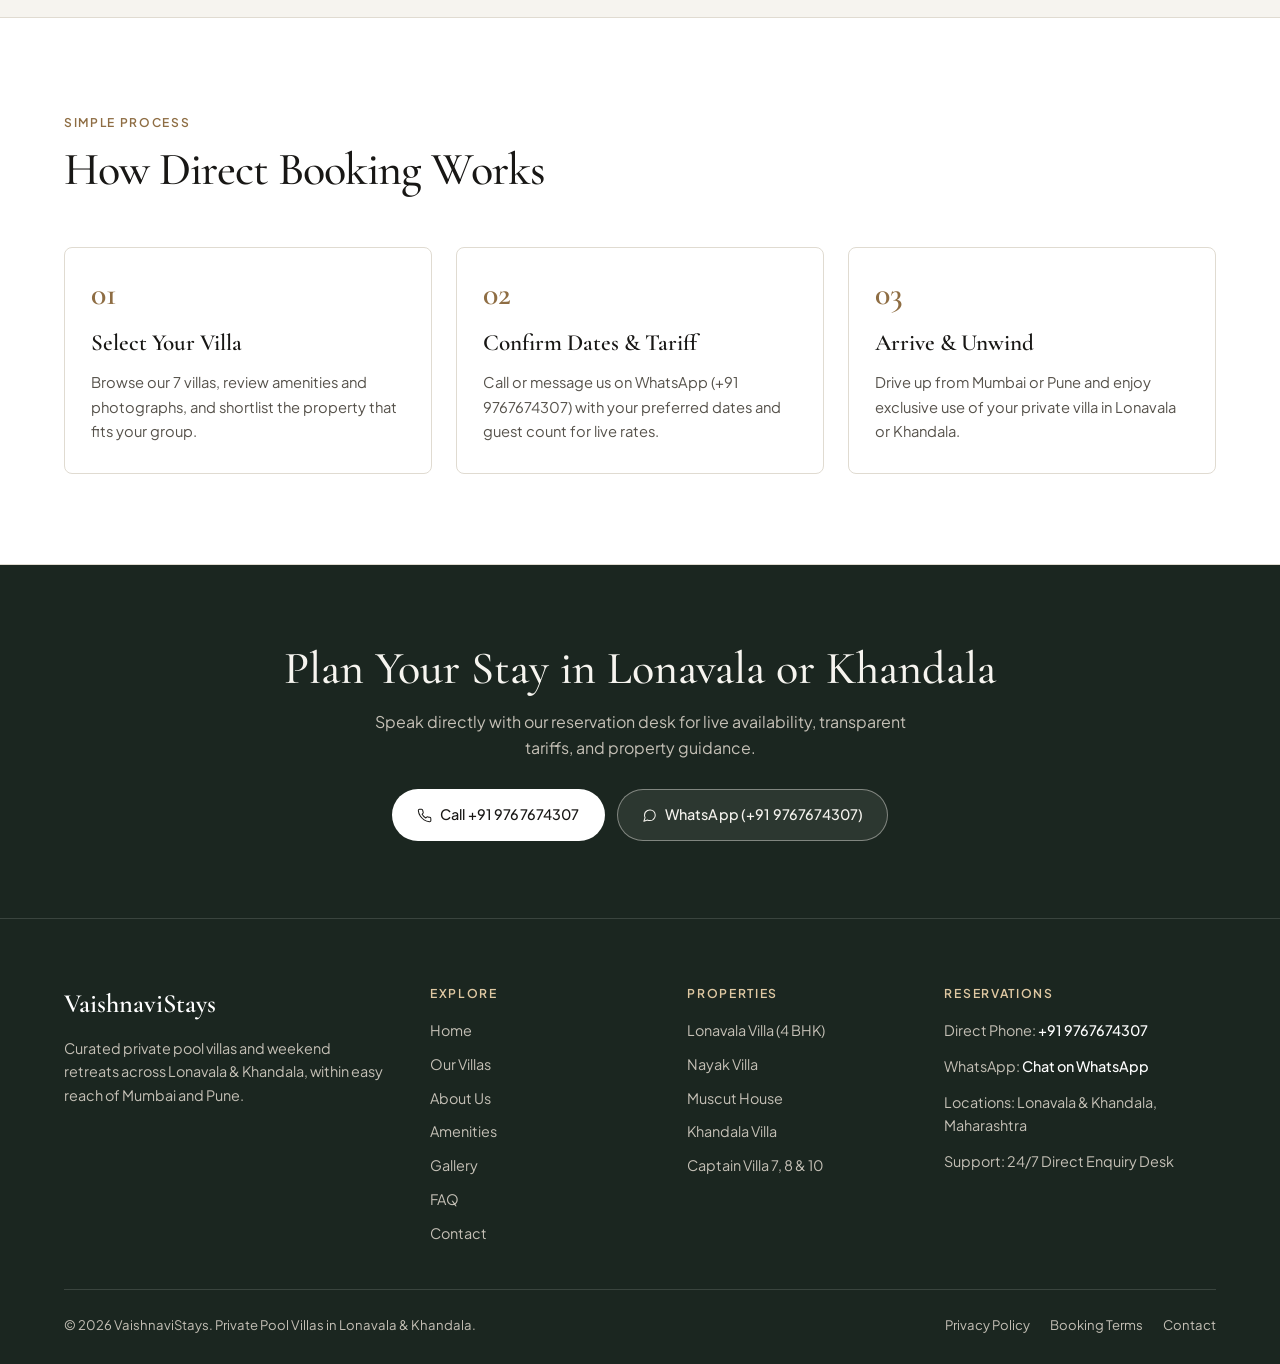
==== commit 5ee288dc: "Redesign VaishnaviStays with minimalist architectural UI/UX, WebP assets, detail pages, and producti" ====
--- a/index.html
+++ b/index.html
@@ -1,606 +1,366 @@
-<!DOCTYPE html>
-<html lang="en">
-<head>
-  <meta charset="UTF-8">
-  <meta name="viewport" content="width=device-width, initial-scale=1.0">
-
-  <!-- SEO Meta Tags -->
-  <title>Luxury Villas in Lonavala &amp; Khandala | Private Pool Villas | VaishnaviStays</title>
-  <meta name="description" content="Book luxury private pool villas in Lonavala &amp; Khandala with VaishnaviStays. Mountain views, rain dance, AC rooms, bonfire, and spacious lawns for families, parties, and weekend getaways near Mumbai &amp; Pune. Call +91 9767674307.">
-  <meta name="keywords" content="Lonavala villa with private pool, Khandala luxury villa, private villa rentals Lonavala, weekend stays near Mumbai, weekend villa near Pune, VaishnaviStays, pool party villa Lonavala">
-  <meta name="robots" content="index, follow">
-  <link rel="canonical" href="https://vaishnavistays.netlify.app/">
-  <link rel="icon" type="image/svg+xml" href="favicon.svg">
-
-  <!-- Google Verification (Preserved) -->
-  <meta name="google-site-verification" content="3MtQ7zPcXsZFa49aT6zNfIU-rexAqFXiJ9Jd2BXLzgg">
-
-  <!-- Open Graph / Facebook -->
-  <meta property="og:type" content="website">
-  <meta property="og:url" content="https://vaishnavistays.netlify.app/">
-  <meta property="og:title" content="VaishnaviStays - Luxury Villas in Lonavala &amp; Khandala">
-  <meta property="og:description" content="Private pool villas, scenic mountain views, and comfortable stays in Lonavala &amp; Khandala for families, parties, and weekend getaways. Call +91 9767674307.">
-  <meta property="og:image" content="https://vaishnavistays.netlify.app/images/lonavala%20villa.jpg">
-
-  <!-- Twitter -->
-  <meta name="twitter:card" content="summary_large_image">
-  <meta name="twitter:title" content="VaishnaviStays - Luxury Villas in Lonavala &amp; Khandala">
-  <meta name="twitter:description" content="Book luxury private pool villas in Lonavala &amp; Khandala. Call +91 9767674307.">
-  <meta name="twitter:image" content="https://vaishnavistays.netlify.app/images/lonavala%20villa.jpg">
-
-  <!-- Google Fonts & Font Awesome Icons -->
-  <link rel="preconnect" href="https://fonts.googleapis.com">
-  <link rel="preconnect" href="https://fonts.gstatic.com" crossorigin>
-  <link href="https://fonts.googleapis.com/css2?family=Playfair+Display:ital,wght@0,500;0,700;0,900;1,400&family=Poppins:wght@300;400;500;600;700&display=swap" rel="stylesheet">
-  <link rel="stylesheet" href="https://cdnjs.cloudflare.com/ajax/libs/font-awesome/6.5.1/css/all.min.css">
-
-  <!-- Stylesheet -->
-  <link rel="stylesheet" href="css/style.css">
-
-  <!-- Structured Data / JSON-LD Schema -->
-  <script type="application/ld+json">
-  {
-    "@context": "https://schema.org",
-    "@type": "LodgingBusiness",
-    "name": "VaishnaviStays",
-    "image": "https://vaishnavistays.netlify.app/images/lonavala%20villa.jpg",
-    "description": "Luxury private pool villas and holiday stays for rent in Lonavala and Khandala near Mumbai & Pune.",
-    "telephone": "+919767674307",
-    "url": "https://vaishnavistays.netlify.app/",
-    "address": {
-      "@type": "PostalAddress",
-      "addressLocality": "Lonavala & Khandala",
-      "addressRegion": "Maharashtra",
-      "addressCountry": "IN"
-    },
-    "areaServed": ["Lonavala", "Khandala", "Mumbai", "Pune"]
-  }
-  </script>
-</head>
-<body>
-
-  <!-- Top Announcement Bar -->
-  <div class="top-bar">
-    <div class="container">
-      <div class="top-bar-left">
-        <span class="top-item"><i class="fas fa-map-marker-alt"></i> Lonavala &amp; Khandala, Maharashtra</span>
-        <span class="top-item"><i class="fas fa-clock"></i> 24/7 Booking &amp; Guest Support</span>
-      </div>
-      <div class="top-bar-right">
-        <span class="top-item"><i class="fas fa-phone-alt"></i> <a href="tel:+919767674307">+91 9767674307</a></span>
-        <span class="top-item"><i class="fab fa-whatsapp"></i> <a href="https://wa.me/919767674307?text=Hello%20VaishnaviStays,%20I%20want%20to%20enquire%20about%20villa%20availability" target="_blank" rel="noopener noreferrer">Chat with Us</a></span>
-      </div>
-    </div>
-  </div>
-
-  <!-- Main Navigation Header -->
-  <header class="site-header">
-    <div class="container">
-      <nav class="navbar" aria-label="Main navigation">
-        <a href="index.html" class="brand-logo">
-          <div class="logo-icon">
-            <i class="fas fa-hotel"></i>
-          </div>
-          <div class="brand-text">
-            <span class="brand-name">Vaishnavi<span>Stays</span></span>
-            <span class="brand-tagline">Luxury Villas • Lonavala</span>
-          </div>
-        </a>
-
-        <div class="nav-menu">
-          <a href="index.html" class="nav-link active" aria-current="page">Home</a>
-          <a href="villas.html" class="nav-link">Our Villas</a>
-          <a href="about.html" class="nav-link">About Us</a>
-          <a href="services.html" class="nav-link">Services</a>
-          <a href="gallery.html" class="nav-link">Gallery</a>
-          <a href="faq.html" class="nav-link">FAQ</a>
-          <a href="contact.html" class="nav-link">Contact</a>
-        </div>
-
-        <div class="nav-actions">
-          <a href="https://wa.me/919767674307?text=Hello%20VaishnaviStays,%20I%20would%20like%20to%20enquire%20about%20villa%20booking" target="_blank" rel="noopener noreferrer" class="btn btn-whatsapp btn-sm">
-            <i class="fab fa-whatsapp"></i> WhatsApp Us
-          </a>
-          <button type="button" class="mobile-toggle" aria-label="Toggle navigation menu" aria-expanded="false">
-            <i class="fas fa-bars"></i>
-          </button>
-        </div>
-      </nav>
-    </div>
-  </header>
-
-  <!-- Mobile Drawer Menu -->
-  <div class="drawer-backdrop"></div>
-  <nav class="mobile-drawer" aria-label="Mobile navigation">
-    <div class="drawer-header">
-      <div class="brand-logo">
-        <div class="logo-icon" style="width:36px; height:36px; font-size:1rem;">
-          <i class="fas fa-hotel"></i>
-        </div>
-        <span class="brand-name" style="font-size:1.3rem;">Vaishnavi<span>Stays</span></span>
-      </div>
-      <button type="button" class="drawer-close" aria-label="Close menu">&times;</button>
-    </div>
-
-    <div class="drawer-links">
-      <a href="index.html" class="drawer-link active" aria-current="page"><span>Home</span> <i class="fas fa-chevron-right"></i></a>
-      <a href="villas.html" class="drawer-link"><span>Our Luxury Villas</span> <i class="fas fa-chevron-right"></i></a>
-      <a href="about.html" class="drawer-link"><span>About Us</span> <i class="fas fa-chevron-right"></i></a>
-      <a href="services.html" class="drawer-link"><span>Services &amp; Amenities</span> <i class="fas fa-chevron-right"></i></a>
-      <a href="gallery.html" class="drawer-link"><span>Photo Gallery</span> <i class="fas fa-chevron-right"></i></a>
-      <a href="faq.html" class="drawer-link"><span>FAQs</span> <i class="fas fa-chevron-right"></i></a>
-      <a href="contact.html" class="drawer-link"><span>Contact Us</span> <i class="fas fa-chevron-right"></i></a>
-    </div>
-
-    <div class="drawer-contact">
-      <a href="tel:+919767674307" class="btn btn-call">
-        <i class="fas fa-phone-alt"></i> Call +91 9767674307
-      </a>
-      <a href="https://wa.me/919767674307" target="_blank" rel="noopener noreferrer" class="btn btn-whatsapp">
-        <i class="fab fa-whatsapp"></i> WhatsApp Booking
-      </a>
-    </div>
-  </nav>
-
-  <main>
-    <!-- Hero Section -->
-    <section class="hero">
-      <div class="hero-overlay"></div>
-      <div class="container">
-        <div class="hero-content">
-          <div class="hero-badge">
-            <i class="fas fa-crown"></i> Private Villa Collection • Lonavala &amp; Khandala
-          </div>
-          <h1 class="hero-title">
-            Private Pool Villas in <span>Lonavala &amp; Khandala</span>
-          </h1>
-          <p class="hero-lead">
-            Experience secluded comfort with private swimming pools, scenic mountain locations, air-conditioned rooms, and spacious stay options ideal for families, parties, and weekend getaways near Mumbai &amp; Pune.
-          </p>
-          <div class="hero-actions">
-            <a href="villas.html" class="btn btn-gold">
-              <i class="fas fa-door-open"></i> Explore All 7 Villas
-            </a>
-            <a href="https://wa.me/919767674307?text=Hello%20VaishnaviStays,%20I%20am%20looking%20for%20a%20villa%20in%20Lonavala%20or%20Khandala" target="_blank" rel="noopener noreferrer" class="btn btn-whatsapp">
-              <i class="fab fa-whatsapp"></i> Enquire (+91 9767674307)
-            </a>
-          </div>
-
-          <!-- Hero Quick Search Bar -->
-          <div class="search-card">
-            <form id="heroSearchForm" class="search-form" novalidate>
-              <div class="search-field">
-                <label class="search-label" for="searchLocation"><i class="fas fa-map-pin"></i> Destination</label>
-                <select id="searchLocation" class="search-input">
-                  <option value="All Locations (Lonavala & Khandala)">All Locations</option>
-                  <option value="Lonavala">Lonavala</option>
-                  <option value="Khandala">Khandala</option>
-                </select>
-              </div>
-
-              <div class="search-field">
-                <label class="search-label" for="searchCheckIn"><i class="fas fa-calendar-alt"></i> Check-in</label>
-                <input type="date" id="searchCheckIn" class="search-input">
-              </div>
-
-              <div class="search-field">
-                <label class="search-label" for="searchCheckOut"><i class="fas fa-calendar-check"></i> Check-out</label>
-                <input type="date" id="searchCheckOut" class="search-input">
-              </div>
-
-              <div class="search-field">
-                <label class="search-label" for="searchGuests"><i class="fas fa-user-friends"></i> Guests</label>
-                <select id="searchGuests" class="search-input">
-                  <option value="4-8 Guests">4 - 8 Guests</option>
-                  <option value="8-14 Guests" selected>8 - 14 Guests</option>
-                  <option value="15+ Guests">15+ Guests</option>
-                </select>
-              </div>
-
-              <button type="submit" class="btn btn-gold">
-                <i class="fas fa-search"></i> Check
-              </button>
-            </form>
-            <div id="heroSearchAlert" class="form-alert" role="alert"></div>
-          </div>
-        </div>
-      </div>
-    </section>
-
-    <!-- Key Highlights Banner -->
-    <section class="stats-banner" aria-label="Key highlights">
-      <div class="container">
-        <div class="stats-grid">
-          <div class="stat-item">
-            <span class="stat-number">7</span>
-            <span class="stat-label">Curated Private Villas</span>
-          </div>
-          <div class="stat-item">
-            <span class="stat-number">100%</span>
-            <span class="stat-label">Private Stay &amp; Pool Access</span>
-          </div>
-          <div class="stat-item">
-            <span class="stat-number">2</span>
-            <span class="stat-label">Hill Destinations (Lonavala &amp; Khandala)</span>
-          </div>
-          <div class="stat-item">
-            <span class="stat-number">24/7</span>
-            <span class="stat-label">Direct WhatsApp &amp; Call Support</span>
-          </div>
-        </div>
-      </div>
-    </section>
-
-    <!-- Featured Villas Section -->
-    <section class="villas-section">
-      <div class="container">
-        <div class="section-header">
-          <span class="section-tag"><i class="fas fa-star"></i> Handcrafted Getaways</span>
-          <h2 class="section-title">Featured Luxury Villas</h2>
-          <p class="section-subtitle">
-            From tranquil terrace retreats to spacious private pool estates with rain dance and garden lawns, explore our signature villas in Lonavala &amp; Khandala.
-          </p>
-          <div class="gold-divider"></div>
-        </div>
-
-        <!-- Featured Villas Grid (Populated dynamically) -->
-        <div class="villas-grid" id="featuredVillasGrid"></div>
-
-        <div style="text-align: center; margin-top: 50px;">
-          <a href="villas.html" class="btn btn-outline-gold">
-            View All 7 Luxury Villas <i class="fas fa-arrow-right"></i>
-          </a>
-        </div>
-      </div>
-    </section>
-
-    <!-- Why Choose VaishnaviStays -->
-    <section class="features-section">
-      <div class="container">
-        <div class="section-header">
-          <span class="section-tag"><i class="fas fa-shield-alt"></i> The VaishnaviStays Advantage</span>
-          <h2 class="section-title">Why Choose VaishnaviStays</h2>
-          <p class="section-subtitle">
-            Enjoy complete privacy in your own dedicated villa with modern comforts, outdoor spaces, and direct personal assistance.
-          </p>
-          <div class="gold-divider"></div>
-        </div>
-
-        <div class="features-grid">
-          <div class="feature-card">
-            <div class="feature-icon-wrapper">
-              <i class="fas fa-swimming-pool"></i>
-            </div>
-            <h3 class="feature-title">Private Pool Villas</h3>
-            <p class="feature-text">
-              Enjoy swimming pools and rain dance zones exclusively reserved for your family or group — with none of the crowds of shared hotel pools.
-            </p>
-          </div>
-
-          <div class="feature-card">
-            <div class="feature-icon-wrapper">
-              <i class="fas fa-mountain"></i>
-            </div>
-            <h3 class="feature-title">Mountain View Locations</h3>
-            <p class="feature-text">
-              Set in the scenic hills of Lonavala and Khandala, conveniently reachable from Mumbai and Pune for relaxing weekend escapes.
-            </p>
-          </div>
-
-          <div class="feature-card">
-            <div class="feature-icon-wrapper">
-              <i class="fas fa-glass-cheers"></i>
-            </div>
-            <h3 class="feature-title">Perfect for Celebrations</h3>
-            <p class="feature-text">
-              Spacious lawns, bonfire setups, and welcoming lounges ideal for family reunions, birthday gatherings, and group getaways.
-            </p>
-          </div>
-
-          <div class="feature-card">
-            <div class="feature-icon-wrapper">
-              <i class="fas fa-snowflake"></i>
-            </div>
-            <h3 class="feature-title">AC Rooms &amp; Comfort</h3>
-            <p class="feature-text">
-              Relax in air-conditioned bedrooms, spacious living halls, terraces, and well-maintained dining and kitchen areas.
-            </p>
-          </div>
-
-          <div class="feature-card">
-            <div class="feature-icon-wrapper">
-              <i class="fas fa-utensils"></i>
-            </div>
-            <h3 class="feature-title">Kitchen &amp; Dining Spaces</h3>
-            <p class="feature-text">
-              Selected villas feature spacious dining areas and modular kitchens, plus bonfire and outdoor sitting arrangements.
-            </p>
-          </div>
-
-          <div class="feature-card">
-            <div class="feature-icon-wrapper">
-              <i class="fas fa-phone-alt"></i>
-            </div>
-            <h3 class="feature-title">Direct Booking &amp; Support</h3>
-            <p class="feature-text">
-              Speak directly on call or WhatsApp at +91 9767674307 for quick availability checks, clear tariffs, and personalized villa suggestions.
-            </p>
-          </div>
-        </div>
-      </div>
-    </section>
-
-    <!-- Curated Experiences / Vibes -->
-    <section class="experience-section">
-      <div class="container">
-        <div class="section-header">
-          <span class="section-tag"><i class="fas fa-heart"></i> Memorable Stays</span>
-          <h2 class="section-title">Experiences at Our Villas</h2>
-          <p class="section-subtitle">
-            Every VaishnaviStays villa is chosen to give families and friend groups space, comfort, and lasting memories.
-          </p>
-          <div class="gold-divider"></div>
-        </div>
-
-        <div class="experience-grid">
-          <a href="villas.html?filter=pool" class="experience-card">
-            <img src="images/lonavala villa.jpg" alt="Lonavala Villa private pool surrounded by lush greenery" class="experience-img" loading="lazy">
-            <div class="experience-overlay">
-              <span class="experience-tag">Celebrations</span>
-              <h3 class="experience-title">Private Pool &amp; Rain Dance</h3>
-              <p class="experience-desc">Refresh in your own private pool surrounded by lush greenery and sunlit patios.</p>
-            </div>
-          </a>
-
-          <a href="villas.html?filter=party" class="experience-card">
-            <img src="images/villa4.jpg" alt="Khandala Villa illuminated evening swimming pool and lawn" class="experience-img" loading="lazy">
-            <div class="experience-overlay">
-              <span class="experience-tag">Evenings</span>
-              <h3 class="experience-title">Poolside Nights &amp; Lawns</h3>
-              <p class="experience-desc">Unwind beside illuminated pools and green lawns ideal for evening gatherings and celebrations.</p>
-            </div>
-          </a>
-
-          <a href="villas.html?filter=nature" class="experience-card">
-            <img src="images/villa6.jpg" alt="Captain Villa 8 private pool with waterfall and hill view" class="experience-img" loading="lazy">
-            <div class="experience-overlay">
-              <span class="experience-tag">Hill Views</span>
-              <h3 class="experience-title">Waterfall Pools &amp; Bonfires</h3>
-              <p class="experience-desc">Take in scenic hill backdrops from poolside decks and enjoy cozy bonfire evenings.</p>
-            </div>
-          </a>
-
-          <a href="villas.html" class="experience-card">
-            <img src="images/villa3.jpg" alt="Muscut House spacious indoor living hall and sofa lounge" class="experience-img" loading="lazy">
-            <div class="experience-overlay">
-              <span class="experience-tag">Togetherness</span>
-              <h3 class="experience-title">Spacious Indoor Lounges</h3>
-              <p class="experience-desc">Gather comfortably in generous living halls and dining spaces near Mumbai &amp; Pune.</p>
-            </div>
-          </a>
-        </div>
-      </div>
-    </section>
-
-    <!-- Simple 3-Step Direct Booking Process -->
-    <section class="booking-steps-section">
-      <div class="container">
-        <div class="section-header">
-          <span class="section-tag"><i class="fas fa-calendar-check"></i> Easy Reservations</span>
-          <h2 class="section-title">How Direct Booking Works</h2>
-          <p class="section-subtitle">
-            Skip complicated portals and hidden platform fees. Book directly with VaishnaviStays in three effortless steps.
-          </p>
-          <div class="gold-divider"></div>
-        </div>
-
-        <div class="booking-steps-grid">
-          <div class="booking-step-card">
-            <div class="step-number">01</div>
-            <h3>Choose Your Villa</h3>
-            <p>
-              Browse our 7 villas in Lonavala and Khandala, compare amenities like private pools, rain dance, gardens, terraces, and bonfire setups, and shortlist your favorite.
-            </p>
-          </div>
-
-          <div class="booking-step-card">
-            <div class="step-number">02</div>
-            <h3>Confirm Dates &amp; Tariff</h3>
-            <p>
-              Reach out via WhatsApp or call <a href="tel:+919767674307" style="color: var(--accent-gold); font-weight: 600;">+91 9767674307</a> with your check-in dates and group size for instant availability and direct rates.
-            </p>
-          </div>
-
-          <div class="booking-step-card">
-            <div class="step-number">03</div>
-            <h3>Arrive &amp; Unwind</h3>
-            <p>
-              Drive up from Mumbai or Pune and enjoy a seamless, private villa stay tailored for family bonding, celebrations, or peaceful mountain relaxation.
-            </p>
-          </div>
-        </div>
-      </div>
-    </section>
-
-    <!-- CTA Banner -->
-    <section class="cta-banner">
-      <div class="container">
-        <h2>Ready for Your Lonavala or Khandala Getaway?</h2>
-        <p>
-          Weekend dates fill up quickly! Call us or send a WhatsApp message to check villa availability and get direct booking details.
-        </p>
-        <div style="display: flex; justify-content: center; gap: 16px; flex-wrap: wrap;">
-          <a href="tel:+919767674307" class="btn btn-call">
-            <i class="fas fa-phone-alt"></i> Call +91 9767674307
-          </a>
-          <a href="https://wa.me/919767674307?text=Hello%20VaishnaviStays,%20I%20am%20interested%20in%20booking%20a%20luxury%20villa" target="_blank" rel="noopener noreferrer" class="btn btn-whatsapp">
-            <i class="fab fa-whatsapp"></i> Chat on WhatsApp (9767674307)
-          </a>
-        </div>
-      </div>
-    </section>
-  </main>
-
-  <!-- Global Footer -->
-  <footer class="site-footer">
-    <div class="container">
-      <div class="footer-grid">
-        <div class="footer-col footer-about">
-          <div class="brand-logo" style="margin-bottom: 18px;">
-            <div class="logo-icon">
-              <i class="fas fa-hotel"></i>
-            </div>
-            <div class="brand-text">
-              <span class="brand-name">Vaishnavi<span>Stays</span></span>
-              <span class="brand-tagline">Luxury Villas • Lonavala</span>
-            </div>
-          </div>
-          <p>
-            VaishnaviStays offers private pool villas and holiday stays in Lonavala and Khandala for families, celebrations, and weekend getaways near Mumbai &amp; Pune.
-          </p>
-          <div class="footer-badges">
-            <span class="footer-badge"><i class="fas fa-swimming-pool"></i> Private Pool Villas</span>
-            <span class="footer-badge"><i class="fas fa-award"></i> Direct Booking</span>
-          </div>
-        </div>
-
-        <div class="footer-col">
-          <h4>Quick Navigation</h4>
-          <div class="footer-links">
-            <a href="index.html" class="footer-link"><i class="fas fa-chevron-right"></i> Home</a>
-            <a href="villas.html" class="footer-link"><i class="fas fa-chevron-right"></i> All Luxury Villas</a>
-            <a href="about.html" class="footer-link"><i class="fas fa-chevron-right"></i> About Us</a>
-            <a href="services.html" class="footer-link"><i class="fas fa-chevron-right"></i> Services &amp; Amenities</a>
-            <a href="gallery.html" class="footer-link"><i class="fas fa-chevron-right"></i> Photo Gallery</a>
-            <a href="faq.html" class="footer-link"><i class="fas fa-chevron-right"></i> Guest FAQs</a>
-            <a href="contact.html" class="footer-link"><i class="fas fa-chevron-right"></i> Contact Us</a>
-          </div>
-        </div>
-
-        <div class="footer-col">
-          <h4>Our Villas</h4>
-          <div class="footer-links">
-            <a href="villas.html" class="footer-link"><i class="fas fa-chevron-right"></i> Lonavala Villa (4BHK)</a>
-            <a href="villas.html?filter=khandala" class="footer-link"><i class="fas fa-chevron-right"></i> Khandala Villa</a>
-            <a href="villas.html" class="footer-link"><i class="fas fa-chevron-right"></i> Nayak Villa</a>
-            <a href="villas.html" class="footer-link"><i class="fas fa-chevron-right"></i> Muscut House</a>
-            <a href="villas.html" class="footer-link"><i class="fas fa-chevron-right"></i> Captain Villa 7, 8 &amp; 10</a>
-          </div>
-        </div>
-
-        <div class="footer-col">
-          <h4>Reach Us Directly</h4>
-          <div class="footer-contact-list">
-            <div class="footer-contact-item">
-              <i class="fas fa-phone-alt"></i>
-              <div>
-                <strong>Phone &amp; Booking Hotline:</strong><br>
-                <a href="tel:+919767674307" style="color: var(--accent-gold); font-size: 1.05rem; font-weight: 600;">+91 9767674307</a>
-              </div>
-            </div>
-            <div class="footer-contact-item">
-              <i class="fab fa-whatsapp"></i>
-              <div>
-                <strong>WhatsApp Booking:</strong><br>
-                <a href="https://wa.me/919767674307" target="_blank" rel="noopener noreferrer" style="color: var(--whatsapp); font-weight: 500;">Chat on WhatsApp (9767674307)</a>
-              </div>
-            </div>
-            <div class="footer-contact-item">
-              <i class="fas fa-map-marker-alt"></i>
-              <div>
-                <strong>Locations:</strong><br>
-                Lonavala &amp; Khandala, Maharashtra (Near Mumbai-Pune Expressway)
-              </div>
-            </div>
-            <div class="footer-contact-item">
-              <i class="fas fa-clock"></i>
-              <div>
-                <strong>Support:</strong> 24/7 Direct Booking Assistance
-              </div>
-            </div>
-          </div>
-        </div>
-      </div>
-
-      <div class="footer-bottom">
-        <p>&copy; 2026 VaishnaviStays. All Rights Reserved. Luxury Villa Rentals Lonavala &amp; Khandala.</p>
-        <div class="footer-legal-links">
-          <a href="faq.html">Booking FAQs</a>
-          <a href="villas.html">Explore Villas</a>
-          <a href="contact.html">Contact Desk</a>
-        </div>
-      </div>
-    </div>
-  </footer>
-
-  <!-- Booking & Details Modal -->
-  <div class="booking-modal" id="bookingModal" role="dialog" aria-modal="true" aria-labelledby="modalVillaTitle">
-    <div class="modal-box">
-      <button type="button" class="modal-close" id="closeModalBtn" aria-label="Close modal">&times;</button>
-      <h3 class="modal-title" id="modalVillaTitle">Villa Booking Request</h3>
-      <p class="modal-subtitle" id="modalVillaSubtitle">Direct Booking via WhatsApp</p>
-
-      <div id="modalVillaSpecs"></div>
-
-      <form id="modalBookingForm" novalidate>
-        <input type="hidden" id="modalVillaNameInput" value="">
-
-        <div class="form-group">
-          <label for="modalGuestName">Your Full Name *</label>
-          <input type="text" id="modalGuestName" class="form-control" placeholder="e.g. Rahul Sharma" required>
-        </div>
-
-        <div class="form-group">
-          <label for="modalGuestPhone">Mobile Number *</label>
-          <input type="tel" id="modalGuestPhone" class="form-control" placeholder="10-digit phone number" required>
-        </div>
-
-        <div class="form-group-row">
-          <div class="form-group">
-            <label for="modalCheckIn">Check-in Date *</label>
-            <input type="date" id="modalCheckIn" class="form-control" required>
-          </div>
-          <div class="form-group">
-            <label for="modalCheckOut">Check-out Date *</label>
-            <input type="date" id="modalCheckOut" class="form-control" required>
-          </div>
-        </div>
-
-        <div class="form-group">
-          <label for="modalGuestsCount">Number of Guests *</label>
-          <select id="modalGuestsCount" class="form-control">
-            <option value="4-6 Guests">4 - 6 Guests</option>
-            <option value="7-10 Guests">7 - 10 Guests</option>
-            <option value="11-15 Guests" selected>11 - 15 Guests</option>
-            <option value="16-20 Guests">16 - 20 Guests</option>
-            <option value="20+ Guests">20+ Guests</option>
-          </select>
-        </div>
-
-        <div class="form-group">
-          <label for="modalGuestNote">Special Requirements (Optional)</label>
-          <textarea id="modalGuestNote" class="form-control" placeholder="Bonfire setup, pool party, celebration needs..." style="min-height: 70px;"></textarea>
-        </div>
-
-        <button type="submit" class="btn btn-whatsapp" style="width: 100%; margin-top: 10px;">
-          <i class="fab fa-whatsapp"></i> Send Booking Request via WhatsApp
-        </button>
-        <div id="modalBookingAlert" class="form-alert" role="alert"></div>
-      </form>
-    </div>
-  </div>
-
-  <!-- Floating WhatsApp Action -->
-  <a href="https://wa.me/919767674307?text=Hello%20VaishnaviStays,%20I%20am%20interested%20in%20booking%20a%20luxury%20villa" class="floating-whatsapp" target="_blank" rel="noopener noreferrer" aria-label="Chat with VaishnaviStays on WhatsApp">
-    <i class="fab fa-whatsapp"></i>
-  </a>
-
-  <!-- Scroll to Top Button -->
-  <button type="button" class="back-to-top" aria-label="Back to top">
-    <i class="fas fa-chevron-up"></i>
-  </button>
-
-  <!-- JavaScript -->
-  <script src="js/main.js"></script>
-</body>
-</html>
+<!DOCTYPE html>
+<html lang="en">
+<head>
+  <meta charset="UTF-8">
+  <meta name="viewport" content="width=device-width, initial-scale=1.0">
+  <title>Private Pool Villas in Lonavala & Khandala | VaishnaviStays</title>
+  <meta name="description" content="Book private pool villas in Lonavala & Khandala with VaishnaviStays. 7 curated villas with AC rooms, mountain views, gardens, and bonfire setups near Mumbai & Pune. Call +91 9767674307.">
+  <meta name="robots" content="index, follow">
+  <link rel="canonical" href="https://vaishnavistays.netlify.app/">
+  <link rel="icon" type="image/svg+xml" href="favicon.svg">
+  <meta name="google-site-verification" content="3MtQ7zPcXsZFa49aT6zNfIU-rexAqFXiJ9Jd2BXLzgg">
+
+  <!-- Open Graph / Twitter -->
+  <meta property="og:type" content="website">
+  <meta property="og:url" content="https://vaishnavistays.netlify.app/">
+  <meta property="og:title" content="VaishnaviStays — Private Pool Villas in Lonavala & Khandala">
+  <meta property="og:description" content="Curated standalone private pool villas in Lonavala & Khandala for families, celebrations, and weekend escapes.">
+  <meta property="og:image" content="https://vaishnavistays.netlify.app/images/lonavala%20villa.jpg">
+  <meta name="twitter:card" content="summary_large_image">
+  <meta name="twitter:title" content="VaishnaviStays — Private Pool Villas in Lonavala & Khandala">
+  <meta name="twitter:description" content="Curated standalone private pool villas in Lonavala & Khandala for families, celebrations, and weekend escapes.">
+  <meta name="twitter:image" content="https://vaishnavistays.netlify.app/images/lonavala%20villa.jpg">
+
+  <!-- Fonts & Styles -->
+  <link rel="preconnect" href="https://fonts.googleapis.com">
+  <link rel="preconnect" href="https://fonts.gstatic.com" crossorigin>
+  <link href="https://fonts.googleapis.com/css2?family=Cormorant+Garamond:wght@500;600&family=Plus+Jakarta+Sans:wght@400;500;600&display=swap" rel="stylesheet">
+  <link rel="stylesheet" href="css/style.css">
+  <script type="application/ld+json">
+  {
+    "@context": "https://schema.org",
+    "@type": "LodgingBusiness",
+    "name": "VaishnaviStays",
+    "image": "https://vaishnavistays.netlify.app/images/lonavala%20villa.jpg",
+    "description": "Private pool villas and weekend retreats for rent in Lonavala and Khandala near Mumbai & Pune.",
+    "telephone": "+919767674307",
+    "url": "https://vaishnavistays.netlify.app/",
+    "address": {
+      "@type": "PostalAddress",
+      "addressLocality": "Lonavala & Khandala",
+      "addressRegion": "Maharashtra",
+      "addressCountry": "IN"
+    },
+    "areaServed": ["Lonavala", "Khandala", "Mumbai", "Pune"]
+  }
+  </script>
+</head><body>
+  <a href="#mainContent" class="skip-link">Skip to main content</a>
+
+  <header class="site-header">
+    <div class="container">
+      <nav class="navbar" aria-label="Main navigation">
+        <a href="index.html" class="brand-logo">
+          <span class="brand-mark"><svg width="20" height="20" viewBox="0 0 24 24" fill="none" stroke="currentColor" stroke-width="1.6" stroke-linecap="round" stroke-linejoin="round" aria-hidden="true"><path d="M3 10l9-7 9 7v10a1 1 0 0 1-1 1h-5v-6h-6v6H4a1 1 0 0 1-1-1V10z"/></svg></span>
+          <span class="brand-text">
+            <span class="brand-name">VaishnaviStays</span>
+            <span class="brand-tagline">Lonavala &amp; Khandala</span>
+          </span>
+        </a>
+
+        <div class="nav-menu">
+          <a href="index.html" class="nav-link is-active" aria-current="page">Home</a>
+          <a href="villas.html" class="nav-link">Our Villas</a>
+          <a href="about.html" class="nav-link">About</a>
+          <a href="services.html" class="nav-link">Amenities</a>
+          <a href="gallery.html" class="nav-link">Gallery</a>
+          <a href="faq.html" class="nav-link">FAQ</a>
+          <a href="contact.html" class="nav-link">Contact</a>
+        </div>
+
+        <div class="nav-actions">
+          <a href="tel:+919767674307" class="nav-phone">
+            <svg class="icon" viewBox="0 0 24 24" fill="none" stroke="currentColor" stroke-width="1.6" stroke-linecap="round" stroke-linejoin="round" aria-hidden="true"><path d="M22 16.92v3a2 2 0 0 1-2.18 2 19.79 19.79 0 0 1-8.63-3.07 19.5 19.5 0 0 1-6-6 19.79 19.79 0 0 1-3.07-8.67A2 2 0 0 1 4.11 2h3a2 2 0 0 1 2 1.72 12.84 12.84 0 0 0 .7 2.81 2 2 0 0 1-.45 2.11L8.09 9.91a16 16 0 0 0 6 6l1.27-1.27a2 2 0 0 1 2.11-.45 12.84 12.84 0 0 0 2.81.7A2 2 0 0 1 22 16.92z"/></svg><span>+91 9767674307</span>
+          </a>
+          <a href="contact.html" class="btn btn-primary btn-sm">Enquire</a>
+          <button type="button" class="mobile-toggle" aria-label="Open navigation menu" aria-expanded="false">
+            <svg width="20" height="20" viewBox="0 0 24 24" fill="none" stroke="currentColor" stroke-width="1.75" stroke-linecap="round" aria-hidden="true"><line x1="3" y1="6" x2="21" y2="6"/><line x1="3" y1="12" x2="21" y2="12"/><line x1="3" y1="18" x2="21" y2="18"/></svg>
+          </button>
+        </div>
+      </nav>
+    </div>
+  </header>
+
+  <div class="drawer-backdrop"></div>
+  <nav class="mobile-drawer" aria-label="Mobile navigation">
+    <div class="drawer-header">
+      <span class="brand-name">VaishnaviStays</span>
+      <button type="button" class="drawer-close" aria-label="Close menu">&times;</button>
+    </div>
+    <div class="drawer-links">
+      <a href="index.html" class="drawer-link is-active" aria-current="page"><span>Home</span><svg class="icon" viewBox="0 0 24 24" fill="none" stroke="currentColor" stroke-width="1.6" stroke-linecap="round" stroke-linejoin="round" aria-hidden="true"><polyline points="9 18 15 12 9 6"/></svg></a>
+      <a href="villas.html" class="drawer-link"><span>Our Villas</span><svg class="icon" viewBox="0 0 24 24" fill="none" stroke="currentColor" stroke-width="1.6" stroke-linecap="round" stroke-linejoin="round" aria-hidden="true"><polyline points="9 18 15 12 9 6"/></svg></a>
+      <a href="about.html" class="drawer-link"><span>About</span><svg class="icon" viewBox="0 0 24 24" fill="none" stroke="currentColor" stroke-width="1.6" stroke-linecap="round" stroke-linejoin="round" aria-hidden="true"><polyline points="9 18 15 12 9 6"/></svg></a>
+      <a href="services.html" class="drawer-link"><span>Amenities</span><svg class="icon" viewBox="0 0 24 24" fill="none" stroke="currentColor" stroke-width="1.6" stroke-linecap="round" stroke-linejoin="round" aria-hidden="true"><polyline points="9 18 15 12 9 6"/></svg></a>
+      <a href="gallery.html" class="drawer-link"><span>Gallery</span><svg class="icon" viewBox="0 0 24 24" fill="none" stroke="currentColor" stroke-width="1.6" stroke-linecap="round" stroke-linejoin="round" aria-hidden="true"><polyline points="9 18 15 12 9 6"/></svg></a>
+      <a href="faq.html" class="drawer-link"><span>FAQ</span><svg class="icon" viewBox="0 0 24 24" fill="none" stroke="currentColor" stroke-width="1.6" stroke-linecap="round" stroke-linejoin="round" aria-hidden="true"><polyline points="9 18 15 12 9 6"/></svg></a>
+      <a href="contact.html" class="drawer-link"><span>Contact</span><svg class="icon" viewBox="0 0 24 24" fill="none" stroke="currentColor" stroke-width="1.6" stroke-linecap="round" stroke-linejoin="round" aria-hidden="true"><polyline points="9 18 15 12 9 6"/></svg></a>
+    </div>
+    <div class="drawer-contact">
+      <a href="tel:+919767674307" class="btn btn-outline btn-block">
+        <svg class="icon" viewBox="0 0 24 24" fill="none" stroke="currentColor" stroke-width="1.6" stroke-linecap="round" stroke-linejoin="round" aria-hidden="true"><path d="M22 16.92v3a2 2 0 0 1-2.18 2 19.79 19.79 0 0 1-8.63-3.07 19.5 19.5 0 0 1-6-6 19.79 19.79 0 0 1-3.07-8.67A2 2 0 0 1 4.11 2h3a2 2 0 0 1 2 1.72 12.84 12.84 0 0 0 .7 2.81 2 2 0 0 1-.45 2.11L8.09 9.91a16 16 0 0 0 6 6l1.27-1.27a2 2 0 0 1 2.11-.45 12.84 12.84 0 0 0 2.81.7A2 2 0 0 1 22 16.92z"/></svg><span>Call +91 9767674307</span>
+      </a>
+      <a href="https://wa.me/919767674307?text=Hello%20VaishnaviStays,%20I%20would%20like%20to%20enquire%20about%20villa%20availability." target="_blank" rel="noopener noreferrer" class="btn btn-whatsapp btn-block">
+        <svg class="icon" viewBox="0 0 24 24" fill="none" stroke="currentColor" stroke-width="1.6" stroke-linecap="round" stroke-linejoin="round" aria-hidden="true"><path d="M21 11.5a8.38 8.38 0 0 1-.9 3.8 8.5 8.5 0 0 1-7.6 4.7 8.38 8.38 0 0 1-3.8-.9L3 21l1.9-5.7a8.38 8.38 0 0 1-.9-3.8 8.5 8.5 0 0 1 4.7-7.6 8.38 8.38 0 0 1 3.8-.9h.5a8.48 8.48 0 0 1 8 8v.5z"/></svg><span>WhatsApp Booking</span>
+      </a>
+    </div>
+  </nav>
+
+  <main id="mainContent">
+    <section class="hero">
+      <div class="container hero__content">
+        <div class="hero__intro">
+          <span class="hero__eyebrow">Private Villa Collection &bull; Lonavala &amp; Khandala</span>
+          <h1 class="hero__title">Private Pool Villas in Lonavala &amp; Khandala</h1>
+          <p class="hero__lead">
+            Thoughtfully curated standalone villas with private pools, air-conditioned rooms, and mountain views—ideal for family gatherings, celebrations, and unhurried weekends near Mumbai and Pune.
+          </p>
+          <div class="hero__actions">
+            <a href="villas.html" class="btn btn-light">
+              <span>Explore All 7 Villas</span><svg class="icon" viewBox="0 0 24 24" fill="none" stroke="currentColor" stroke-width="1.6" stroke-linecap="round" stroke-linejoin="round" aria-hidden="true"><line x1="5" y1="12" x2="19" y2="12"/><polyline points="12 5 19 12 12 19"/></svg>
+            </a>
+            <a href="tel:+919767674307" class="btn btn-outline-light">
+              <svg class="icon" viewBox="0 0 24 24" fill="none" stroke="currentColor" stroke-width="1.6" stroke-linecap="round" stroke-linejoin="round" aria-hidden="true"><path d="M22 16.92v3a2 2 0 0 1-2.18 2 19.79 19.79 0 0 1-8.63-3.07 19.5 19.5 0 0 1-6-6 19.79 19.79 0 0 1-3.07-8.67A2 2 0 0 1 4.11 2h3a2 2 0 0 1 2 1.72 12.84 12.84 0 0 0 .7 2.81 2 2 0 0 1-.45 2.11L8.09 9.91a16 16 0 0 0 6 6l1.27-1.27a2 2 0 0 1 2.11-.45 12.84 12.84 0 0 0 2.81.7A2 2 0 0 1 22 16.92z"/></svg><span>Call +91 9767674307</span>
+            </a>
+          </div>
+        </div>
+
+        <div class="search-bar">
+          <form id="heroSearchForm" class="search-form" novalidate>
+            <div class="search-field">
+              <label class="search-label" for="searchLocation">Destination</label>
+              <select id="searchLocation" class="input">
+                <option value="All Locations (Lonavala & Khandala)">Lonavala &amp; Khandala</option>
+                <option value="Lonavala">Lonavala</option>
+                <option value="Khandala">Khandala</option>
+              </select>
+            </div>
+            <div class="search-field">
+              <label class="search-label" for="searchCheckIn">Check-in</label>
+              <input id="searchCheckIn" type="date" class="input">
+            </div>
+            <div class="search-field">
+              <label class="search-label" for="searchCheckOut">Check-out</label>
+              <input id="searchCheckOut" type="date" class="input">
+            </div>
+            <div class="search-field">
+              <label class="search-label" for="searchGuests">Guests</label>
+              <select id="searchGuests" class="input">
+                <option value="4-8 Guests">4 - 8 Guests</option>
+                <option value="8-14 Guests" selected>8 - 14 Guests</option>
+                <option value="15+ Guests">15+ Guests</option>
+              </select>
+            </div>
+            <button type="submit" class="btn btn-primary">Check Availability</button>
+          </form>
+          <div id="heroSearchAlert" class="form-alert" role="alert" style="margin-top:12px;margin-bottom:0;"></div>
+        </div>
+      </div>
+    </section>
+
+    <section class="highlights-strip" aria-label="Key property highlights">
+      <div class="container">
+        <div class="highlights-grid">
+          <div class="highlight-item">
+            <span class="highlight-value">07</span>
+            <span class="highlight-label">Curated Private Villas</span>
+          </div>
+          <div class="highlight-item">
+            <span class="highlight-value">100%</span>
+            <span class="highlight-label">Exclusive Group Privacy</span>
+          </div>
+          <div class="highlight-item">
+            <span class="highlight-value">2 Hills</span>
+            <span class="highlight-label">Lonavala &amp; Khandala</span>
+          </div>
+          <div class="highlight-item">
+            <span class="highlight-value">Direct</span>
+            <span class="highlight-label">Booking via +91 9767674307</span>
+          </div>
+        </div>
+      </div>
+    </section>
+
+    <section class="section">
+      <div class="container">
+        <div class="section-header section-header--split">
+          <div>
+            <span class="eyebrow">Signature Collection</span>
+            <h2 class="section-title">Featured Private Villas</h2>
+            <p class="section-subtitle">Explore private pool retreats, rain dance setups, and serene terrace homes tailored to your group.</p>
+          </div>
+          <a href="villas.html" class="btn btn-outline">
+            <span>View All 7 Villas</span><svg class="icon" viewBox="0 0 24 24" fill="none" stroke="currentColor" stroke-width="1.6" stroke-linecap="round" stroke-linejoin="round" aria-hidden="true"><line x1="5" y1="12" x2="19" y2="12"/><polyline points="12 5 19 12 12 19"/></svg>
+          </a>
+        </div>
+        <div class="villas-grid" id="featuredVillasGrid"></div>
+      </div>
+    </section>
+
+    <section class="section section--tinted">
+      <div class="container">
+        <div class="editorial-split" data-reveal>
+          <div class="editorial-frame">
+            <picture>
+  <source srcset="images/villa-lonavala.webp" type="image/webp">
+  <img src="images/lonavala villa.jpg" alt="Lonavala Villa private pool surrounded by lush flowering vines" width="960" height="1280" loading="lazy" decoding="async">
+</picture>
+          </div>
+          <div class="editorial-copy">
+            <span class="eyebrow">About VaishnaviStays</span>
+            <h2 class="section-title">Space, Privacy, and Calm Along the Sahyadris</h2>
+            <p>
+              Whether you are planning a quiet family weekend, a milestone birthday, or a group reunion out of Mumbai or Pune, VaishnaviStays offers standalone homes where every room, lawn, and pool belongs solely to your group.
+            </p>
+            <p>
+              From the 4BHK Lonavala Villa with rain dance to Khandala Villa's expansive lawn and Captain Villa 8's hill-view bonfire evenings, you book directly with our team at transparent rates—without middleman fees.
+            </p>
+            <div style="margin-top:24px;display:flex;gap:12px;flex-wrap:wrap;">
+              <a href="about.html" class="btn btn-primary">Our Story &amp; Values</a>
+              <a href="gallery.html" class="btn btn-outline">View Photo Gallery</a>
+            </div>
+          </div>
+        </div>
+      </div>
+    </section>
+
+    <section class="section">
+      <div class="container">
+        <div class="section-header">
+          <span class="eyebrow">Thoughtful Comfort</span>
+          <h2 class="section-title">What Defines Every Stay</h2>
+          <p class="section-subtitle">Every residence in our Lonavala &amp; Khandala portfolio is chosen for genuine privacy, indoor-outdoor flow, and straightforward hospitality.</p>
+        </div>
+
+        <div class="pillars-grid" data-reveal>
+          <article class="pillar-card">
+            <div class="pillar-card__icon"><svg class="icon" viewBox="0 0 24 24" fill="none" stroke="currentColor" stroke-width="1.6" stroke-linecap="round" stroke-linejoin="round" aria-hidden="true"><path d="M2 16c1.5 1 3 1 4.5 0s3-1 4.5 0 3 1 4.5 0 3-1 4.5 0"/><path d="M2 20c1.5 1 3 1 4.5 0s3-1 4.5 0 3 1 4.5 0 3-1 4.5 0"/><path d="M8 12V5a2 2 0 0 1 2-2h0a2 2 0 0 1 2 2"/><path d="M15 12V5a2 2 0 0 1 2-2h0a2 2 0 0 1 2 2"/><line x1="8" y1="9" x2="15" y2="9"/></svg></div>
+            <h3>Private Pools &amp; Rain Dance</h3>
+            <p>Relax beside dedicated pools with zero hotel crowds, plus a rain dance area at Lonavala Villa and waterfall pool at Captain Villa 8.</p>
+          </article>
+          <article class="pillar-card">
+            <div class="pillar-card__icon"><svg class="icon" viewBox="0 0 24 24" fill="none" stroke="currentColor" stroke-width="1.6" stroke-linecap="round" stroke-linejoin="round" aria-hidden="true"><path d="M8 3l4 8 5-5 5 15H2L8 3z"/></svg></div>
+            <h3>Scenic Hill Settings</h3>
+            <p>Located in Lonavala and Khandala within a convenient drive from Mumbai and Pune along the Expressway.</p>
+          </article>
+          <article class="pillar-card">
+            <div class="pillar-card__icon"><svg class="icon" viewBox="0 0 24 24" fill="none" stroke="currentColor" stroke-width="1.6" stroke-linecap="round" stroke-linejoin="round" aria-hidden="true"><path d="M17 21v-2a4 4 0 0 0-4-4H5a4 4 0 0 0-4 4v2"/><circle cx="9" cy="7" r="4"/><path d="M23 21v-2a4 4 0 0 0-3-3.87"/><path d="M16 3.13a4 4 0 0 1 0 7.75"/></svg></div>
+            <h3>Built for Gatherings</h3>
+            <p>Generous living lounges, lawns, terraces, and bonfire setups suited for families, reunions, and weekend celebrations.</p>
+          </article>
+          <article class="pillar-card">
+            <div class="pillar-card__icon"><svg class="icon" viewBox="0 0 24 24" fill="none" stroke="currentColor" stroke-width="1.6" stroke-linecap="round" stroke-linejoin="round" aria-hidden="true"><path d="M22 16.92v3a2 2 0 0 1-2.18 2 19.79 19.79 0 0 1-8.63-3.07 19.5 19.5 0 0 1-6-6 19.79 19.79 0 0 1-3.07-8.67A2 2 0 0 1 4.11 2h3a2 2 0 0 1 2 1.72 12.84 12.84 0 0 0 .7 2.81 2 2 0 0 1-.45 2.11L8.09 9.91a16 16 0 0 0 6 6l1.27-1.27a2 2 0 0 1 2.11-.45 12.84 12.84 0 0 0 2.81.7A2 2 0 0 1 22 16.92z"/></svg></div>
+            <h3>Direct Desk Support</h3>
+            <p>Speak directly on +91 9767674307 via call or WhatsApp for quick date checks, property matching, and direct tariffs.</p>
+          </article>
+        </div>
+      </div>
+    </section>
+
+    <section class="section section--surface">
+      <div class="container">
+        <div class="section-header">
+          <span class="eyebrow">Simple Process</span>
+          <h2 class="section-title">How Direct Booking Works</h2>
+        </div>
+
+        <div class="steps-grid" data-reveal>
+          <div class="step-card">
+            <div class="step-card__num">01</div>
+            <h3>Select Your Villa</h3>
+            <p>Browse our 7 villas, review amenities and photographs, and shortlist the property that fits your group.</p>
+          </div>
+          <div class="step-card">
+            <div class="step-card__num">02</div>
+            <h3>Confirm Dates &amp; Tariff</h3>
+            <p>Call or message us on WhatsApp (+91 9767674307) with your preferred dates and guest count for live rates.</p>
+          </div>
+          <div class="step-card">
+            <div class="step-card__num">03</div>
+            <h3>Arrive &amp; Unwind</h3>
+            <p>Drive up from Mumbai or Pune and enjoy exclusive use of your private villa in Lonavala or Khandala.</p>
+          </div>
+        </div>
+      </div>
+    </section>
+    <section class="cta-band">
+      <div class="container">
+        <h2 class="cta-band__title">Plan Your Stay in Lonavala or Khandala</h2>
+        <p class="cta-band__lead">Speak directly with our reservation desk for live availability, transparent tariffs, and property guidance.</p>
+        <div class="cta-band__actions">
+          <a href="tel:+919767674307" class="btn btn-light">
+            <svg class="icon" viewBox="0 0 24 24" fill="none" stroke="currentColor" stroke-width="1.6" stroke-linecap="round" stroke-linejoin="round" aria-hidden="true"><path d="M22 16.92v3a2 2 0 0 1-2.18 2 19.79 19.79 0 0 1-8.63-3.07 19.5 19.5 0 0 1-6-6 19.79 19.79 0 0 1-3.07-8.67A2 2 0 0 1 4.11 2h3a2 2 0 0 1 2 1.72 12.84 12.84 0 0 0 .7 2.81 2 2 0 0 1-.45 2.11L8.09 9.91a16 16 0 0 0 6 6l1.27-1.27a2 2 0 0 1 2.11-.45 12.84 12.84 0 0 0 2.81.7A2 2 0 0 1 22 16.92z"/></svg><span>Call +91 9767674307</span>
+          </a>
+          <a href="https://wa.me/919767674307?text=Hello%20VaishnaviStays,%20I%20am%20interested%20in%20booking%20a%20private%20villa." target="_blank" rel="noopener noreferrer" class="btn btn-outline-light">
+            <svg class="icon" viewBox="0 0 24 24" fill="none" stroke="currentColor" stroke-width="1.6" stroke-linecap="round" stroke-linejoin="round" aria-hidden="true"><path d="M21 11.5a8.38 8.38 0 0 1-.9 3.8 8.5 8.5 0 0 1-7.6 4.7 8.38 8.38 0 0 1-3.8-.9L3 21l1.9-5.7a8.38 8.38 0 0 1-.9-3.8 8.5 8.5 0 0 1 4.7-7.6 8.38 8.38 0 0 1 3.8-.9h.5a8.48 8.48 0 0 1 8 8v.5z"/></svg><span>WhatsApp (+91 9767674307)</span>
+          </a>
+        </div>
+      </div>
+    </section>  </main>
+
+  <footer class="site-footer">
+    <div class="container">
+      <div class="footer-grid">
+        <div class="footer-about">
+          <span class="footer-brand-name">VaishnaviStays</span>
+          <p>Curated private pool villas and weekend retreats across Lonavala &amp; Khandala, within easy reach of Mumbai and Pune.</p>
+        </div>
+
+        <div class="footer-col">
+          <h4>Explore</h4>
+          <div class="footer-links">
+            <a href="index.html" class="footer-link">Home</a>
+            <a href="villas.html" class="footer-link">Our Villas</a>
+            <a href="about.html" class="footer-link">About Us</a>
+            <a href="services.html" class="footer-link">Amenities</a>
+            <a href="gallery.html" class="footer-link">Gallery</a>
+            <a href="faq.html" class="footer-link">FAQ</a>
+            <a href="contact.html" class="footer-link">Contact</a>
+          </div>
+        </div>
+
+        <div class="footer-col">
+          <h4>Properties</h4>
+          <div class="footer-links">
+            <a href="villa.html?slug=lonavala-villa" class="footer-link">Lonavala Villa (4 BHK)</a>
+            <a href="villa.html?slug=nayak-villa" class="footer-link">Nayak Villa</a>
+            <a href="villa.html?slug=muscut-house" class="footer-link">Muscut House</a>
+            <a href="villa.html?slug=khandala-villa" class="footer-link">Khandala Villa</a>
+            <a href="villa.html?slug=captain-villa-7" class="footer-link">Captain Villa 7, 8 &amp; 10</a>
+          </div>
+        </div>
+
+        <div class="footer-col">
+          <h4>Reservations</h4>
+          <div class="footer-contact-list">
+            <div>Direct Phone: <a href="tel:+919767674307">+91 9767674307</a></div>
+            <div>WhatsApp: <a href="https://wa.me/919767674307" target="_blank" rel="noopener noreferrer">Chat on WhatsApp</a></div>
+            <div>Locations: Lonavala &amp; Khandala, Maharashtra</div>
+            <div>Support: 24/7 Direct Enquiry Desk</div>
+          </div>
+        </div>
+      </div>
+
+      <div class="footer-bottom">
+        <p>&copy; 2026 VaishnaviStays. Private Pool Villas in Lonavala &amp; Khandala.</p>
+        <div class="footer-legal">
+          <a href="privacy.html">Privacy Policy</a>
+          <a href="terms.html">Booking Terms</a>
+          <a href="contact.html">Contact</a>
+        </div>
+      </div>
+    </div>
+  </footer>
+
+  <a href="https://wa.me/919767674307?text=Hello%20VaishnaviStays,%20I%20would%20like%20to%20check%20villa%20availability." target="_blank" rel="noopener noreferrer" class="floating-whatsapp" aria-label="Enquire on WhatsApp">
+    <svg class="icon" viewBox="0 0 24 24" fill="none" stroke="currentColor" stroke-width="1.6" stroke-linecap="round" stroke-linejoin="round" aria-hidden="true"><path d="M21 11.5a8.38 8.38 0 0 1-.9 3.8 8.5 8.5 0 0 1-7.6 4.7 8.38 8.38 0 0 1-3.8-.9L3 21l1.9-5.7a8.38 8.38 0 0 1-.9-3.8 8.5 8.5 0 0 1 4.7-7.6 8.38 8.38 0 0 1 3.8-.9h.5a8.48 8.48 0 0 1 8 8v.5z"/></svg><span>WhatsApp</span>
+  </a>
+
+  <button type="button" class="back-to-top" aria-label="Back to top">
+    <svg class="icon" viewBox="0 0 24 24" fill="none" stroke="currentColor" stroke-width="1.75" stroke-linecap="round" stroke-linejoin="round" aria-hidden="true"><polyline points="18 15 12 9 6 15"/></svg>
+  </button>
+
+  <script src="js/data.js"></script>
+  <script src="js/main.js"></script>
+</body>
+</html>
--- a/css/style.css
+++ b/css/style.css
@@ -1,50 +1,52 @@
 /* ==========================================================================
-   VaishnaviStays - Luxury Villa Rentals in Lonavala & Khandala
-   Premium Stylesheet & Design System
+   VaishnaviStays — Minimalist Architectural Hospitality Design System
+   Palette: Warm Alabaster, Linen, Charcoal Espresso, Deep Forest Pine & Bronze
    ========================================================================== */
 
 :root {
-  --primary-bg: #090e1a;
-  --surface-bg: #0f172a;
-  --surface-card: #18223c;
-  --surface-card-hover: #1e2c4f;
-  --surface-glass: rgba(18, 26, 48, 0.85);
-  
-  --accent-gold: #d4af37;
-  --accent-gold-light: #f3e098;
-  --accent-gold-dark: #b38f26;
-  --accent-gradient: linear-gradient(135deg, #d4af37 0%, #f6e5a6 50%, #b38f26 100%);
-  
-  --whatsapp: #25D366;
-  --whatsapp-hover: #1ebd5a;
-  --call-blue: #3b82f6;
-  
-  --text-primary: #f8fafc;
-  --text-secondary: #cbd5e1;
-  --text-muted: #8492a6;
-  
-  --border-light: rgba(255, 255, 255, 0.08);
-  --border-gold: rgba(212, 175, 55, 0.3);
-  --border-gold-focus: rgba(212, 175, 55, 0.8);
-  
-  --shadow-sm: 0 4px 6px -1px rgba(0, 0, 0, 0.2);
-  --shadow-md: 0 10px 25px -5px rgba(0, 0, 0, 0.35);
-  --shadow-lg: 0 20px 45px -10px rgba(0, 0, 0, 0.5);
-  --shadow-gold: 0 8px 30px rgba(212, 175, 55, 0.25);
-  
-  --radius-sm: 6px;
-  --radius-md: 12px;
-  --radius-lg: 20px;
-  --radius-full: 9999px;
-  
-  --transition: all 0.3s cubic-bezier(0.4, 0, 0.2, 1);
-  --transition-slow: all 0.5s cubic-bezier(0.4, 0, 0.2, 1);
-  
-  --font-heading: 'Playfair Display', Georgia, serif;
-  --font-body: 'Poppins', -apple-system, BlinkMacSystemFont, 'Segoe UI', Roboto, sans-serif;
-}
-
-/* Base & Reset */
+  /* Surfaces */
+  --bg-canvas: #F6F4EF;
+  --bg-surface: #FFFFFF;
+  --bg-tinted: #ECE8DF;
+  --bg-deep: #1B2620;
+  --bg-deep-elevated: #233129;
+
+  /* Ink / Typography */
+  --ink-primary: #181715;
+  --ink-secondary: #56524B;
+  --ink-muted: #757067;
+  --ink-on-dark: #F6F4EF;
+  --ink-on-dark-muted: #C5C0B6;
+
+  /* Brand & Accents */
+  --brand-primary: #213D30;
+  --brand-primary-hover: #162A21;
+  --brand-bronze: #8E6D43;
+  --brand-bronze-soft: rgba(142, 109, 67, 0.12);
+  --whatsapp: #1E5B43;
+  --whatsapp-hover: #154331;
+
+  /* Borders & Elevation */
+  --border-hairline: #E0DBD1;
+  --border-strong: #C9C2B5;
+  --border-on-dark: rgba(246, 244, 239, 0.14);
+  --shadow-card: 0 12px 32px rgba(24, 23, 21, 0.06);
+  --shadow-modal: 0 24px 60px rgba(24, 23, 21, 0.22);
+
+  /* Typography */
+  --font-display: "Cormorant Garamond", Georgia, serif;
+  --font-sans: "Plus Jakarta Sans", -apple-system, BlinkMacSystemFont, "Segoe UI", sans-serif;
+
+  /* Radii & Spacing */
+  --radius-sm: 4px;
+  --radius-md: 8px;
+  --radius-lg: 12px;
+  --radius-pill: 999px;
+  --container-max: 1200px;
+  --transition: 0.25s cubic-bezier(0.22, 1, 0.36, 1);
+}
+
+/* Base Reset */
 *, *::before, *::after {
   box-sizing: border-box;
   margin: 0;
@@ -52,27 +54,18 @@
 }
 
 html {
+  font-size: 16px;
   scroll-behavior: smooth;
-  font-size: 16px;
+  -webkit-text-size-adjust: 100%;
 }
 
 body {
-  font-family: var(--font-body);
-  background-color: var(--primary-bg);
-  color: var(--text-primary);
-  line-height: 1.6;
+  font-family: var(--font-sans);
+  background-color: var(--bg-canvas);
+  color: var(--ink-primary);
+  line-height: 1.65;
   overflow-x: hidden;
   -webkit-font-smoothing: antialiased;
-}
-
-a {
-  color: inherit;
-  text-decoration: none;
-  transition: var(--transition);
-}
-
-ul, ol {
-  list-style: none;
 }
 
 img {
@@ -81,92 +74,144 @@
   display: block;
 }
 
+a {
+  color: inherit;
+  text-decoration: none;
+  transition: color var(--transition), background-color var(--transition), border-color var(--transition);
+}
+
+ul, ol {
+  list-style: none;
+}
+
 button, input, select, textarea {
-  font-family: inherit;
-  font-size: inherit;
-  outline: none;
-}
-
-a:focus-visible,
-button:focus-visible,
-input:focus-visible,
-select:focus-visible,
-textarea:focus-visible,
-.gallery-item:focus-visible,
-.faq-question:focus-visible {
-  outline: 2px solid var(--accent-gold);
+  font: inherit;
+  color: inherit;
+}
+
+:focus-visible {
+  outline: 2px solid var(--brand-primary);
   outline-offset: 2px;
 }
 
-input[type="date"] {
-  color-scheme: dark;
-}
-
-input[type="date"]::-webkit-calendar-picker-indicator {
-  filter: invert(0.85) sepia(0.35) saturate(2.5) hue-rotate(8deg);
-  cursor: pointer;
-}
-
-/* Utilities */
+.sr-only {
+  position: absolute;
+  width: 1px;
+  height: 1px;
+  padding: 0;
+  margin: -1px;
+  overflow: hidden;
+  clip: rect(0, 0, 0, 0);
+  white-space: nowrap;
+  border: 0;
+}
+
+.icon {
+  width: 1.05em;
+  height: 1.05em;
+  flex-shrink: 0;
+  display: inline-block;
+  vertical-align: middle;
+}
+
+/* Skip Link */
+.skip-link {
+  position: absolute;
+  top: -100px;
+  left: 16px;
+  background: var(--brand-primary);
+  color: var(--ink-on-dark);
+  padding: 10px 18px;
+  border-radius: var(--radius-sm);
+  z-index: 9999;
+  font-size: 0.875rem;
+  font-weight: 500;
+}
+.skip-link:focus {
+  top: 12px;
+}
+
+/* Layout Containers & Sections */
 .container {
   width: 100%;
-  max-width: 1240px;
+  max-width: var(--container-max);
   margin: 0 auto;
   padding: 0 24px;
 }
 
-.text-gold {
-  color: var(--accent-gold);
-}
-
-.bg-surface {
-  background-color: var(--surface-bg);
-}
-
-/* Section Header */
+.section {
+  padding: clamp(64px, 7vw, 108px) 0;
+}
+
+.section--tight-top {
+  padding-top: clamp(36px, 4vw, 60px);
+}
+
+.section--tinted {
+  background-color: var(--bg-tinted);
+  border-top: 1px solid var(--border-hairline);
+  border-bottom: 1px solid var(--border-hairline);
+}
+
+.section--surface {
+  background-color: var(--bg-surface);
+  border-top: 1px solid var(--border-hairline);
+  border-bottom: 1px solid var(--border-hairline);
+}
+
+/* Typography Scale */
+.eyebrow {
+  display: inline-block;
+  font-size: 0.75rem;
+  font-weight: 600;
+  letter-spacing: 0.14em;
+  text-transform: uppercase;
+  color: var(--brand-bronze);
+  margin-bottom: 12px;
+}
+
 .section-header {
+  max-width: 640px;
+  margin-bottom: clamp(36px, 4vw, 52px);
+}
+
+.section-header--center {
+  margin-left: auto;
+  margin-right: auto;
   text-align: center;
-  max-width: 720px;
-  margin: 0 auto 50px auto;
-}
-
-.section-tag {
-  display: inline-flex;
-  align-items: center;
-  gap: 8px;
-  font-size: 0.85rem;
-  font-weight: 600;
-  text-transform: uppercase;
-  letter-spacing: 2px;
-  color: var(--accent-gold);
-  background: rgba(212, 175, 55, 0.1);
-  padding: 6px 16px;
-  border-radius: var(--radius-full);
-  border: 1px solid var(--border-gold);
-  margin-bottom: 16px;
+}
+
+.section-header--split {
+  max-width: none;
+  display: flex;
+  justify-content: space-between;
+  align-items: flex-end;
+  gap: 24px;
+  flex-wrap: wrap;
 }
 
 .section-title {
-  font-family: var(--font-heading);
-  font-size: 2.6rem;
-  line-height: 1.25;
-  color: var(--text-primary);
-  margin-bottom: 16px;
-  font-weight: 700;
+  font-family: var(--font-display);
+  font-size: clamp(2rem, 3.6vw, 3rem);
+  font-weight: 500;
+  line-height: 1.12;
+  letter-spacing: -0.02em;
+  color: var(--ink-primary);
+  margin-bottom: 14px;
 }
 
 .section-subtitle {
-  color: var(--text-secondary);
-  font-size: 1.05rem;
+  color: var(--ink-secondary);
+  font-size: 1rem;
   line-height: 1.7;
 }
 
-.gold-divider {
-  width: 70px;
-  height: 3px;
-  background: var(--accent-gradient);
-  margin: 18px auto 0 auto;
-  border-radius: var(--radius-full);
+.sub-heading {
+  font-family: var(--font-display);
+  font-size: 1.65rem;
+  font-weight: 500;
+  color: var(--ink-primary);
+  margin: 28px 0 14px;
 }
 
 /* Buttons */
@@ -174,152 +219,125 @@
   display: inline-flex;
   align-items: center;
   justify-content: center;
-  gap: 10px;
-  padding: 13px 28px;
-  font-size: 0.95rem;
-  font-weight: 600;
-  border-radius: var(--radius-full);
+  gap: 8px;
+  padding: 13px 24px;
+  font-size: 0.9rem;
+  font-weight: 500;
+  letter-spacing: 0.01em;
+  border-radius: var(--radius-pill);
+  border: 1px solid transparent;
   cursor: pointer;
-  border: none;
-  transition: var(--transition);
   white-space: nowrap;
-}
-
-.btn-gold {
-  background: var(--accent-gradient);
-  color: #0c101d;
-  box-shadow: 0 6px 20px rgba(212, 175, 55, 0.35);
-}
-
-.btn-gold:hover {
-  transform: translateY(-3px);
-  box-shadow: 0 10px 25px rgba(212, 175, 55, 0.5);
-  color: #000;
-}
-
-.btn-outline-gold {
-  background: transparent;
-  color: var(--accent-gold);
-  border: 2px solid var(--accent-gold);
-}
-
-.btn-outline-gold:hover {
-  background: rgba(212, 175, 55, 0.12);
-  color: var(--accent-gold-light);
-  border-color: var(--accent-gold-light);
-  transform: translateY(-2px);
+  min-height: 44px;
+  transition: background-color var(--transition), color var(--transition), border-color var(--transition), transform var(--transition);
+}
+
+.btn:disabled {
+  opacity: 0.65;
+  cursor: wait;
+}
+
+.btn-primary {
+  background-color: var(--brand-primary);
+  color: var(--ink-on-dark);
+}
+.btn-primary:hover {
+  background-color: var(--brand-primary-hover);
+  transform: translateY(-1px);
 }
 
 .btn-whatsapp {
-  background: var(--whatsapp);
-  color: #ffffff;
-  box-shadow: 0 6px 20px rgba(37, 211, 102, 0.3);
-}
-
+  background-color: var(--whatsapp);
+  color: #FFFFFF;
+}
 .btn-whatsapp:hover {
-  background: var(--whatsapp-hover);
-  color: #ffffff;
-  transform: translateY(-2px);
-  box-shadow: 0 10px 25px rgba(37, 211, 102, 0.45);
-}
-
-.btn-call {
-  background: var(--call-blue);
-  color: #ffffff;
-}
-
-.btn-call:hover {
-  background: #2563eb;
-  transform: translateY(-2px);
+  background-color: var(--whatsapp-hover);
+  transform: translateY(-1px);
+}
+
+.btn-outline {
+  background-color: transparent;
+  color: var(--ink-primary);
+  border-color: var(--border-strong);
+}
+.btn-outline:hover {
+  border-color: var(--ink-primary);
+  background-color: rgba(24, 23, 21, 0.04);
+}
+
+.btn-outline-light {
+  background-color: rgba(246, 244, 239, 0.08);
+  color: var(--ink-on-dark);
+  border-color: rgba(246, 244, 239, 0.42);
+}
+.btn-outline-light:hover {
+  background-color: rgba(246, 244, 239, 0.16);
+  border-color: var(--ink-on-dark);
+}
+
+.btn-light {
+  background-color: var(--bg-surface);
+  color: var(--ink-primary);
+}
+.btn-light:hover {
+  background-color: var(--bg-canvas);
+  transform: translateY(-1px);
 }
 
 .btn-sm {
-  padding: 8px 18px;
-  font-size: 0.85rem;
+  padding: 9px 18px;
+  font-size: 0.84rem;
+  min-height: 38px;
+}
+
+.btn-block {
+  width: 100%;
 }
 
 /* ==========================================================================
-   Top Header Bar & Navigation
+   Header & Navigation
    ========================================================================== */
-.top-bar {
-  background: #050811;
-  border-bottom: 1px solid var(--border-light);
-  font-size: 0.82rem;
-  padding: 8px 0;
-  color: var(--text-muted);
-}
-
-.top-bar .container {
-  display: flex;
-  justify-content: space-between;
-  align-items: center;
-  flex-wrap: wrap;
-  gap: 12px;
-}
-
-.top-bar-left, .top-bar-right {
-  display: flex;
-  align-items: center;
-  gap: 20px;
-}
-
-.top-item {
-  display: inline-flex;
-  align-items: center;
-  gap: 6px;
-  color: var(--text-secondary);
-}
-
-.top-item i {
-  color: var(--accent-gold);
-}
-
-.top-item a:hover {
-  color: var(--accent-gold);
-}
-
-/* Main Navigation */
-header.site-header {
+.site-header {
   position: sticky;
   top: 0;
-  z-index: 1000;
-  background: rgba(9, 14, 26, 0.92);
-  backdrop-filter: blur(16px);
-  -webkit-backdrop-filter: blur(16px);
-  border-bottom: 1px solid var(--border-light);
-  transition: var(--transition);
-}
-
-header.site-header.scrolled {
-  background: rgba(7, 11, 22, 0.98);
-  box-shadow: var(--shadow-md);
-  border-bottom-color: var(--border-gold);
+  z-index: 900;
+  background-color: rgba(246, 244, 239, 0.92);
+  backdrop-filter: blur(14px);
+  -webkit-backdrop-filter: blur(14px);
+  border-bottom: 1px solid var(--border-hairline);
+  transition: background-color var(--transition), box-shadow var(--transition);
+}
+
+.site-header.is-scrolled {
+  background-color: rgba(255, 255, 255, 0.96);
+  box-shadow: 0 4px 20px rgba(24, 23, 21, 0.05);
 }
 
 .navbar {
   display: flex;
   align-items: center;
   justify-content: space-between;
-  padding: 16px 0;
+  gap: 24px;
+  min-height: 76px;
 }
 
 .brand-logo {
-  display: flex;
+  display: inline-flex;
   align-items: center;
   gap: 12px;
-}
-
-.logo-icon {
-  width: 44px;
-  height: 44px;
-  background: var(--accent-gradient);
-  border-radius: 12px;
+  flex-shrink: 0;
+}
+
+.brand-mark {
+  width: 38px;
+  height: 38px;
+  border-radius: var(--radius-md);
+  background: var(--brand-primary);
+  color: var(--ink-on-dark);
   display: flex;
   align-items: center;
   justify-content: center;
-  color: #0c101d;
-  font-size: 1.3rem;
-  box-shadow: var(--shadow-gold);
+  flex-shrink: 0;
 }
 
 .brand-text {
@@ -328,24 +346,20 @@
 }
 
 .brand-name {
-  font-family: var(--font-heading);
-  font-size: 1.55rem;
-  font-weight: 700;
-  color: #ffffff;
-  letter-spacing: 0.5px;
-  line-height: 1.1;
-}
-
-.brand-name span {
-  color: var(--accent-gold);
+  font-family: var(--font-display);
+  font-size: 1.45rem;
+  font-weight: 600;
+  line-height: 1.05;
+  letter-spacing: -0.01em;
+  color: var(--ink-primary);
 }
 
 .brand-tagline {
-  font-size: 0.72rem;
+  font-size: 0.68rem;
+  letter-spacing: 0.14em;
   text-transform: uppercase;
-  letter-spacing: 1.8px;
-  color: var(--text-muted);
-  font-weight: 500;
+  color: var(--ink-muted);
+  margin-top: 2px;
 }
 
 .nav-menu {
@@ -355,136 +369,152 @@
 }
 
 .nav-link {
-  font-size: 0.92rem;
-  font-weight: 500;
-  color: var(--text-secondary);
+  font-size: 0.88rem;
+  font-weight: 500;
+  color: var(--ink-secondary);
   padding: 6px 0;
   position: relative;
 }
 
 .nav-link::after {
-  content: '';
+  content: "";
   position: absolute;
+  left: 0;
   bottom: 0;
-  left: 0;
-  width: 0%;
-  height: 2px;
-  background: var(--accent-gold);
-  transition: var(--transition);
-  border-radius: 2px;
-}
-
-.nav-link:hover, .nav-link.active {
-  color: #ffffff;
-}
-
-.nav-link:hover::after, .nav-link.active::after {
+  width: 0;
+  height: 1.5px;
+  background-color: var(--brand-primary);
+  transition: width var(--transition);
+}
+
+.nav-link:hover,
+.nav-link.is-active {
+  color: var(--ink-primary);
+}
+
+.nav-link:hover::after,
+.nav-link.is-active::after {
   width: 100%;
 }
 
 .nav-actions {
   display: flex;
   align-items: center;
-  gap: 14px;
+  gap: 12px;
+}
+
+.nav-phone {
+  display: inline-flex;
+  align-items: center;
+  gap: 6px;
+  font-size: 0.84rem;
+  font-weight: 500;
+  color: var(--ink-secondary);
+}
+
+.nav-phone:hover {
+  color: var(--ink-primary);
 }
 
 .mobile-toggle {
   display: none;
   background: transparent;
-  border: none;
-  color: var(--text-primary);
-  font-size: 1.5rem;
+  border: 1px solid var(--border-strong);
+  border-radius: var(--radius-sm);
+  width: 42px;
+  height: 42px;
+  align-items: center;
+  justify-content: center;
+  color: var(--ink-primary);
   cursor: pointer;
-  padding: 6px;
-}
-
-/* Mobile Navigation Drawer */
+}
+
+/* Mobile Drawer */
+.drawer-backdrop {
+  position: fixed;
+  inset: 0;
+  background: rgba(24, 23, 21, 0.42);
+  backdrop-filter: blur(3px);
+  z-index: 1200;
+  opacity: 0;
+  visibility: hidden;
+  transition: opacity var(--transition), visibility var(--transition);
+}
+
+.drawer-backdrop.is-open {
+  opacity: 1;
+  visibility: visible;
+}
+
 .mobile-drawer {
   position: fixed;
   top: 0;
-  right: -100%;
-  width: 300px;
-  height: 100vh;
-  background: #0d1424;
-  border-left: 1px solid var(--border-gold);
-  z-index: 2000;
-  padding: 30px 24px;
+  right: 0;
+  width: min(340px, 100vw);
+  height: 100dvh;
+  background: var(--bg-surface);
+  border-left: 1px solid var(--border-hairline);
+  z-index: 1201;
+  padding: 24px;
   display: flex;
   flex-direction: column;
-  box-shadow: -10px 0 30px rgba(0, 0, 0, 0.7);
-  transition: right 0.4s cubic-bezier(0.4, 0, 0.2, 1);
+  transform: translateX(100%);
+  transition: transform 0.3s cubic-bezier(0.22, 1, 0.36, 1);
   overflow-y: auto;
 }
 
-.mobile-drawer.active {
-  right: 0;
-}
-
-.drawer-backdrop {
-  position: fixed;
-  top: 0;
-  left: 0;
-  width: 100%;
-  height: 100%;
-  background: rgba(0, 0, 0, 0.7);
-  backdrop-filter: blur(4px);
-  z-index: 1999;
-  opacity: 0;
-  visibility: hidden;
-  transition: var(--transition);
-}
-
-.drawer-backdrop.active {
-  opacity: 1;
-  visibility: visible;
+.mobile-drawer.is-open {
+  transform: translateX(0);
 }
 
 .drawer-header {
   display: flex;
   align-items: center;
   justify-content: space-between;
-  margin-bottom: 30px;
-  padding-bottom: 16px;
-  border-bottom: 1px solid var(--border-light);
+  padding-bottom: 18px;
+  border-bottom: 1px solid var(--border-hairline);
 }
 
 .drawer-close {
-  background: none;
-  border: none;
-  color: var(--text-secondary);
-  font-size: 1.4rem;
+  background: transparent;
+  border: 1px solid var(--border-hairline);
+  border-radius: var(--radius-sm);
+  width: 38px;
+  height: 38px;
+  font-size: 1.35rem;
+  line-height: 1;
+  color: var(--ink-primary);
   cursor: pointer;
 }
 
 .drawer-links {
   display: flex;
   flex-direction: column;
-  gap: 18px;
-  margin-bottom: 30px;
+  padding: 18px 0;
 }
 
 .drawer-link {
-  font-size: 1.05rem;
-  font-weight: 500;
-  color: var(--text-secondary);
+  padding: 13px 0;
+  font-size: 1rem;
+  font-weight: 500;
+  color: var(--ink-secondary);
+  border-bottom: 1px solid var(--border-hairline);
   display: flex;
   align-items: center;
   justify-content: space-between;
-  padding: 8px 0;
-  border-bottom: 1px solid rgba(255, 255, 255, 0.04);
-}
-
-.drawer-link.active, .drawer-link:hover {
-  color: var(--accent-gold);
+}
+
+.drawer-link.is-active,
+.drawer-link:hover {
+  color: var(--brand-primary);
 }
 
 .drawer-contact {
   margin-top: auto;
   padding-top: 20px;
-  border-top: 1px solid var(--border-light);
   display: flex;
   flex-direction: column;
-  gap: 12px;
+  gap: 10px;
 }
 
 /* ==========================================================================
@@ -492,105 +522,76 @@
    ========================================================================== */
 .hero {
   position: relative;
-  min-height: 90vh;
-  display: flex;
-  align-items: center;
-  padding: 100px 0 120px 0;
-  background: linear-gradient(180deg, rgba(9, 14, 26, 0.46) 0%, rgba(9, 14, 26, 0.82) 100%), 
-              url('../images/villa4.jpg') center/cover no-repeat;
-  background-attachment: scroll;
-}
-
-.hero-overlay {
-  position: absolute;
-  top: 0;
-  left: 0;
-  width: 100%;
-  height: 100%;
-  background: radial-gradient(circle at center, transparent 35%, rgba(9, 14, 26, 0.68) 95%);
-  z-index: 1;
-}
-
-.hero .container {
+  min-height: clamp(560px, 82vh, 760px);
+  display: flex;
+  align-items: flex-end;
+  padding: 72px 0 48px;
+  background:
+    linear-gradient(180deg, rgba(20, 26, 22, 0.42) 0%, rgba(20, 26, 22, 0.78) 100%),
+    url("../images/villa-khandala.webp") center/cover no-repeat;
+  color: var(--ink-on-dark);
+}
+
+.hero__content {
   position: relative;
   z-index: 2;
-}
-
-.hero-content {
-  max-width: 980px;
-  margin: 0 auto;
-  text-align: center;
-}
-
-.hero-badge {
-  display: inline-flex;
-  align-items: center;
-  gap: 8px;
-  background: rgba(212, 175, 55, 0.15);
-  border: 1px solid var(--border-gold);
-  color: var(--accent-gold-light);
-  padding: 8px 20px;
-  border-radius: var(--radius-full);
-  font-size: 0.85rem;
-  font-weight: 600;
-  letter-spacing: 1px;
+  width: 100%;
+}
+
+.hero__intro {
+  max-width: 720px;
+  margin-bottom: 36px;
+}
+
+.hero__eyebrow {
+  display: inline-block;
+  font-size: 0.76rem;
+  font-weight: 500;
+  letter-spacing: 0.16em;
   text-transform: uppercase;
-  margin-bottom: 24px;
-}
-
-.hero-title {
-  font-family: var(--font-heading);
-  font-size: 3.5rem;
-  line-height: 1.15;
-  font-weight: 700;
-  margin-bottom: 20px;
-  color: #ffffff;
-  text-shadow: 0 4px 20px rgba(0, 0, 0, 0.6);
-}
-
-.hero-title span {
-  background: var(--accent-gradient);
-  -webkit-background-clip: text;
-  -webkit-text-fill-color: transparent;
-}
-
-.hero-lead {
-  font-size: 1.2rem;
-  line-height: 1.7;
-  color: var(--text-secondary);
-  margin-bottom: 34px;
-  max-width: 720px;
-  margin-left: auto;
-  margin-right: auto;
-}
-
-.hero-actions {
-  display: flex;
-  align-items: center;
-  justify-content: center;
-  gap: 16px;
+  color: #DFC8A2;
+  margin-bottom: 14px;
+}
+
+.hero__title {
+  font-family: var(--font-display);
+  font-size: clamp(2.5rem, 5.2vw, 4.35rem);
+  font-weight: 500;
+  line-height: 1.06;
+  letter-spacing: -0.025em;
+  color: #FFFFFF;
+  margin-bottom: 18px;
+}
+
+.hero__lead {
+  font-size: clamp(1rem, 1.35vw, 1.12rem);
+  color: rgba(246, 244, 239, 0.9);
+  max-width: 580px;
+  margin-bottom: 28px;
+  line-height: 1.65;
+}
+
+.hero__actions {
+  display: flex;
   flex-wrap: wrap;
-  margin-bottom: 45px;
-}
-
-/* Quick Search / Inquiry Bar */
-.search-card {
-  background: rgba(18, 26, 48, 0.9);
-  backdrop-filter: blur(20px);
-  -webkit-backdrop-filter: blur(20px);
-  border: 1px solid var(--border-gold);
+  gap: 12px;
+}
+
+/* Availability Search Bar */
+.search-bar {
+  background: rgba(255, 255, 255, 0.97);
+  color: var(--ink-primary);
   border-radius: var(--radius-lg);
-  padding: 24px;
-  box-shadow: var(--shadow-lg);
-  max-width: 1040px;
-  margin: 0 auto;
+  padding: 18px 20px;
+  box-shadow: var(--shadow-card);
+  border: 1px solid rgba(255, 255, 255, 0.25);
 }
 
 .search-form {
   display: grid;
-  grid-template-columns: 1.25fr 1fr 1fr 1fr auto;
+  grid-template-columns: 1.2fr 1fr 1fr 1fr auto;
   gap: 14px;
-  align-items: flex-end;
+  align-items: end;
 }
 
 .search-field {
@@ -601,1689 +602,1342 @@
 }
 
 .search-label {
-  font-size: 0.8rem;
-  font-weight: 600;
+  font-size: 0.72rem;
+  font-weight: 600;
+  letter-spacing: 0.08em;
   text-transform: uppercase;
-  letter-spacing: 1px;
-  color: var(--accent-gold);
-  display: flex;
-  align-items: center;
-  gap: 6px;
-}
-
-.search-input {
-  width: 100%;
-  min-width: 0;
-  background: rgba(10, 16, 32, 0.7);
-  border: 1px solid var(--border-light);
-  color: #ffffff;
-  padding: 12px 12px;
-  border-radius: var(--radius-sm);
-  font-size: 0.88rem;
-  transition: var(--transition);
-}
-
-.search-input:focus {
-  border-color: var(--accent-gold);
-  box-shadow: 0 0 0 2px rgba(212, 175, 55, 0.2);
-}
-
-select.search-input option {
-  background: var(--surface-bg);
-  color: #ffffff;
-}
-
-/* Stats / Highlights Banner */
-.stats-banner {
-  background: #080d1a;
-  border-top: 1px solid var(--border-light);
-  border-bottom: 1px solid var(--border-light);
-  padding: 36px 0;
-}
-
-.stats-grid {
+  color: var(--ink-muted);
+}
+
+/* ==========================================================================
+   Page Banner (Inner Pages)
+   ========================================================================== */
+.page-banner {
+  padding: clamp(48px, 6vw, 76px) 0 clamp(32px, 4vw, 48px);
+  border-bottom: 1px solid var(--border-hairline);
+  background-color: var(--bg-canvas);
+}
+
+.breadcrumbs {
+  display: inline-flex;
+  align-items: center;
+  gap: 8px;
+  font-size: 0.84rem;
+  color: var(--ink-muted);
+  margin-bottom: 16px;
+}
+
+.breadcrumbs a {
+  color: var(--ink-secondary);
+}
+.breadcrumbs a:hover {
+  color: var(--ink-primary);
+  text-decoration: underline;
+}
+
+.page-banner__title {
+  font-family: var(--font-display);
+  font-size: clamp(2.25rem, 4.4vw, 3.5rem);
+  font-weight: 500;
+  line-height: 1.1;
+  letter-spacing: -0.02em;
+  color: var(--ink-primary);
+  margin-bottom: 14px;
+  max-width: 780px;
+}
+
+.page-banner__lead {
+  font-size: 1.05rem;
+  color: var(--ink-secondary);
+  max-width: 640px;
+  line-height: 1.7;
+}
+
+/* ==========================================================================
+   Highlights Strip
+   ========================================================================== */
+.highlights-strip {
+  background: var(--bg-surface);
+  border-bottom: 1px solid var(--border-hairline);
+  padding: 28px 0;
+}
+
+.highlights-grid {
   display: grid;
   grid-template-columns: repeat(4, 1fr);
   gap: 24px;
-  text-align: center;
-}
-
-.stat-item {
+}
+
+.highlight-item {
   display: flex;
   flex-direction: column;
-  align-items: center;
-}
-
-.stat-number {
-  font-family: var(--font-heading);
-  font-size: 2.4rem;
-  font-weight: 700;
-  color: var(--accent-gold);
+  gap: 2px;
+  padding-right: 16px;
+  border-right: 1px solid var(--border-hairline);
+}
+
+.highlight-item:last-child {
+  border-right: none;
+  padding-right: 0;
+}
+
+.highlight-value {
+  font-family: var(--font-display);
+  font-size: 1.85rem;
+  font-weight: 600;
   line-height: 1.1;
-  margin-bottom: 6px;
-}
-
-.stat-label {
-  font-size: 0.88rem;
-  color: var(--text-secondary);
-  font-weight: 500;
+  color: var(--brand-primary);
+}
+
+.highlight-label {
+  font-size: 0.84rem;
+  color: var(--ink-secondary);
 }
 
 /* ==========================================================================
-   Page Hero Banner (for Inner Pages)
+   Filter Bar & Villas Grid
    ========================================================================== */
-.page-banner {
-  padding: 80px 0;
-  background: linear-gradient(180deg, rgba(9, 14, 26, 0.85) 0%, rgba(9, 14, 26, 0.95) 100%), 
-              url('../images/villa4.jpg') center/cover no-repeat;
-  text-align: center;
-  border-bottom: 1px solid var(--border-light);
-  position: relative;
-}
-
-.page-banner-overlay {
-  position: absolute;
-  inset: 0;
-  background: radial-gradient(circle at center, transparent 20%, rgba(9, 14, 26, 0.65) 100%);
-  pointer-events: none;
-}
-
-.page-banner .container {
-  position: relative;
-  z-index: 2;
-}
-
-.page-banner-title {
-  font-family: var(--font-heading);
-  font-size: 3rem;
-  font-weight: 700;
-  color: #ffffff;
-  margin-bottom: 12px;
-}
-
-.page-banner-subtitle {
-  max-width: 680px;
-  margin: 0 auto 16px auto;
-  color: var(--text-secondary);
-  font-size: 1rem;
-  line-height: 1.65;
-}
-
-.breadcrumbs {
-  display: inline-flex;
-  align-items: center;
-  gap: 10px;
-  font-size: 0.9rem;
-  color: var(--text-muted);
-}
-
-.breadcrumbs a {
-  color: var(--accent-gold);
-}
-
-.breadcrumbs a:hover {
-  text-decoration: underline;
-}
-
-.breadcrumb-separator {
-  font-size: 0.72rem;
-  opacity: 0.7;
-}
-
-.breadcrumb-current {
-  color: var(--text-secondary);
-}
-
-/* ==========================================================================
-   Villas Section & Cards
-   ========================================================================== */
-.villas-section {
-  padding: 100px 0;
-}
-
 .filter-bar {
   display: flex;
-  justify-content: center;
   flex-wrap: wrap;
-  gap: 10px;
-  margin-bottom: 45px;
+  gap: 8px;
+  margin-bottom: 36px;
 }
 
 .filter-btn {
-  background: var(--surface-card);
-  color: var(--text-secondary);
-  border: 1px solid var(--border-light);
-  padding: 8px 20px;
-  border-radius: var(--radius-full);
-  font-size: 0.88rem;
+  background: var(--bg-surface);
+  color: var(--ink-secondary);
+  border: 1px solid var(--border-hairline);
+  border-radius: var(--radius-pill);
+  padding: 9px 18px;
+  font-size: 0.85rem;
   font-weight: 500;
   cursor: pointer;
-  transition: var(--transition);
-}
-
-.filter-btn:hover, .filter-btn.active {
-  background: var(--accent-gradient);
-  color: #0c101d;
-  border-color: transparent;
-  font-weight: 600;
-  box-shadow: 0 4px 15px rgba(212, 175, 55, 0.3);
+  min-height: 38px;
+  transition: all var(--transition);
+}
+
+.filter-btn:hover {
+  border-color: var(--border-strong);
+  color: var(--ink-primary);
+}
+
+.filter-btn.is-active {
+  background: var(--brand-primary);
+  color: var(--ink-on-dark);
+  border-color: var(--brand-primary);
 }
 
 .villas-grid {
   display: grid;
-  grid-template-columns: repeat(auto-fill, minmax(360px, 1fr));
-  gap: 30px;
+  grid-template-columns: repeat(3, minmax(0, 1fr));
+  gap: 28px;
 }
 
 .villa-card {
-  background: var(--surface-card);
+  background: var(--bg-surface);
+  border: 1px solid var(--border-hairline);
   border-radius: var(--radius-md);
-  border: 1px solid var(--border-light);
   overflow: hidden;
   display: flex;
   flex-direction: column;
-  transition: var(--transition);
+  transition: transform var(--transition), box-shadow var(--transition), border-color var(--transition);
+}
+
+.villa-card:hover {
+  transform: translateY(-3px);
+  box-shadow: var(--shadow-card);
+  border-color: var(--border-strong);
+}
+
+.villa-card__media {
   position: relative;
-}
-
-.villa-card:hover {
-  transform: translateY(-8px);
-  border-color: var(--border-gold);
-  box-shadow: var(--shadow-lg);
-}
-
-.villa-image-wrapper {
-  position: relative;
-  height: 250px;
+  display: block;
+  aspect-ratio: 4 / 3;
   overflow: hidden;
-}
-
-.villa-image {
+  background-color: var(--bg-tinted);
+}
+
+.villa-card__img {
   width: 100%;
   height: 100%;
   object-fit: cover;
-  transition: transform 0.6s ease;
-}
-
-.villa-card:hover .villa-image {
-  transform: scale(1.08);
-}
-
-.villa-badge {
+  transition: transform 0.55s cubic-bezier(0.22, 1, 0.36, 1);
+}
+
+.villa-card:hover .villa-card__img {
+  transform: scale(1.03);
+}
+
+.villa-card__badge {
   position: absolute;
   top: 14px;
   left: 14px;
-  background: rgba(10, 16, 32, 0.85);
-  backdrop-filter: blur(8px);
-  color: var(--accent-gold);
-  border: 1px solid var(--border-gold);
-  font-size: 0.75rem;
-  font-weight: 600;
+  background: rgba(255, 255, 255, 0.94);
+  color: var(--ink-primary);
+  font-size: 0.72rem;
+  font-weight: 600;
+  letter-spacing: 0.06em;
   text-transform: uppercase;
-  letter-spacing: 1px;
-  padding: 4px 12px;
-  border-radius: var(--radius-full);
-  z-index: 2;
-}
-
-.villa-location-tag {
-  position: absolute;
-  bottom: 14px;
-  left: 14px;
-  background: rgba(0, 0, 0, 0.7);
-  backdrop-filter: blur(6px);
-  color: #ffffff;
-  font-size: 0.78rem;
-  padding: 4px 10px;
+  padding: 5px 11px;
   border-radius: var(--radius-sm);
-  display: flex;
-  align-items: center;
-  gap: 5px;
-  z-index: 2;
-}
-
-.villa-rating {
-  position: absolute;
-  top: 14px;
-  right: 14px;
-  background: rgba(0, 0, 0, 0.75);
-  backdrop-filter: blur(6px);
-  color: #ffc107;
-  font-size: 0.8rem;
-  font-weight: 600;
-  padding: 4px 10px;
-  border-radius: var(--radius-full);
-  display: flex;
-  align-items: center;
-  gap: 4px;
-  z-index: 2;
-}
-
-.villa-details {
-  padding: 24px;
+  border: 1px solid rgba(24, 23, 21, 0.08);
+}
+
+.villa-card__body {
+  padding: 22px;
   display: flex;
   flex-direction: column;
   flex-grow: 1;
 }
 
-.villa-header {
+.villa-card__meta {
   display: flex;
   justify-content: space-between;
-  align-items: baseline;
-  margin-bottom: 10px;
-}
-
-.villa-title {
-  font-family: var(--font-heading);
-  font-size: 1.4rem;
-  font-weight: 700;
-  color: #ffffff;
-}
-
-.villa-desc {
+  align-items: center;
+  gap: 10px;
+  font-size: 0.78rem;
+  margin-bottom: 8px;
+}
+
+.villa-card__location {
+  display: inline-flex;
+  align-items: center;
+  gap: 4px;
+  color: var(--ink-muted);
+}
+
+.villa-card__highlight {
+  color: var(--brand-bronze);
+  font-weight: 600;
+  letter-spacing: 0.03em;
+}
+
+.villa-card__title {
+  font-family: var(--font-display);
+  font-size: 1.55rem;
+  font-weight: 600;
+  line-height: 1.2;
+  color: var(--ink-primary);
+  margin-bottom: 8px;
+}
+
+.villa-card__title a:hover {
+  color: var(--brand-primary);
+}
+
+.villa-card__desc {
   font-size: 0.9rem;
-  color: var(--text-secondary);
-  line-height: 1.6;
+  color: var(--ink-secondary);
+  line-height: 1.55;
   margin-bottom: 18px;
 }
 
-.villa-specs {
+.villa-card__specs {
+  display: flex;
+  flex-direction: column;
+  gap: 7px;
+  padding: 14px 0;
+  border-top: 1px solid var(--border-hairline);
+  border-bottom: 1px solid var(--border-hairline);
+  margin-bottom: 18px;
+  font-size: 0.84rem;
+  color: var(--ink-secondary);
+}
+
+.villa-card__specs li {
+  display: flex;
+  align-items: center;
+  gap: 8px;
+}
+
+.villa-card__specs .icon {
+  color: var(--brand-primary);
+}
+
+.villa-card__actions {
+  margin-top: auto;
   display: grid;
-  grid-template-columns: repeat(3, 1fr);
+  grid-template-columns: 1fr 1fr;
   gap: 10px;
-  padding: 14px 0;
-  border-top: 1px solid var(--border-light);
-  border-bottom: 1px solid var(--border-light);
-  margin-bottom: 20px;
-}
-
-.spec-item {
-  display: flex;
-  align-items: center;
-  gap: 8px;
-  font-size: 0.82rem;
-  color: var(--text-secondary);
-}
-
-.spec-item i {
-  color: var(--accent-gold);
-  font-size: 0.95rem;
-}
-
-.villa-amenity-tags {
-  display: flex;
-  flex-wrap: wrap;
-  gap: 6px;
-  margin-bottom: 20px;
-}
-
-.amenity-chip {
-  background: rgba(255, 255, 255, 0.05);
-  color: var(--text-muted);
-  font-size: 0.75rem;
-  padding: 3px 9px;
-  border-radius: var(--radius-sm);
-  display: inline-flex;
-  align-items: center;
-  gap: 4px;
-}
-
-.amenity-chip i {
-  color: var(--accent-gold);
-  font-size: 0.75rem;
-}
-
-.villa-footer {
-  margin-top: auto;
-  display: flex;
-  align-items: center;
-  justify-content: space-between;
-  gap: 12px;
-}
-
-.price-box {
-  display: flex;
-  flex-direction: column;
-}
-
-.price-label {
-  font-size: 0.75rem;
-  color: var(--text-muted);
-  text-transform: uppercase;
-}
-
-.price-amount {
-  font-size: 1.15rem;
-  font-weight: 700;
-  color: var(--accent-gold);
-}
-
-.price-unit {
-  font-size: 0.75rem;
-  color: var(--text-secondary);
-  font-weight: normal;
-}
-
-.villa-actions {
-  display: flex;
-  gap: 8px;
 }
 
 /* ==========================================================================
-   Features & Why Choose Us Section
+   Editorial Grids, Features & Steps
    ========================================================================== */
-.features-section {
-  padding: 100px 0;
-  background: #0b1222;
-}
-
-.features-grid {
+.editorial-split {
   display: grid;
-  grid-template-columns: repeat(auto-fit, minmax(280px, 1fr));
-  gap: 28px;
-}
-
-.feature-card {
-  background: var(--surface-card);
-  border: 1px solid var(--border-light);
-  border-radius: var(--radius-md);
-  padding: 32px 24px;
-  text-align: center;
-  transition: var(--transition);
-  position: relative;
-  overflow: hidden;
-}
-
-.feature-card::before {
-  content: '';
-  position: absolute;
-  top: 0;
-  left: 0;
-  width: 100%;
-  height: 3px;
-  background: var(--accent-gradient);
-  opacity: 0;
-  transition: var(--transition);
-}
-
-.feature-card:hover {
-  transform: translateY(-6px);
-  border-color: var(--border-gold);
-  box-shadow: var(--shadow-md);
-}
-
-.feature-card:hover::before {
-  opacity: 1;
-}
-
-.feature-icon-wrapper {
-  width: 68px;
-  height: 68px;
-  margin: 0 auto 20px auto;
-  background: rgba(212, 175, 55, 0.1);
-  border: 1px solid var(--border-gold);
-  border-radius: 50%;
-  display: flex;
-  align-items: center;
-  justify-content: center;
-  font-size: 1.6rem;
-  color: var(--accent-gold);
-  transition: var(--transition);
-}
-
-.feature-card:hover .feature-icon-wrapper {
-  background: var(--accent-gradient);
-  color: #0c101d;
-  box-shadow: var(--shadow-gold);
-}
-
-.feature-title {
-  font-family: var(--font-heading);
-  font-size: 1.25rem;
-  font-weight: 700;
-  margin-bottom: 12px;
-  color: #ffffff;
-}
-
-.feature-text {
-  font-size: 0.9rem;
-  color: var(--text-secondary);
-  line-height: 1.65;
-}
-
-/* ==========================================================================
-   Experiences & Vibes
-   ========================================================================== */
-.experience-section {
-  padding: 100px 0;
-}
-
-.experience-grid {
-  display: grid;
-  grid-template-columns: repeat(auto-fit, minmax(260px, 1fr));
-  gap: 24px;
-}
-
-.experience-card {
-  position: relative;
-  height: 320px;
+  grid-template-columns: 1.05fr 0.95fr;
+  gap: clamp(32px, 5vw, 68px);
+  align-items: center;
+}
+
+.editorial-frame {
   border-radius: var(--radius-md);
   overflow: hidden;
-  border: 1px solid var(--border-light);
-  cursor: pointer;
-}
-
-.experience-img {
+  border: 1px solid var(--border-hairline);
+  aspect-ratio: 4 / 3;
+  background: var(--bg-tinted);
+}
+
+.editorial-frame img {
   width: 100%;
   height: 100%;
   object-fit: cover;
-  transition: transform 0.6s ease;
-}
-
-.experience-card:hover .experience-img {
-  transform: scale(1.1);
-}
-
-.experience-overlay {
-  position: absolute;
-  top: 0;
-  left: 0;
+}
+
+.editorial-copy p {
+  color: var(--ink-secondary);
+  margin-bottom: 16px;
+  font-size: 0.98rem;
+}
+
+.pillars-grid {
+  display: grid;
+  grid-template-columns: repeat(4, minmax(0, 1fr));
+  gap: 24px;
+}
+
+.pillar-card {
+  background: var(--bg-surface);
+  border: 1px solid var(--border-hairline);
+  border-radius: var(--radius-md);
+  padding: 28px 24px;
+}
+
+.pillar-card__icon {
+  width: 40px;
+  height: 40px;
+  border-radius: var(--radius-sm);
+  background: var(--bg-tinted);
+  color: var(--brand-primary);
+  display: flex;
+  align-items: center;
+  justify-content: center;
+  margin-bottom: 18px;
+}
+
+.pillar-card h3 {
+  font-family: var(--font-display);
+  font-size: 1.38rem;
+  font-weight: 600;
+  margin-bottom: 8px;
+  color: var(--ink-primary);
+}
+
+.pillar-card p {
+  font-size: 0.9rem;
+  color: var(--ink-secondary);
+  line-height: 1.6;
+}
+
+.steps-grid {
+  display: grid;
+  grid-template-columns: repeat(3, minmax(0, 1fr));
+  gap: 24px;
+}
+
+.step-card {
+  background: var(--bg-surface);
+  border: 1px solid var(--border-hairline);
+  border-radius: var(--radius-md);
+  padding: 30px 26px;
+}
+
+.step-card__num {
+  font-family: var(--font-display);
+  font-size: 2rem;
+  font-weight: 600;
+  color: var(--brand-bronze);
+  line-height: 1;
+  margin-bottom: 14px;
+}
+
+.step-card h3 {
+  font-family: var(--font-display);
+  font-size: 1.45rem;
+  font-weight: 600;
+  margin-bottom: 8px;
+}
+
+.step-card p {
+  font-size: 0.92rem;
+  color: var(--ink-secondary);
+}
+
+/* ==========================================================================
+   Individual Villa Detail Page (villa.html)
+   ========================================================================== */
+.villa-detail-grid {
+  display: grid;
+  grid-template-columns: 1.25fr 0.85fr;
+  gap: 44px;
+  align-items: start;
+}
+
+.villa-detail__frame {
+  border-radius: var(--radius-md);
+  overflow: hidden;
+  border: 1px solid var(--border-hairline);
+  aspect-ratio: 16 / 10;
+  background: var(--bg-tinted);
+  margin-bottom: 28px;
+}
+
+.villa-detail__img {
   width: 100%;
   height: 100%;
-  background: linear-gradient(0deg, rgba(9, 14, 26, 0.95) 0%, rgba(9, 14, 26, 0.3) 60%, transparent 100%);
-  display: flex;
-  flex-direction: column;
-  justify-content: flex-end;
-  padding: 24px;
-}
-
-.experience-tag {
-  color: var(--accent-gold);
-  font-size: 0.8rem;
-  font-weight: 600;
+  object-fit: cover;
+}
+
+.villa-detail__title {
+  font-family: var(--font-display);
+  font-size: clamp(2.1rem, 3.8vw, 3.1rem);
+  font-weight: 500;
+  line-height: 1.12;
+  margin-bottom: 10px;
+}
+
+.villa-detail__lead {
+  font-size: 1.08rem;
+  font-weight: 500;
+  color: var(--brand-primary);
+  margin-bottom: 14px;
+}
+
+.villa-detail__desc {
+  color: var(--ink-secondary);
+  margin-bottom: 24px;
+  line-height: 1.75;
+}
+
+.villa-detail__specs-grid {
+  display: grid;
+  grid-template-columns: repeat(3, 1fr);
+  gap: 12px;
+  margin-bottom: 24px;
+}
+
+.spec-tile {
+  background: var(--bg-surface);
+  border: 1px solid var(--border-hairline);
+  border-radius: var(--radius-sm);
+  padding: 14px 16px;
+}
+
+.spec-tile__label {
+  display: block;
+  font-size: 0.72rem;
   text-transform: uppercase;
-  letter-spacing: 1px;
-  margin-bottom: 6px;
-}
-
-.experience-title {
-  font-family: var(--font-heading);
-  font-size: 1.35rem;
-  color: #ffffff;
-  margin-bottom: 8px;
-}
-
-.experience-desc {
-  font-size: 0.85rem;
-  color: var(--text-secondary);
-  line-height: 1.5;
+  letter-spacing: 0.08em;
+  color: var(--ink-muted);
+  margin-bottom: 4px;
+}
+
+.spec-tile__value {
+  font-size: 0.92rem;
+  font-weight: 600;
+  color: var(--ink-primary);
+}
+
+.amenity-checklist {
+  display: grid;
+  grid-template-columns: repeat(2, 1fr);
+  gap: 10px 18px;
+  margin-bottom: 28px;
+}
+
+.amenity-checklist li {
+  display: flex;
+  align-items: center;
+  gap: 8px;
+  font-size: 0.92rem;
+  color: var(--ink-secondary);
+}
+
+.amenity-checklist .icon {
+  color: var(--brand-primary);
+}
+
+.villa-detail__quick-ctas {
+  display: flex;
+  flex-wrap: wrap;
+  gap: 12px;
+}
+
+.villa-detail__sidebar {
+  position: sticky;
+  top: 100px;
 }
 
 /* ==========================================================================
-   About Page Specifics
+   About & Comparison Table
    ========================================================================== */
-.about-section {
-  padding: 90px 0;
-}
-
-.about-grid {
-  display: grid;
-  grid-template-columns: 1fr 1fr;
-  gap: 60px;
-  align-items: center;
-}
-
-.about-image-stack {
-  position: relative;
-}
-
-.about-main-img {
-  border-radius: var(--radius-md);
-  box-shadow: var(--shadow-lg);
-  border: 1px solid var(--border-gold);
-  width: 100%;
-  height: 440px;
-  object-fit: cover;
-}
-
-.about-floating-card {
-  position: absolute;
-  bottom: -30px;
-  right: -20px;
-  background: rgba(18, 26, 48, 0.95);
-  backdrop-filter: blur(12px);
-  border: 1px solid var(--border-gold);
-  border-radius: var(--radius-md);
-  padding: 20px 24px;
-  box-shadow: var(--shadow-lg);
-  display: flex;
-  align-items: center;
-  gap: 16px;
-  max-width: 280px;
-}
-
-.about-card-icon {
-  font-size: 2.2rem;
-  color: var(--accent-gold);
-}
-
-.about-card-text strong {
-  display: block;
-  font-size: 1.3rem;
-  color: #ffffff;
-}
-
-.about-card-text span {
-  font-size: 0.8rem;
-  color: var(--text-muted);
-}
-
-.about-content h3 {
-  font-family: var(--font-heading);
-  font-size: 2.2rem;
-  color: #ffffff;
-  margin-bottom: 20px;
-  line-height: 1.25;
-}
-
-.about-content p {
-  color: var(--text-secondary);
-  font-size: 1rem;
-  line-height: 1.7;
-  margin-bottom: 18px;
-}
-
 .values-grid {
   display: grid;
-  grid-template-columns: 1fr 1fr;
-  gap: 16px;
-  margin: 28px 0;
-}
-
-.value-item {
-  display: flex;
-  align-items: flex-start;
-  gap: 12px;
-}
-
-.value-icon {
-  color: var(--accent-gold);
-  font-size: 1.1rem;
-  margin-top: 3px;
-}
-
-.value-title {
-  font-weight: 600;
-  font-size: 0.95rem;
-  color: #ffffff;
-  margin-bottom: 3px;
-}
-
-.value-desc {
-  font-size: 0.82rem;
-  color: var(--text-muted);
-}
-
-/* Comparison Table (Villa vs Hotel) */
-.comparison-section {
-  padding: 80px 0;
-  background: #0b1222;
-}
-
-.comparison-table-wrapper {
+  grid-template-columns: repeat(2, 1fr);
+  gap: 20px;
+  margin-top: 26px;
+}
+
+.value-card {
+  padding-top: 14px;
+  border-top: 1px solid var(--border-hairline);
+}
+
+.value-card h4 {
+  font-size: 0.96rem;
+  font-weight: 600;
+  margin-bottom: 4px;
+}
+
+.value-card p {
+  font-size: 0.86rem;
+  color: var(--ink-secondary);
+  margin: 0;
+}
+
+.table-wrapper {
   overflow-x: auto;
+  background: var(--bg-surface);
+  border: 1px solid var(--border-hairline);
   border-radius: var(--radius-md);
-  border: 1px solid var(--border-light);
-  box-shadow: var(--shadow-md);
 }
 
 .comparison-table {
   width: 100%;
   border-collapse: collapse;
   text-align: left;
-  background: var(--surface-card);
-}
-
-.comparison-table th, .comparison-table td {
-  padding: 18px 24px;
-  border-bottom: 1px solid var(--border-light);
+  font-size: 0.92rem;
+}
+
+.comparison-table th,
+.comparison-table td {
+  padding: 16px 20px;
+  border-bottom: 1px solid var(--border-hairline);
 }
 
 .comparison-table th {
-  background: #090e1a;
-  font-size: 0.95rem;
-  font-weight: 600;
-  color: #ffffff;
-}
-
-.comparison-table th.highlight {
-  color: var(--accent-gold);
-  border-top: 3px solid var(--accent-gold);
-}
-
-.comparison-table td {
-  font-size: 0.9rem;
-  color: var(--text-secondary);
-}
-
-.comparison-table td.highlight {
-  font-weight: 600;
-  color: #ffffff;
-  background: rgba(212, 175, 55, 0.04);
+  font-weight: 600;
+  font-size: 0.84rem;
+  text-transform: uppercase;
+  letter-spacing: 0.08em;
+  color: var(--ink-muted);
+  background: var(--bg-canvas);
+}
+
+.comparison-table th.is-highlight {
+  color: var(--brand-primary);
+  background: rgba(33, 61, 48, 0.06);
+}
+
+.comparison-table td.is-highlight {
+  background: rgba(33, 61, 48, 0.03);
+  font-weight: 500;
+  color: var(--ink-primary);
+}
+
+.comparison-table tr:last-child td {
+  border-bottom: none;
 }
 
 /* ==========================================================================
-   Services & Amenities Page
+   Services Alternating Editorial Rows
    ========================================================================== */
-.services-section {
-  padding: 90px 0;
-}
-
 .services-list {
   display: flex;
   flex-direction: column;
-  gap: 60px;
+  gap: clamp(48px, 6vw, 76px);
 }
 
 .service-row {
   display: grid;
   grid-template-columns: 1fr 1fr;
-  gap: 50px;
-  align-items: center;
-}
-
-.service-row:nth-child(even) {
-  direction: rtl;
-}
-
-.service-row:nth-child(even) .service-text-col {
-  direction: ltr;
-}
-
-.service-img-col {
-  position: relative;
+  gap: clamp(28px, 4.5vw, 56px);
+  align-items: center;
+}
+
+.service-row--reversed .service-row__media {
+  order: 2;
+}
+
+.service-row__media {
   border-radius: var(--radius-md);
   overflow: hidden;
-  box-shadow: var(--shadow-lg);
-  border: 1px solid var(--border-gold);
-  height: 360px;
-}
-
-.service-img-col img {
+  aspect-ratio: 4 / 3;
+  border: 1px solid var(--border-hairline);
+  background: var(--bg-tinted);
+}
+
+.service-row__media img {
   width: 100%;
   height: 100%;
   object-fit: cover;
 }
 
-.service-text-col h3 {
-  font-family: var(--font-heading);
-  font-size: 2rem;
-  color: #ffffff;
-  margin-bottom: 16px;
-}
-
-.service-text-col p {
-  color: var(--text-secondary);
-  font-size: 0.98rem;
-  line-height: 1.7;
-  margin-bottom: 20px;
-}
-
-.service-features-list {
+.service-row__content h2 {
+  font-family: var(--font-display);
+  font-size: clamp(1.7rem, 2.8vw, 2.3rem);
+  font-weight: 500;
+  line-height: 1.15;
+  margin-bottom: 14px;
+}
+
+.service-row__content p {
+  color: var(--ink-secondary);
+  margin-bottom: 18px;
+}
+
+.service-bullets {
   display: flex;
   flex-direction: column;
-  gap: 10px;
+  gap: 8px;
   margin-bottom: 24px;
-}
-
-.service-feature-item {
-  display: flex;
-  align-items: center;
-  gap: 10px;
   font-size: 0.92rem;
-  color: var(--text-primary);
-}
-
-.service-feature-item i {
-  color: var(--accent-gold);
+  color: var(--ink-primary);
+}
+
+.service-bullets li {
+  display: flex;
+  align-items: center;
+  gap: 8px;
+}
+
+.service-bullets .icon {
+  color: var(--brand-primary);
 }
 
 /* ==========================================================================
-   Gallery Page & Lightbox
+   Gallery & Lightbox
    ========================================================================== */
-.gallery-section {
-  padding: 90px 0;
-}
-
 .gallery-grid {
   display: grid;
-  grid-template-columns: repeat(auto-fill, minmax(320px, 1fr));
-  gap: 20px;
-}
-
-.gallery-item {
-  position: relative;
-  height: 280px;
+  grid-template-columns: repeat(3, minmax(0, 1fr));
+  gap: 24px;
+}
+
+.gallery-card {
+  background: var(--bg-surface);
+  border: 1px solid var(--border-hairline);
   border-radius: var(--radius-md);
   overflow: hidden;
   cursor: pointer;
-  border: 1px solid var(--border-light);
-}
-
-.gallery-img {
+  transition: transform var(--transition), box-shadow var(--transition);
+}
+
+.gallery-card:hover {
+  transform: translateY(-2px);
+  box-shadow: var(--shadow-card);
+}
+
+.gallery-card__img {
   width: 100%;
-  height: 100%;
+  aspect-ratio: 4 / 3;
   object-fit: cover;
-  transition: transform 0.5s ease;
-}
-
-.gallery-overlay {
-  position: absolute;
-  top: 0;
-  left: 0;
-  width: 100%;
-  height: 100%;
-  background: rgba(9, 14, 26, 0.75);
+}
+
+.gallery-card__caption {
+  padding: 16px 18px;
+}
+
+.gallery-card__cat {
+  display: block;
+  font-size: 0.72rem;
+  font-weight: 600;
+  letter-spacing: 0.1em;
+  text-transform: uppercase;
+  color: var(--brand-bronze);
+  margin-bottom: 4px;
+}
+
+.gallery-card__title {
+  font-family: var(--font-display);
+  font-size: 1.25rem;
+  font-weight: 600;
+  line-height: 1.25;
+  color: var(--ink-primary);
+}
+
+.lightbox {
+  position: fixed;
+  inset: 0;
+  background: rgba(20, 24, 21, 0.94);
+  z-index: 1500;
+  display: none;
+  align-items: center;
+  justify-content: center;
+  padding: 24px;
+}
+
+.lightbox.is-open {
+  display: flex;
+}
+
+.lightbox__figure {
+  max-width: 960px;
+  max-height: 86vh;
   display: flex;
   flex-direction: column;
   align-items: center;
-  justify-content: center;
-  opacity: 0;
-  transition: var(--transition);
-  padding: 20px;
-  text-align: center;
-}
-
-.gallery-item:hover .gallery-overlay {
-  opacity: 1;
-}
-
-.gallery-item:hover .gallery-img {
-  transform: scale(1.08);
-}
-
-.gallery-zoom-icon {
-  width: 50px;
-  height: 50px;
-  background: var(--accent-gradient);
-  border-radius: 50%;
-  display: flex;
-  align-items: center;
-  justify-content: center;
-  color: #0c101d;
-  font-size: 1.2rem;
-  margin-bottom: 12px;
-  box-shadow: var(--shadow-gold);
-}
-
-.gallery-title {
-  font-family: var(--font-heading);
-  font-size: 1.2rem;
-  color: #ffffff;
-  font-weight: 700;
-}
-
-.gallery-category {
-  font-size: 0.8rem;
-  color: var(--accent-gold);
-  text-transform: uppercase;
-  letter-spacing: 1px;
-}
-
-/* Lightbox Modal */
-.lightbox-modal {
-  position: fixed;
-  top: 0;
-  left: 0;
-  width: 100%;
-  height: 100%;
-  background: rgba(4, 7, 15, 0.95);
-  backdrop-filter: blur(10px);
-  z-index: 3000;
-  display: none;
-  align-items: center;
-  justify-content: center;
-  padding: 30px;
-}
-
-.lightbox-modal.active {
-  display: flex;
-}
-
-.lightbox-content {
-  position: relative;
-  max-width: 900px;
-  max-height: 85vh;
-  display: flex;
-  flex-direction: column;
-  align-items: center;
-}
-
-.lightbox-img {
+}
+
+.lightbox__img {
   max-width: 100%;
-  max-height: 75vh;
+  max-height: 76vh;
   object-fit: contain;
   border-radius: var(--radius-sm);
-  box-shadow: var(--shadow-lg);
-  border: 1px solid var(--border-gold);
-}
-
-.lightbox-caption {
+}
+
+.lightbox__caption {
   margin-top: 14px;
+  font-family: var(--font-display);
+  font-size: 1.35rem;
+  color: var(--ink-on-dark);
   text-align: center;
-  color: #ffffff;
-  font-family: var(--font-heading);
-  font-size: 1.2rem;
-}
-
-.lightbox-close {
+}
+
+.lightbox__btn {
   position: absolute;
-  top: 20px;
-  right: 25px;
-  background: rgba(255, 255, 255, 0.1);
-  border: none;
-  color: #ffffff;
-  font-size: 1.8rem;
-  width: 45px;
-  height: 45px;
+  background: rgba(255, 255, 255, 0.12);
+  border: 1px solid rgba(255, 255, 255, 0.2);
+  color: #FFFFFF;
+  width: 44px;
+  height: 44px;
   border-radius: 50%;
+  display: flex;
+  align-items: center;
+  justify-content: center;
   cursor: pointer;
-  display: flex;
-  align-items: center;
-  justify-content: center;
-  transition: var(--transition);
-}
-
-.lightbox-close:hover {
-  background: var(--accent-gold);
-  color: #0c101d;
-}
-
-.lightbox-prev, .lightbox-next {
-  position: absolute;
-  top: 50%;
-  transform: translateY(-50%);
-  background: rgba(255, 255, 255, 0.1);
-  border: none;
-  color: #ffffff;
-  font-size: 1.5rem;
-  width: 50px;
-  height: 50px;
-  border-radius: 50%;
-  cursor: pointer;
-  display: flex;
-  align-items: center;
-  justify-content: center;
-  transition: var(--transition);
-}
-
-.lightbox-prev:hover, .lightbox-next:hover {
-  background: var(--accent-gold);
-  color: #0c101d;
-}
-
-.lightbox-prev {
-  left: 25px;
-}
-
-.lightbox-next {
-  right: 25px;
-}
+  font-size: 1.25rem;
+  transition: background-color var(--transition);
+}
+
+.lightbox__btn:hover {
+  background: rgba(255, 255, 255, 0.24);
+}
+
+.lightbox__close { top: 20px; right: 20px; }
+.lightbox__prev { left: 20px; top: 50%; transform: translateY(-50%); }
+.lightbox__next { right: 20px; top: 50%; transform: translateY(-50%); }
 
 /* ==========================================================================
-   Direct Booking Steps & Occasions Section
+   FAQ Accordion
    ========================================================================== */
-.booking-steps-section {
-  padding: 100px 0;
-  background: #080d1a;
-}
-
-.booking-steps-grid {
-  display: grid;
-  grid-template-columns: repeat(3, 1fr);
-  gap: 28px;
-}
-
-.booking-step-card {
-  background: var(--surface-card);
-  border: 1px solid var(--border-light);
-  border-radius: var(--radius-md);
-  padding: 34px 28px;
-  position: relative;
-  transition: var(--transition);
-  display: flex;
-  flex-direction: column;
-}
-
-.booking-step-card:hover {
-  transform: translateY(-6px);
-  border-color: var(--border-gold);
-  box-shadow: var(--shadow-md);
-}
-
-.step-number {
-  width: 48px;
-  height: 48px;
-  border-radius: 50%;
-  background: var(--accent-gradient);
-  color: #0c101d;
-  font-family: var(--font-heading);
-  font-size: 1.3rem;
-  font-weight: 700;
-  display: flex;
-  align-items: center;
-  justify-content: center;
-  margin-bottom: 20px;
-  box-shadow: var(--shadow-gold);
-}
-
-.booking-step-card h3 {
-  font-family: var(--font-heading);
-  font-size: 1.35rem;
-  color: #ffffff;
-  margin-bottom: 12px;
-}
-
-.booking-step-card p {
-  font-size: 0.92rem;
-  color: var(--text-secondary);
-  line-height: 1.65;
-}
-
-/* Inline Form Alerts */
-.form-alert {
-  margin-top: 14px;
-  padding: 14px 16px;
-  border-radius: var(--radius-sm);
-  font-size: 0.9rem;
-  line-height: 1.5;
-  display: none;
-}
-
-.form-alert.active {
-  display: block;
-}
-
-.form-alert-error {
-  background: rgba(239, 68, 68, 0.14);
-  border: 1px solid rgba(239, 68, 68, 0.55);
-  color: #fca5a5;
-}
-
-.form-alert-success {
-  background: rgba(37, 211, 102, 0.14);
-  border: 1px solid var(--whatsapp);
-  color: #86efac;
-}
-
-.form-alert-success a {
-  color: var(--accent-gold);
-  font-weight: 600;
-  text-decoration: underline;
-}
-
-/* ==========================================================================
-   Testimonials Section
-   ========================================================================== */
-.testimonials-section {
-  padding: 100px 0;
-  background: #080d1a;
-}
-
-.testimonials-grid {
-  display: grid;
-  grid-template-columns: repeat(auto-fit, minmax(320px, 1fr));
-  gap: 28px;
-}
-
-.testimonial-card {
-  background: var(--surface-card);
-  border: 1px solid var(--border-light);
-  border-radius: var(--radius-md);
-  padding: 30px;
-  display: flex;
-  flex-direction: column;
-  transition: var(--transition);
-  position: relative;
-}
-
-.testimonial-card:hover {
-  transform: translateY(-5px);
-  border-color: var(--border-gold);
-  box-shadow: var(--shadow-md);
-}
-
-.quote-icon {
-  position: absolute;
-  top: 20px;
-  right: 24px;
-  font-size: 2rem;
-  color: rgba(212, 175, 55, 0.15);
-}
-
-.rating-stars {
-  color: #f59e0b;
-  font-size: 0.9rem;
-  display: flex;
-  gap: 3px;
-  margin-bottom: 14px;
-}
-
-.testimonial-text {
-  font-size: 0.95rem;
-  color: var(--text-secondary);
-  line-height: 1.7;
-  font-style: italic;
-  margin-bottom: 24px;
-  flex-grow: 1;
-}
-
-.testimonial-author {
-  display: flex;
-  align-items: center;
-  gap: 14px;
-  border-top: 1px solid var(--border-light);
-  padding-top: 16px;
-}
-
-.author-avatar {
-  width: 46px;
-  height: 46px;
-  border-radius: 50%;
-  background: var(--accent-gradient);
-  display: flex;
-  align-items: center;
-  justify-content: center;
-  color: #0c101d;
-  font-weight: 700;
-  font-size: 1.1rem;
-}
-
-.author-details h4 {
-  font-size: 0.95rem;
-  color: #ffffff;
-  font-weight: 600;
-}
-
-.author-details span {
-  font-size: 0.8rem;
-  color: var(--text-muted);
-  display: block;
-}
-
-/* ==========================================================================
-   FAQ Section & Accordion
-   ========================================================================== */
-.faq-section {
-  padding: 90px 0;
-}
-
 .faq-container {
   max-width: 820px;
   margin: 0 auto;
+  border-top: 1px solid var(--border-hairline);
 }
 
 .faq-item {
-  background: var(--surface-card);
-  border: 1px solid var(--border-light);
-  border-radius: var(--radius-md);
-  margin-bottom: 16px;
-  overflow: hidden;
-  transition: var(--transition);
-}
-
-.faq-item.active {
-  border-color: var(--border-gold);
+  border-bottom: 1px solid var(--border-hairline);
 }
 
 .faq-question {
-  padding: 20px 24px;
+  padding: 22px 4px;
+  display: flex;
+  justify-content: space-between;
+  align-items: center;
+  gap: 20px;
   cursor: pointer;
-  display: flex;
-  justify-content: space-between;
-  align-items: center;
-  font-size: 1.05rem;
-  font-weight: 600;
-  color: #ffffff;
-  user-select: none;
-}
-
-.faq-question i {
-  color: var(--accent-gold);
-  transition: transform 0.3s ease;
-  font-size: 0.9rem;
-}
-
-.faq-item.active .faq-question i {
+  font-family: var(--font-display);
+  font-size: 1.35rem;
+  font-weight: 600;
+  color: var(--ink-primary);
+}
+
+.faq-chevron {
+  width: 20px;
+  height: 20px;
+  flex-shrink: 0;
+  color: var(--brand-primary);
+  transition: transform var(--transition);
+}
+
+.faq-item.is-open .faq-chevron {
   transform: rotate(180deg);
 }
 
 .faq-answer {
   max-height: 0;
   overflow: hidden;
-  transition: max-height 0.4s ease, padding 0.4s ease;
-  padding: 0 24px;
-  color: var(--text-secondary);
-  font-size: 0.92rem;
+  transition: max-height 0.35s ease;
+}
+
+.faq-item.is-open .faq-answer {
+  max-height: 520px;
+}
+
+.faq-answer p {
+  padding: 0 4px 22px;
+  color: var(--ink-secondary);
+  font-size: 0.96rem;
   line-height: 1.7;
 }
 
-.faq-item.active .faq-answer {
-  max-height: 500px;
-  padding: 0 24px 22px 24px;
+.faq-answer a {
+  color: var(--brand-primary);
+  text-decoration: underline;
 }
 
 /* ==========================================================================
-   Contact Page & Form
+   Contact Page & Forms
    ========================================================================== */
-.contact-section {
-  padding: 90px 0;
-}
-
 .contact-grid {
   display: grid;
-  grid-template-columns: 1fr 1.3fr;
-  gap: 50px;
-}
-
-.contact-info-panel {
+  grid-template-columns: 0.9fr 1.15fr;
+  gap: 44px;
+  align-items: start;
+}
+
+.contact-list {
   display: flex;
   flex-direction: column;
-  gap: 24px;
+  gap: 16px;
 }
 
 .contact-card {
-  background: var(--surface-card);
-  border: 1px solid var(--border-light);
+  background: var(--bg-surface);
+  border: 1px solid var(--border-hairline);
   border-radius: var(--radius-md);
-  padding: 24px;
-  display: flex;
+  padding: 22px;
+  display: flex;
+  gap: 16px;
   align-items: flex-start;
-  gap: 18px;
-  transition: var(--transition);
-}
-
-.contact-card:hover {
-  border-color: var(--border-gold);
-  transform: translateY(-3px);
-}
-
-.contact-card-icon {
-  width: 52px;
-  height: 52px;
-  border-radius: 12px;
-  background: rgba(212, 175, 55, 0.12);
-  border: 1px solid var(--border-gold);
+}
+
+.contact-card__icon {
+  width: 42px;
+  height: 42px;
+  border-radius: var(--radius-sm);
+  background: var(--bg-tinted);
+  color: var(--brand-primary);
   display: flex;
   align-items: center;
   justify-content: center;
-  color: var(--accent-gold);
-  font-size: 1.3rem;
   flex-shrink: 0;
 }
 
-.contact-card-info h4 {
-  font-size: 1.05rem;
-  color: #ffffff;
+.contact-card h3 {
+  font-size: 0.98rem;
+  font-weight: 600;
   margin-bottom: 4px;
 }
 
-.contact-card-info p, .contact-card-info a {
-  font-size: 0.9rem;
-  color: var(--text-secondary);
-}
-
-.contact-card-info a:hover {
-  color: var(--accent-gold);
-}
-
-.contact-form-panel {
-  background: var(--surface-card);
-  border: 1px solid var(--border-gold);
+.contact-card p {
+  font-size: 0.88rem;
+  color: var(--ink-secondary);
+  margin-bottom: 4px;
+}
+
+.contact-card a {
+  font-size: 0.94rem;
+  font-weight: 600;
+  color: var(--brand-primary);
+}
+
+.contact-card a:hover {
+  text-decoration: underline;
+}
+
+.form-card {
+  background: var(--bg-surface);
+  border: 1px solid var(--border-hairline);
   border-radius: var(--radius-md);
-  padding: 36px;
-  box-shadow: var(--shadow-lg);
-}
-
-.contact-form-panel h3 {
-  font-family: var(--font-heading);
-  font-size: 1.8rem;
-  color: #ffffff;
-  margin-bottom: 8px;
-}
-
-.contact-form-panel p {
-  color: var(--text-secondary);
+  padding: clamp(24px, 3vw, 36px);
+}
+
+.form-card__title {
+  font-family: var(--font-display);
+  font-size: 1.85rem;
+  font-weight: 500;
+  margin-bottom: 6px;
+}
+
+.form-card__subtitle {
   font-size: 0.92rem;
-  margin-bottom: 28px;
-}
-
-.form-group-row {
+  color: var(--ink-secondary);
+  margin-bottom: 24px;
+}
+
+.field-row {
   display: grid;
   grid-template-columns: 1fr 1fr;
-  gap: 18px;
-  margin-bottom: 18px;
-}
-
-.form-group {
+  gap: 16px;
+}
+
+.field {
   display: flex;
   flex-direction: column;
   gap: 6px;
-  margin-bottom: 18px;
-}
-
-.form-group label {
-  font-size: 0.82rem;
-  font-weight: 600;
-  color: var(--accent-gold);
+  margin-bottom: 16px;
+}
+
+.field label {
+  font-size: 0.78rem;
+  font-weight: 600;
+  letter-spacing: 0.06em;
   text-transform: uppercase;
-  letter-spacing: 0.8px;
-}
-
-.form-control {
-  background: #090e1a;
-  border: 1px solid var(--border-light);
-  color: #ffffff;
-  padding: 12px 16px;
+  color: var(--ink-secondary);
+}
+
+.input {
+  width: 100%;
+  min-width: 0;
+  background: var(--bg-canvas);
+  border: 1px solid var(--border-hairline);
   border-radius: var(--radius-sm);
+  padding: 11px 13px;
   font-size: 0.92rem;
-  transition: var(--transition);
-}
-
-.form-control:focus {
-  border-color: var(--accent-gold);
-  box-shadow: 0 0 0 2px rgba(212, 175, 55, 0.2);
-}
-
-select.form-control option {
-  background: var(--surface-bg);
-  color: #ffffff;
-}
-
-textarea.form-control {
+  color: var(--ink-primary);
+  min-height: 44px;
+  transition: border-color var(--transition), background-color var(--transition);
+}
+
+.input:focus {
+  background: var(--bg-surface);
+  border-color: var(--brand-primary);
+  outline: none;
+}
+
+.textarea {
+  min-height: 108px;
   resize: vertical;
-  min-height: 110px;
-}
-
-/* Map Embed */
-.map-section {
-  padding: 0 0 90px 0;
+}
+
+.form-alert {
+  display: none;
+  margin: 0 0 16px;
+  padding: 12px 14px;
+  border-radius: var(--radius-sm);
+  font-size: 0.88rem;
+  line-height: 1.5;
+}
+
+.form-alert.is-visible {
+  display: block;
+}
+
+.form-alert--error {
+  background: #FEF2F2;
+  border: 1px solid #FCA5A5;
+  color: #991B1B;
+}
+
+.form-alert--success {
+  background: #ECFDF5;
+  border: 1px solid #6EE7B7;
+  color: #065F46;
+}
+
+.form-alert--info {
+  background: #F4F1EA;
+  border: 1px solid var(--brand-bronze);
+  color: var(--ink-primary);
+}
+
+.form-alert a {
+  color: var(--brand-primary);
+  font-weight: 600;
+  text-decoration: underline;
 }
 
 .map-wrapper {
   border-radius: var(--radius-md);
   overflow: hidden;
-  border: 1px solid var(--border-gold);
-  box-shadow: var(--shadow-lg);
-  height: 400px;
+  border: 1px solid var(--border-hairline);
+  height: 380px;
 }
 
 .map-wrapper iframe {
   width: 100%;
   height: 100%;
-  border: none;
+  border: 0;
 }
 
 /* ==========================================================================
-   Booking & Villa Details Modal
+   Modal (Quick Enquiry)
    ========================================================================== */
-.booking-modal {
+.modal {
   position: fixed;
-  top: 0;
-  left: 0;
-  width: 100%;
-  height: 100%;
-  background: rgba(4, 7, 15, 0.85);
-  backdrop-filter: blur(8px);
-  z-index: 2500;
+  inset: 0;
+  background: rgba(24, 23, 21, 0.55);
+  backdrop-filter: blur(4px);
+  z-index: 1400;
   display: none;
   align-items: center;
   justify-content: center;
   padding: 20px;
 }
 
-.booking-modal.active {
-  display: flex;
-}
-
-.modal-box {
-  background: var(--surface-card);
-  border: 1px solid var(--border-gold);
+.modal.is-open {
+  display: flex;
+}
+
+.modal__box {
+  background: var(--bg-surface);
+  border: 1px solid var(--border-hairline);
   border-radius: var(--radius-md);
-  padding: 32px;
+  padding: 30px;
   width: 100%;
-  max-width: 520px;
+  max-width: 500px;
+  max-height: 90dvh;
+  overflow-y: auto;
   position: relative;
-  box-shadow: var(--shadow-lg);
-  max-height: 90vh;
-  overflow-y: auto;
-}
-
-.modal-close {
+  box-shadow: var(--shadow-modal);
+}
+
+.modal__close {
   position: absolute;
-  top: 18px;
-  right: 18px;
+  top: 16px;
+  right: 16px;
+  width: 36px;
+  height: 36px;
+  border-radius: 50%;
+  border: 1px solid var(--border-hairline);
   background: transparent;
-  border: none;
-  color: var(--text-secondary);
-  font-size: 1.4rem;
+  font-size: 1.3rem;
+  color: var(--ink-secondary);
   cursor: pointer;
-  transition: var(--transition);
-}
-
-.modal-close:hover {
-  color: var(--accent-gold);
-}
-
-.modal-title {
-  font-family: var(--font-heading);
-  font-size: 1.6rem;
-  color: #ffffff;
-  margin-bottom: 6px;
-}
-
-.modal-subtitle {
+}
+
+.modal__close:hover {
+  background: var(--bg-tinted);
+  color: var(--ink-primary);
+}
+
+.modal__title {
+  font-family: var(--font-display);
+  font-size: 1.8rem;
+  font-weight: 500;
+  margin-bottom: 4px;
+}
+
+.modal__subtitle {
   font-size: 0.88rem;
-  color: var(--accent-gold);
-  margin-bottom: 22px;
-}
-
-/* Call to Action Bar */
-.cta-banner {
-  padding: 70px 0;
-  background: linear-gradient(135deg, #101932 0%, #17244a 100%);
-  border-top: 1px solid var(--border-gold);
-  border-bottom: 1px solid var(--border-gold);
+  color: var(--ink-secondary);
+  margin-bottom: 20px;
+}
+
+/* ==========================================================================
+   Legal, Empty State & Error Pages
+   ========================================================================== */
+.legal-prose {
+  max-width: 780px;
+}
+
+.legal-prose h2 {
+  font-family: var(--font-display);
+  font-size: 1.7rem;
+  font-weight: 500;
+  margin: 32px 0 12px;
+}
+
+.legal-prose p,
+.legal-prose li {
+  color: var(--ink-secondary);
+  margin-bottom: 12px;
+  font-size: 0.96rem;
+}
+
+.legal-prose ul {
+  padding-left: 20px;
+  list-style: disc;
+  margin-bottom: 16px;
+}
+
+.empty-state {
+  grid-column: 1 / -1;
   text-align: center;
-}
-
-.cta-banner h2 {
-  font-family: var(--font-heading);
-  font-size: 2.4rem;
-  color: #ffffff;
+  padding: 64px 24px;
+  background: var(--bg-surface);
+  border: 1px solid var(--border-hairline);
+  border-radius: var(--radius-md);
+}
+
+.empty-state h3,
+.empty-state h1 {
+  font-family: var(--font-display);
+  font-size: 2rem;
+  margin-bottom: 10px;
+}
+
+.empty-state p {
+  color: var(--ink-secondary);
+  max-width: 460px;
+  margin: 0 auto 22px;
+}
+
+.error-page {
+  min-height: 68vh;
+  display: flex;
+  align-items: center;
+  justify-content: center;
+  text-align: center;
+  padding: 64px 20px;
+}
+
+.error-page__code {
+  font-family: var(--font-display);
+  font-size: clamp(4.5rem, 12vw, 7.5rem);
+  font-weight: 500;
+  line-height: 1;
+  color: var(--brand-primary);
+  margin-bottom: 12px;
+}
+
+.error-page__title {
+  font-family: var(--font-display);
+  font-size: 2rem;
+  margin-bottom: 12px;
+}
+
+.error-page__text {
+  color: var(--ink-secondary);
+  max-width: 460px;
+  margin: 0 auto 28px;
+}
+
+.error-page__actions {
+  display: flex;
+  justify-content: center;
+  gap: 12px;
+  flex-wrap: wrap;
+}
+
+/* ==========================================================================
+   CTA Band & Footer
+   ========================================================================== */
+.cta-band {
+  background: var(--bg-deep);
+  color: var(--ink-on-dark);
+  padding: clamp(56px, 6vw, 88px) 0;
+  text-align: center;
+}
+
+.cta-band__title {
+  font-family: var(--font-display);
+  font-size: clamp(2rem, 3.6vw, 2.9rem);
+  font-weight: 500;
+  line-height: 1.15;
   margin-bottom: 14px;
 }
 
-.cta-banner p {
-  color: var(--text-secondary);
-  font-size: 1.05rem;
-  max-width: 680px;
-  margin: 0 auto 30px auto;
-}
-
-/* ==========================================================================
-   Footer
-   ========================================================================== */
-footer.site-footer {
-  background: #050811;
-  border-top: 1px solid var(--border-light);
-  padding: 80px 0 30px 0;
+.cta-band__lead {
+  color: var(--ink-on-dark-muted);
+  max-width: 560px;
+  margin: 0 auto 28px;
+}
+
+.cta-band__actions {
+  display: flex;
+  justify-content: center;
+  flex-wrap: wrap;
+  gap: 12px;
+}
+
+.site-footer {
+  background: var(--bg-deep);
+  color: var(--ink-on-dark);
+  border-top: 1px solid var(--border-on-dark);
+  padding: 64px 0 28px;
 }
 
 .footer-grid {
   display: grid;
-  grid-template-columns: 1.6fr 1fr 1fr 1.3fr;
+  grid-template-columns: 1.5fr 1fr 1fr 1.25fr;
   gap: 40px;
-  margin-bottom: 60px;
-}
-
-.footer-col h4 {
-  font-family: var(--font-heading);
-  font-size: 1.25rem;
-  color: #ffffff;
-  margin-bottom: 22px;
-  position: relative;
-  padding-bottom: 10px;
-}
-
-.footer-col h4::after {
-  content: '';
-  position: absolute;
-  bottom: 0;
-  left: 0;
-  width: 36px;
-  height: 2px;
-  background: var(--accent-gold);
+  padding-bottom: 44px;
+  border-bottom: 1px solid var(--border-on-dark);
+}
+
+.footer-brand-name {
+  font-family: var(--font-display);
+  font-size: 1.65rem;
+  font-weight: 600;
+  color: #FFFFFF;
+  margin-bottom: 10px;
+  display: block;
 }
 
 .footer-about p {
   font-size: 0.9rem;
-  color: var(--text-secondary);
-  line-height: 1.7;
-  margin-bottom: 22px;
-}
-
-.footer-badges {
-  display: flex;
-  gap: 12px;
-  flex-wrap: wrap;
-}
-
-.footer-badge {
-  background: rgba(255, 255, 255, 0.05);
-  padding: 6px 12px;
-  border-radius: var(--radius-sm);
-  font-size: 0.75rem;
-  color: var(--accent-gold);
-  display: flex;
-  align-items: center;
-  gap: 6px;
+  color: var(--ink-on-dark-muted);
+  max-width: 320px;
+}
+
+.footer-col h4 {
+  font-size: 0.76rem;
+  font-weight: 600;
+  letter-spacing: 0.14em;
+  text-transform: uppercase;
+  color: #DFC8A2;
+  margin-bottom: 16px;
 }
 
 .footer-links {
+  display: flex;
+  flex-direction: column;
+  gap: 10px;
+}
+
+.footer-link {
+  font-size: 0.9rem;
+  color: var(--ink-on-dark-muted);
+}
+
+.footer-link:hover {
+  color: #FFFFFF;
+}
+
+.footer-contact-list {
   display: flex;
   flex-direction: column;
   gap: 12px;
-}
-
-.footer-link {
   font-size: 0.9rem;
-  color: var(--text-secondary);
-  display: flex;
-  align-items: center;
-  gap: 8px;
-}
-
-.footer-link i {
-  font-size: 0.75rem;
-  color: var(--accent-gold);
-}
-
-.footer-link:hover {
-  color: var(--accent-gold);
-  transform: translateX(4px);
-}
-
-.footer-contact-list {
-  display: flex;
-  flex-direction: column;
+  color: var(--ink-on-dark-muted);
+}
+
+.footer-contact-list a {
+  color: #FFFFFF;
+  font-weight: 500;
+}
+
+.footer-contact-list a:hover {
+  text-decoration: underline;
+}
+
+.footer-bottom {
+  padding-top: 24px;
+  display: flex;
+  justify-content: space-between;
+  align-items: center;
+  flex-wrap: wrap;
   gap: 14px;
-}
-
-.footer-contact-item {
-  display: flex;
-  align-items: flex-start;
-  gap: 12px;
-  font-size: 0.9rem;
-  color: var(--text-secondary);
-}
-
-.footer-contact-item i {
-  color: var(--accent-gold);
-  margin-top: 4px;
-}
-
-.footer-bottom {
-  border-top: 1px solid var(--border-light);
-  padding-top: 26px;
-  display: flex;
-  justify-content: space-between;
-  align-items: center;
-  flex-wrap: wrap;
-  gap: 16px;
-  font-size: 0.85rem;
-  color: var(--text-muted);
-}
-
-.footer-legal-links {
+  font-size: 0.82rem;
+  color: var(--ink-on-dark-muted);
+}
+
+.footer-legal {
   display: flex;
   gap: 20px;
 }
 
-.footer-legal-links a:hover {
-  color: var(--accent-gold);
-}
-
-/* ==========================================================================
-   Floating Action Buttons & Notifications
-   ========================================================================== */
+.footer-legal a:hover {
+  color: #FFFFFF;
+}
+
+/* Subtle Floating Utilities */
 .floating-whatsapp {
   position: fixed;
-  bottom: 26px;
-  right: 26px;
-  width: 58px;
-  height: 58px;
+  right: 22px;
+  bottom: 22px;
+  z-index: 800;
   background: var(--whatsapp);
-  border-radius: 50%;
-  display: flex;
-  align-items: center;
-  justify-content: center;
-  color: #ffffff;
-  font-size: 1.8rem;
-  box-shadow: 0 8px 25px rgba(37, 211, 102, 0.4);
-  z-index: 1500;
-  transition: var(--transition);
-  animation: pulse-green 2.5s infinite;
+  color: #FFFFFF;
+  height: 48px;
+  padding: 0 18px;
+  border-radius: var(--radius-pill);
+  display: inline-flex;
+  align-items: center;
+  gap: 8px;
+  font-size: 0.86rem;
+  font-weight: 500;
+  box-shadow: var(--shadow-card);
+  border: 1px solid rgba(255, 255, 255, 0.18);
 }
 
 .floating-whatsapp:hover {
-  transform: scale(1.1);
-  color: #ffffff;
-}
-
-@keyframes pulse-green {
-  0% {
-    box-shadow: 0 0 0 0 rgba(37, 211, 102, 0.6);
-  }
-  70% {
-    box-shadow: 0 0 0 16px rgba(37, 211, 102, 0);
-  }
-  100% {
-    box-shadow: 0 0 0 0 rgba(37, 211, 102, 0);
-  }
+  background: var(--whatsapp-hover);
+  transform: translateY(-2px);
 }
 
 .back-to-top {
   position: fixed;
-  bottom: 96px;
-  right: 32px;
-  width: 44px;
-  height: 44px;
-  background: rgba(18, 26, 48, 0.9);
-  border: 1px solid var(--border-gold);
+  right: 22px;
+  bottom: 80px;
+  z-index: 800;
+  width: 40px;
+  height: 40px;
   border-radius: 50%;
-  color: var(--accent-gold);
+  background: var(--bg-surface);
+  border: 1px solid var(--border-strong);
+  color: var(--ink-primary);
   display: flex;
   align-items: center;
   justify-content: center;
   cursor: pointer;
-  z-index: 1400;
   opacity: 0;
   visibility: hidden;
-  transition: var(--transition);
-}
-
-.back-to-top.visible {
+  box-shadow: var(--shadow-card);
+  transition: opacity var(--transition), visibility var(--transition);
+}
+
+.back-to-top.is-visible {
   opacity: 1;
   visibility: visible;
 }
 
-.back-to-top:hover {
-  background: var(--accent-gold);
-  color: #0c101d;
-  transform: translateY(-3px);
+/* Subtle Reveal */
+[data-reveal] {
+  opacity: 0;
+  transform: translateY(14px);
+  transition: opacity 0.55s ease, transform 0.55s ease;
+}
+
+[data-reveal].is-revealed {
+  opacity: 1;
+  transform: translateY(0);
+}
+
+@media (prefers-reduced-motion: reduce) {
+  html {
+    scroll-behavior: auto;
+  }
+  *, *::before, *::after {
+    transition-duration: 0.01ms !important;
+    animation-duration: 0.01ms !important;
+  }
+  [data-reveal] {
+    opacity: 1;
+    transform: none;
+  }
 }
 
 /* ==========================================================================
-   404 Page Styling
-   ========================================================================== */
-.error-page-section {
-  min-height: 80vh;
-  display: flex;
-  align-items: center;
-  justify-content: center;
-  text-align: center;
-  padding: 60px 20px;
-}
-
-.error-content {
-  max-width: 600px;
-}
-
-.error-code {
-  font-family: var(--font-heading);
-  font-size: 7rem;
-  font-weight: 700;
-  color: var(--accent-gold);
-  line-height: 1;
-  margin-bottom: 12px;
-  text-shadow: 0 10px 30px rgba(212, 175, 55, 0.3);
-}
-
-.error-title {
-  font-family: var(--font-heading);
-  font-size: 2rem;
-  color: #ffffff;
-  margin-bottom: 16px;
-}
-
-.error-text {
-  font-size: 1rem;
-  color: var(--text-secondary);
-  margin-bottom: 30px;
-}
-
-.error-actions {
-  display: flex;
-  justify-content: center;
-  align-items: center;
-  gap: 16px;
-  flex-wrap: wrap;
-}
-
-/* ==========================================================================
-   Responsive Media Queries
+   Responsive Breakpoints
    ========================================================================== */
 @media (max-width: 1024px) {
-  .hero-title {
-    font-size: 2.8rem;
-  }
   .search-form {
     grid-template-columns: repeat(2, 1fr);
   }
   .search-form .btn {
     grid-column: span 2;
   }
-  .stats-grid {
+  .highlights-grid {
     grid-template-columns: repeat(2, 1fr);
-    gap: 30px;
-  }
-  .booking-steps-grid {
+  }
+  .highlight-item:nth-child(2n) {
+    border-right: none;
+  }
+  .villas-grid,
+  .gallery-grid {
+    grid-template-columns: repeat(2, minmax(0, 1fr));
+  }
+  .pillars-grid {
+    grid-template-columns: repeat(2, minmax(0, 1fr));
+  }
+  .villa-detail-grid,
+  .contact-grid,
+  .editorial-split,
+  .service-row {
     grid-template-columns: 1fr;
   }
-  .about-grid {
-    grid-template-columns: 1fr;
-    gap: 40px;
-  }
-  .about-floating-card {
-    right: 20px;
-  }
-  .service-row, .service-row:nth-child(even) {
-    grid-template-columns: 1fr;
-    direction: ltr;
-  }
-  .contact-grid {
-    grid-template-columns: 1fr;
+  .service-row--reversed .service-row__media {
+    order: 0;
+  }
+  .villa-detail__sidebar {
+    position: static;
   }
   .footer-grid {
     grid-template-columns: 1fr 1fr;
@@ -2291,120 +1945,61 @@
 }
 
 @media (max-width: 820px) {
-  .top-bar {
+  .nav-menu,
+  .nav-phone {
     display: none;
   }
-  .nav-menu {
+  .mobile-toggle {
+    display: inline-flex;
+  }
+  .steps-grid {
+    grid-template-columns: 1fr;
+  }
+  .amenity-checklist,
+  .villa-detail__specs-grid {
+    grid-template-columns: 1fr;
+  }
+}
+
+@media (max-width: 600px) {
+  .container {
+    padding: 0 18px;
+  }
+  .navbar {
+    min-height: 68px;
+    gap: 12px;
+  }
+  .nav-actions .btn-sm {
     display: none;
   }
-  .mobile-toggle {
-    display: block;
-  }
-  .hero-title {
-    font-size: 2.2rem;
-  }
-  .hero-lead {
-    font-size: 1rem;
-  }
-  .section-title {
-    font-size: 2rem;
-  }
-  .page-banner-title {
-    font-size: 2.2rem;
-  }
-  .villas-grid {
+  .search-form {
     grid-template-columns: 1fr;
   }
-  .gallery-grid {
-    grid-template-columns: 1fr;
-  }
-  .values-grid {
-    grid-template-columns: 1fr;
-  }
-  .form-group-row {
-    grid-template-columns: 1fr;
-  }
+  .search-form .btn {
+    grid-column: span 1;
+  }
+  .villas-grid,
+  .gallery-grid,
+  .pillars-grid,
+  .values-grid,
+  .field-row,
   .footer-grid {
     grid-template-columns: 1fr;
   }
+  .highlights-grid {
+    grid-template-columns: 1fr 1fr;
+    gap: 16px;
+  }
+  .floating-whatsapp span {
+    display: none;
+  }
+  .floating-whatsapp {
+    width: 48px;
+    padding: 0;
+    justify-content: center;
+  }
   .footer-bottom {
     flex-direction: column;
-    text-align: center;
-  }
-}
-
-@media (max-width: 560px) {
-  .nav-actions .btn-whatsapp {
-    display: none;
-  }
-}
-
-@media (max-width: 480px) {
-  .container {
-    padding: 0 16px;
-  }
-  .brand-logo {
-    gap: 10px;
-  }
-  .logo-icon {
-    width: 38px;
-    height: 38px;
-    font-size: 1.1rem;
-  }
-  .brand-name {
-    font-size: 1.3rem;
-  }
-  .brand-tagline {
-    font-size: 0.65rem;
-    letter-spacing: 1px;
-    white-space: nowrap;
-  }
-  .hero {
-    padding: 72px 0 84px 0;
-  }
-  .hero-title {
-    font-size: 1.85rem;
-  }
-  .search-form {
-    grid-template-columns: 1fr;
-  }
-  .search-form .btn {
-    grid-column: span 1;
-  }
-  .stats-grid {
-    grid-template-columns: 1fr 1fr;
-    gap: 20px;
-  }
-  .btn {
-    width: 100%;
-  }
-  .filter-btn {
-    width: auto;
-  }
-  .about-floating-card {
-    position: static;
-    margin-top: 16px;
-    max-width: 100%;
-  }
-  .about-main-img {
-    height: 300px;
-  }
-  .villa-specs {
-    grid-template-columns: repeat(2, 1fr);
-  }
-  .villa-actions {
-    flex-direction: column;
-    width: 100%;
-  }
-  .villa-footer {
-    flex-direction: column;
     align-items: flex-start;
-    gap: 16px;
-  }
-  .lightbox-prev {
-    left: 10px;
-  }
-  .lightbox-next {
-    right: 10px;
-  }
-}
+  }
+}
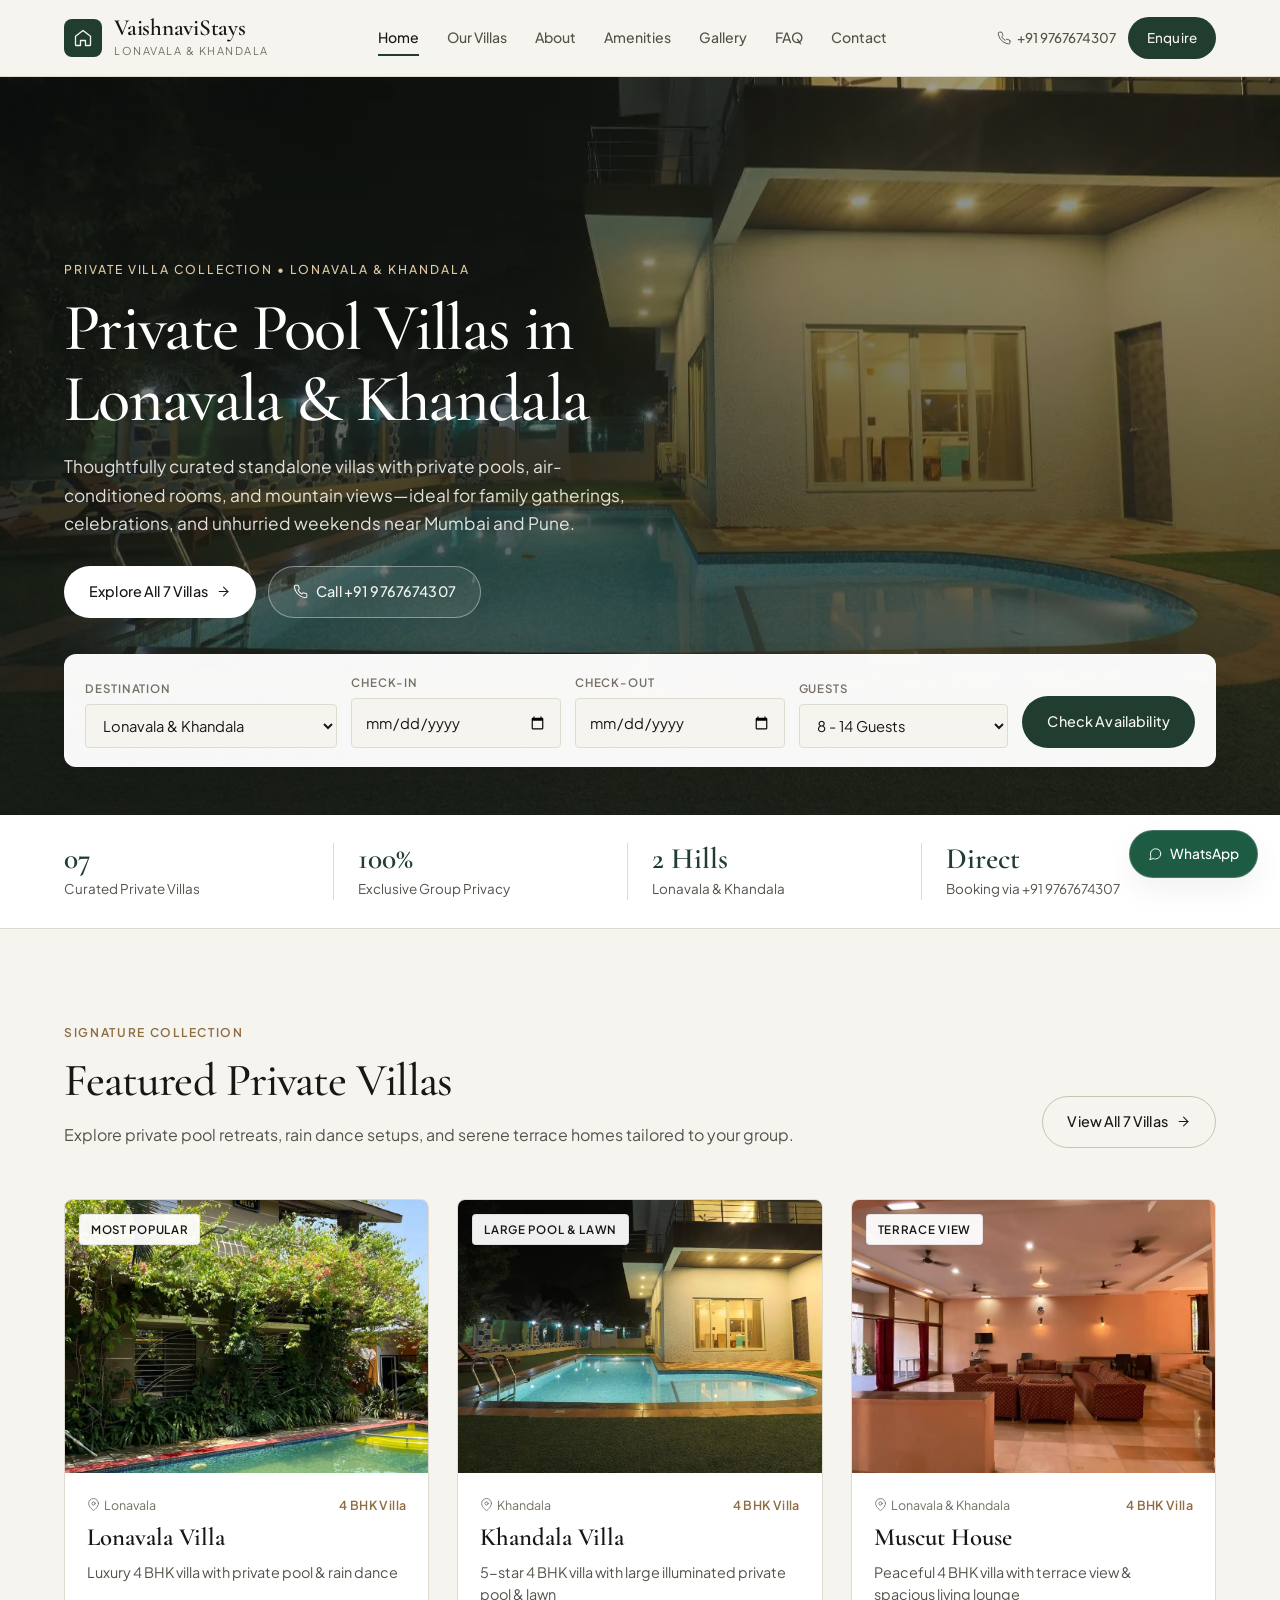
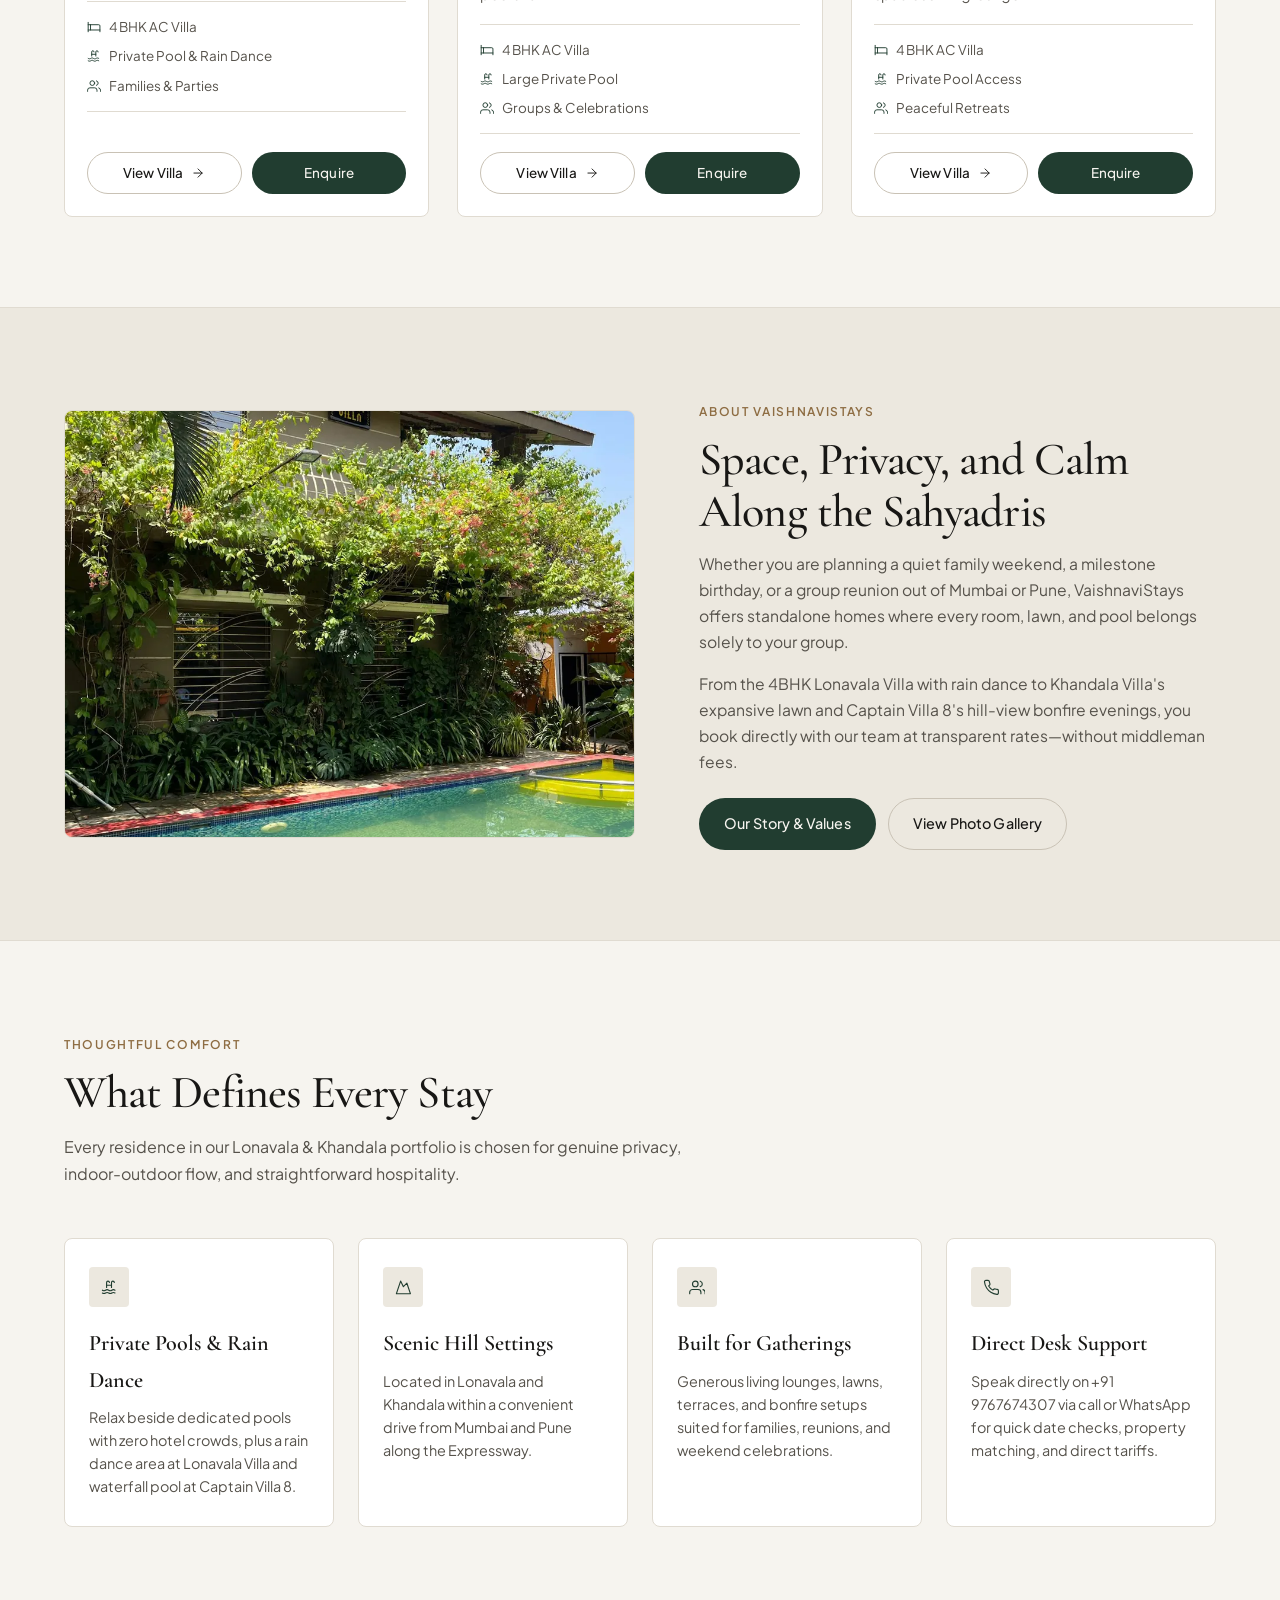
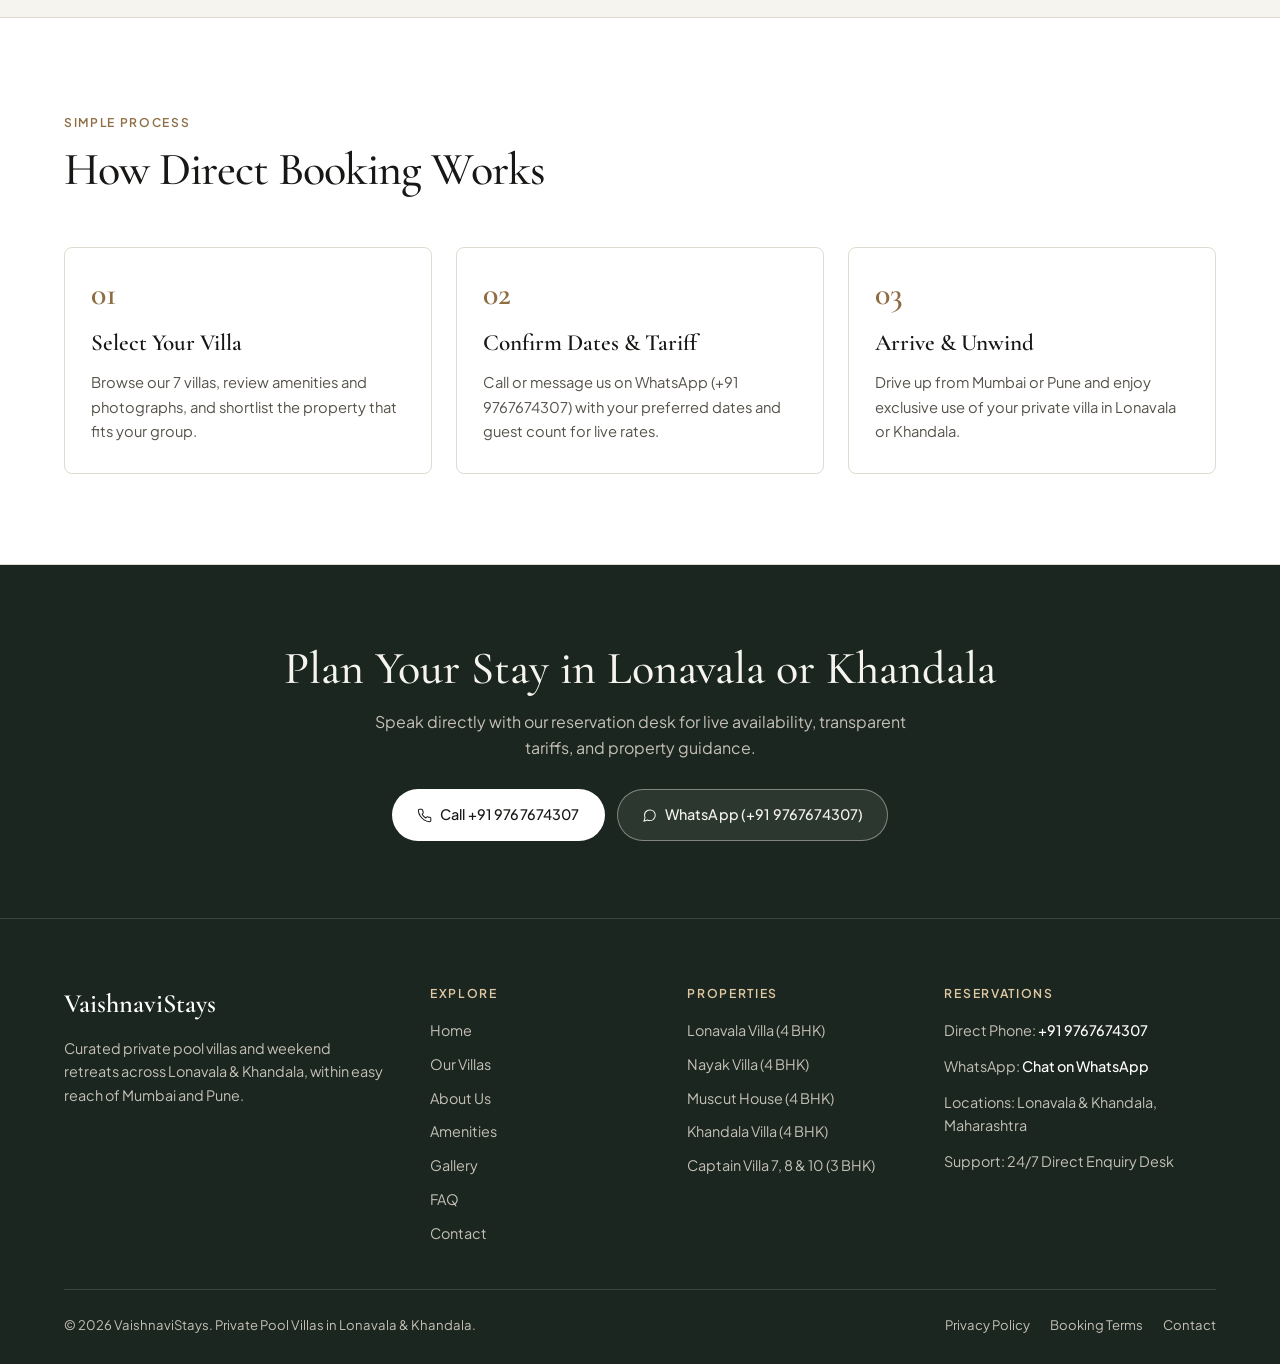
==== commit 4ccb2a66: "Set 4 BHK for main villas and 3 BHK for Captain Villas with BHK filters" ====
--- a/index.html
+++ b/index.html
@@ -323,10 +323,10 @@
           <h4>Properties</h4>
           <div class="footer-links">
             <a href="villa.html?slug=lonavala-villa" class="footer-link">Lonavala Villa (4 BHK)</a>
-            <a href="villa.html?slug=nayak-villa" class="footer-link">Nayak Villa</a>
-            <a href="villa.html?slug=muscut-house" class="footer-link">Muscut House</a>
-            <a href="villa.html?slug=khandala-villa" class="footer-link">Khandala Villa</a>
-            <a href="villa.html?slug=captain-villa-7" class="footer-link">Captain Villa 7, 8 &amp; 10</a>
+            <a href="villa.html?slug=nayak-villa" class="footer-link">Nayak Villa (4 BHK)</a>
+            <a href="villa.html?slug=muscut-house" class="footer-link">Muscut House (4 BHK)</a>
+            <a href="villa.html?slug=khandala-villa" class="footer-link">Khandala Villa (4 BHK)</a>
+            <a href="villa.html?slug=captain-villa-7" class="footer-link">Captain Villa 7, 8 &amp; 10 (3 BHK)</a>
           </div>
         </div>
 
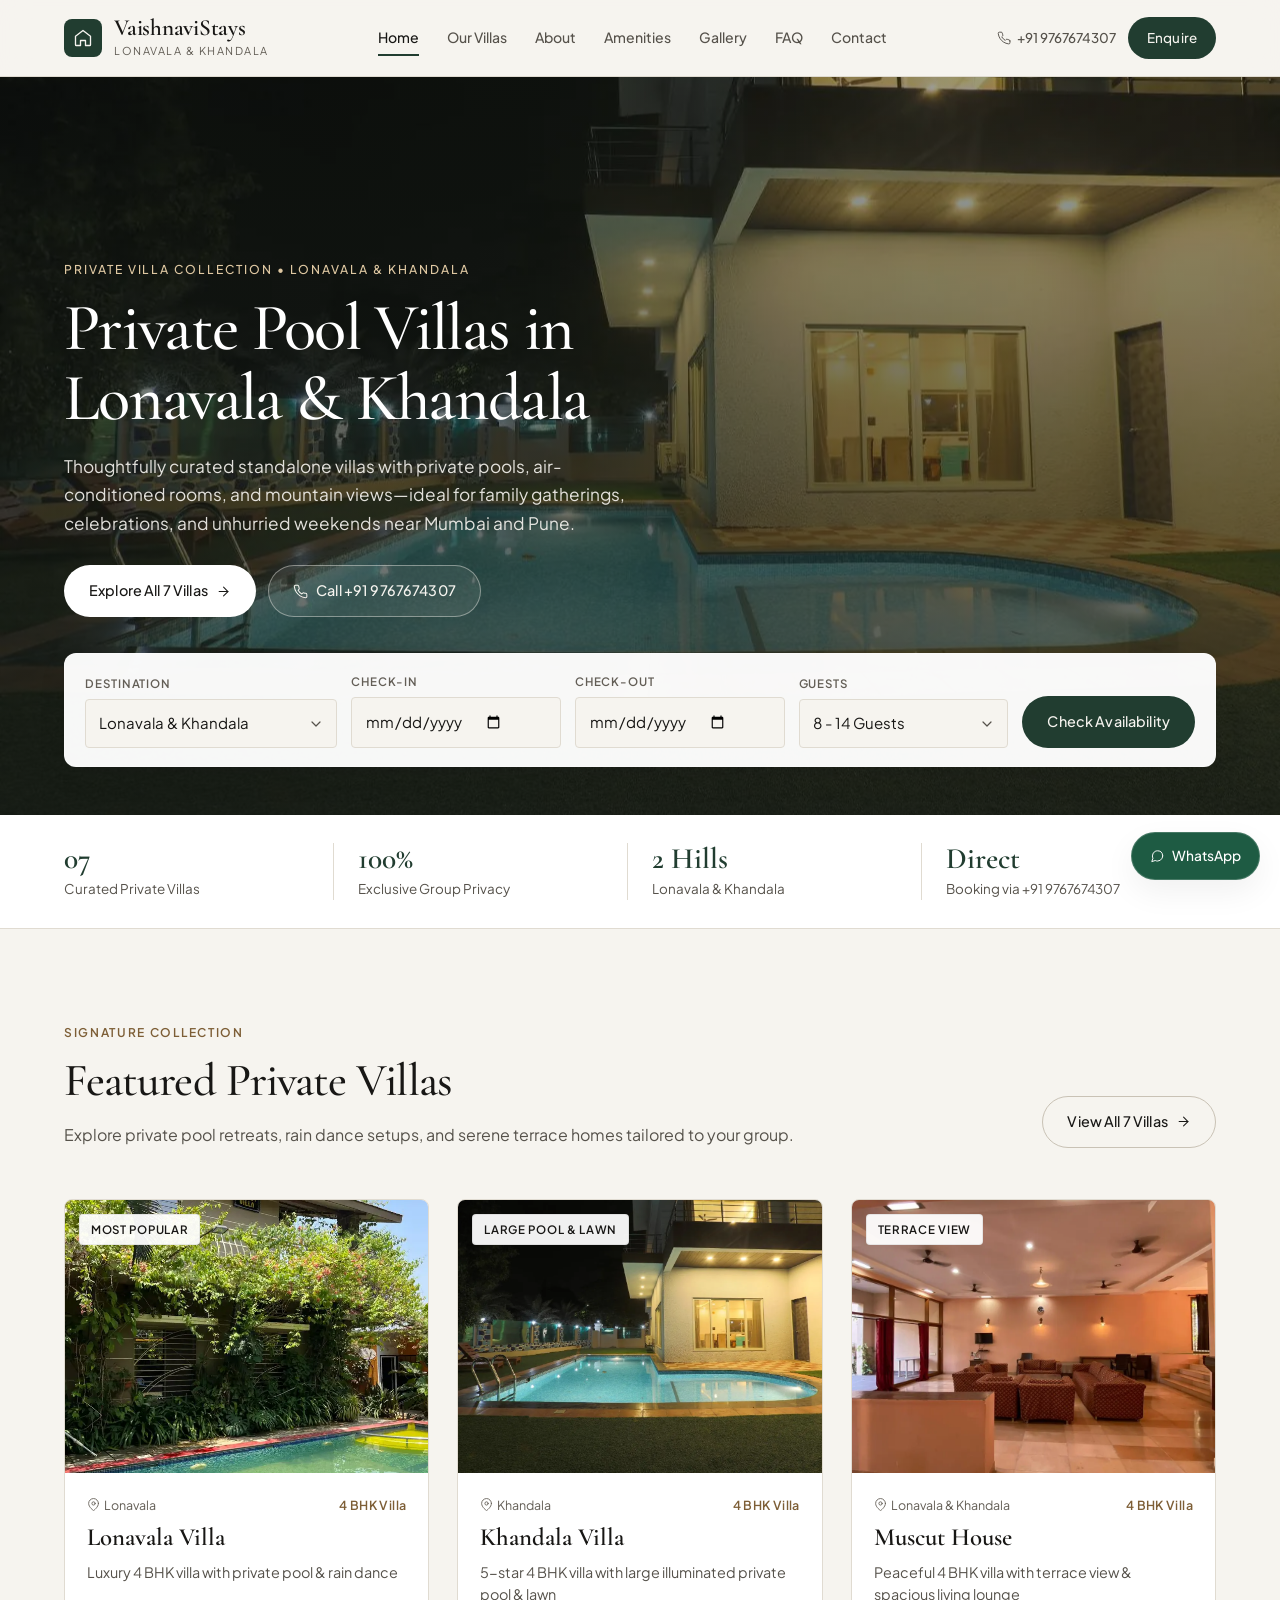
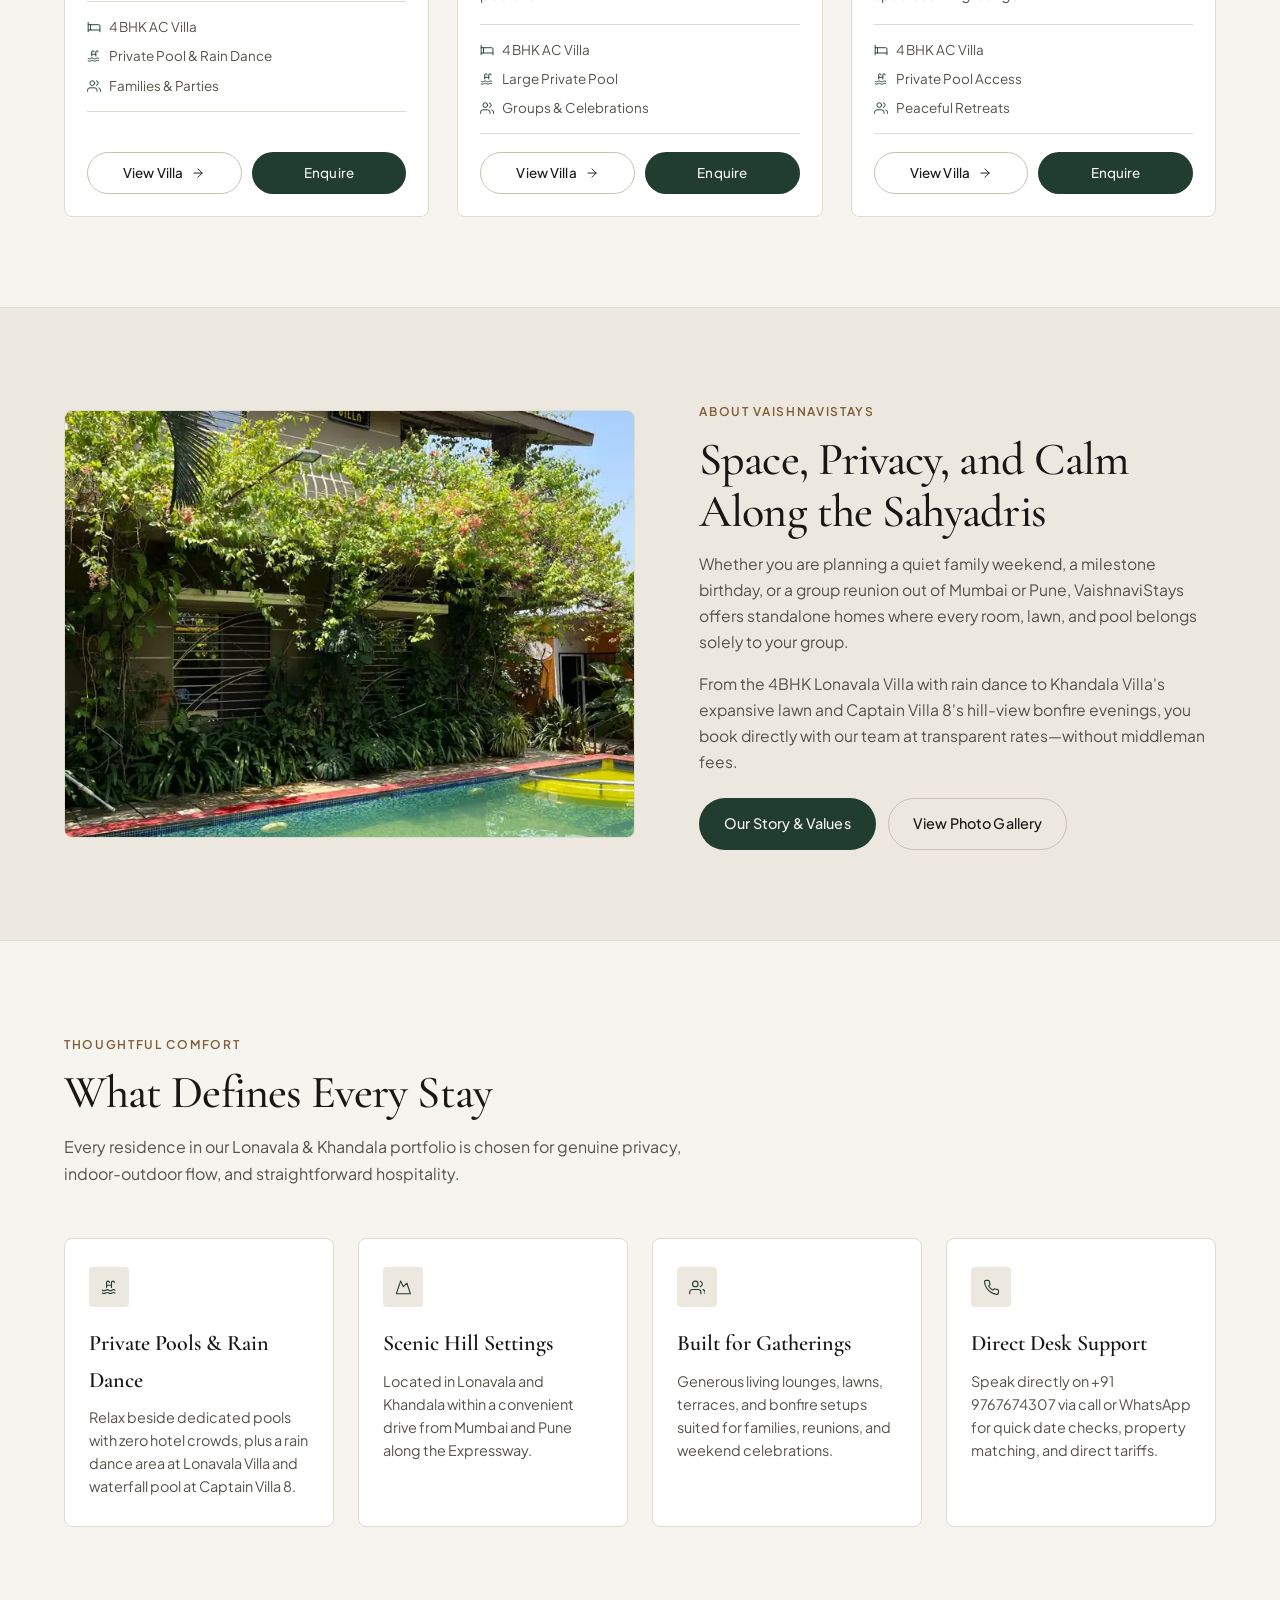
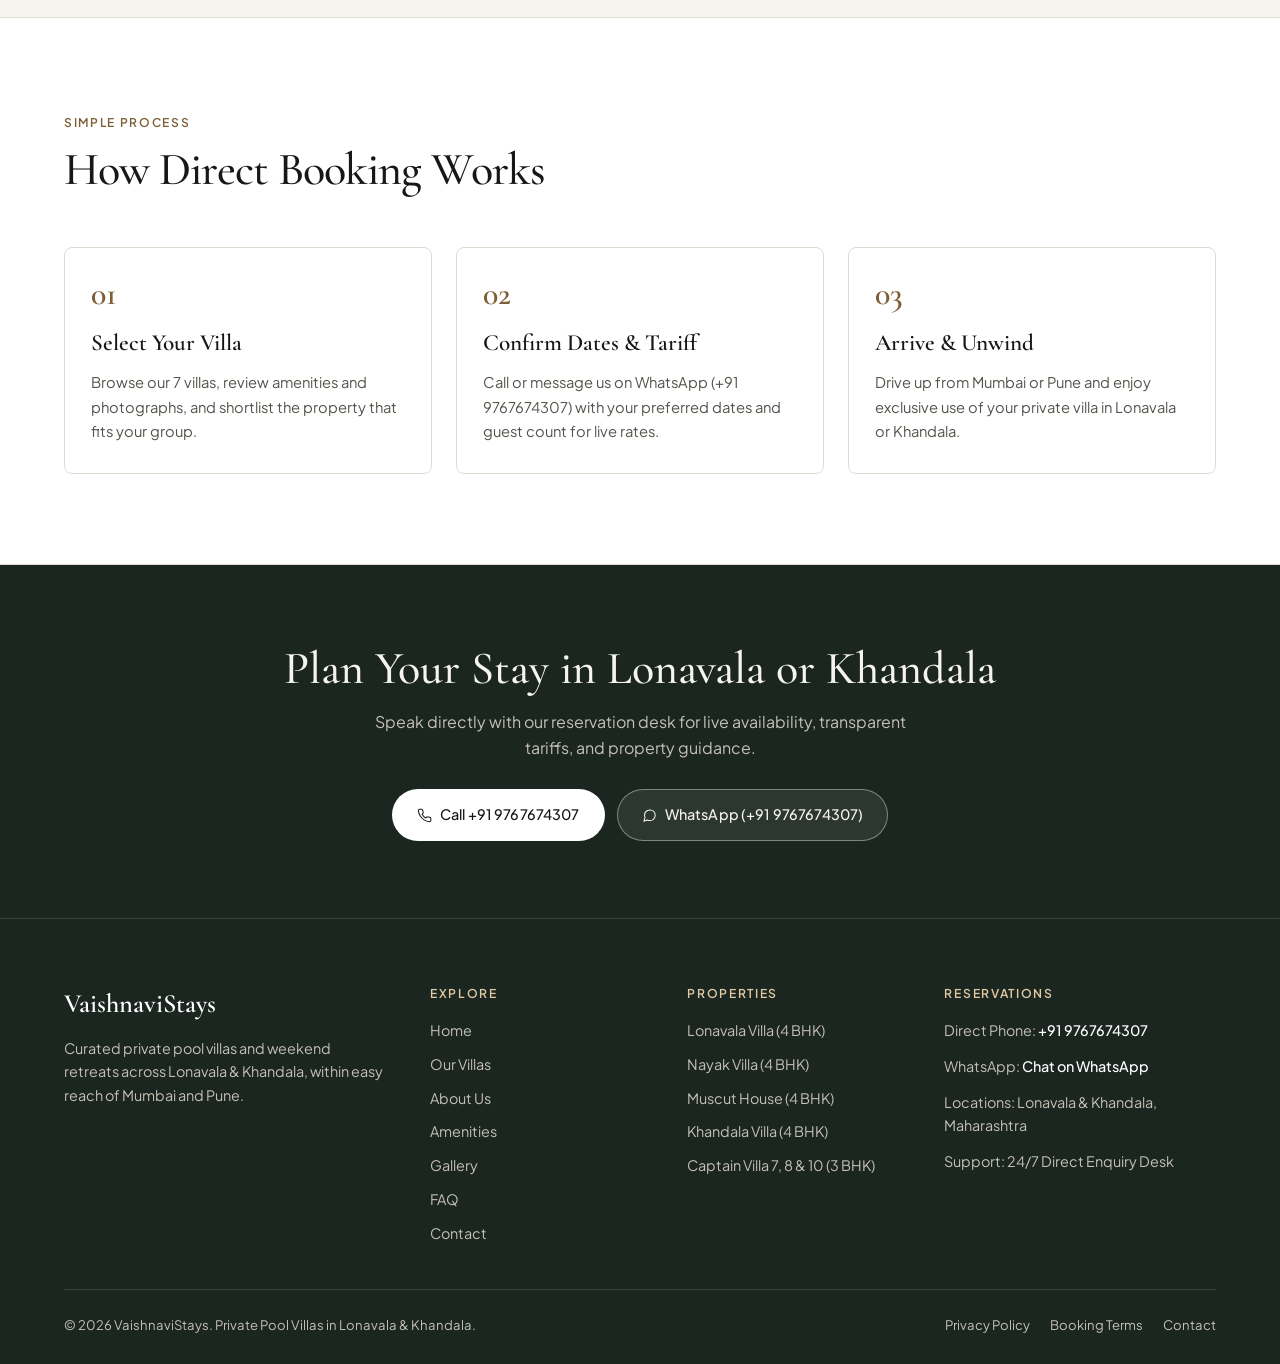
==== commit 6cd76c92: "Harden mobile responsiveness, WCAG contrast, CSP security, forms, and Core Web Vitals" ====
--- a/index.html
+++ b/index.html
@@ -2,7 +2,7 @@
 <html lang="en">
 <head>
   <meta charset="UTF-8">
-  <meta name="viewport" content="width=device-width, initial-scale=1.0">
+  <meta name="viewport" content="width=device-width, initial-scale=1.0, viewport-fit=cover">
   <title>Private Pool Villas in Lonavala & Khandala | VaishnaviStays</title>
   <meta name="description" content="Book private pool villas in Lonavala & Khandala with VaishnaviStays. 7 curated villas with AC rooms, mountain views, gardens, and bonfire setups near Mumbai & Pune. Call +91 9767674307.">
   <meta name="robots" content="index, follow">
@@ -25,6 +25,7 @@
   <link rel="preconnect" href="https://fonts.googleapis.com">
   <link rel="preconnect" href="https://fonts.gstatic.com" crossorigin>
   <link href="https://fonts.googleapis.com/css2?family=Cormorant+Garamond:wght@500;600&family=Plus+Jakarta+Sans:wght@400;500;600&display=swap" rel="stylesheet">
+  <link rel="preload" as="image" href="images/villa-khandala.webp" type="image/webp" fetchpriority="high">
   <link rel="stylesheet" href="css/style.css">
   <script type="application/ld+json">
   {
@@ -44,6 +45,8 @@
     "areaServed": ["Lonavala", "Khandala", "Mumbai", "Pune"]
   }
   </script>
+  <script defer src="js/data.js"></script>
+  <script defer src="js/main.js"></script>
 </head><body>
   <a href="#mainContent" class="skip-link">Skip to main content</a>
 
@@ -203,7 +206,7 @@
           <div class="editorial-frame">
             <picture>
   <source srcset="images/villa-lonavala.webp" type="image/webp">
-  <img src="images/lonavala villa.jpg" alt="Lonavala Villa private pool surrounded by lush flowering vines" width="960" height="1280" loading="lazy" decoding="async">
+  <img src="images/lonavala villa.jpg" alt="Lonavala Villa private pool surrounded by lush flowering vines" width="720" height="960" loading="lazy" decoding="async">
 </picture>
           </div>
           <div class="editorial-copy">
@@ -359,8 +362,5 @@
   <button type="button" class="back-to-top" aria-label="Back to top">
     <svg class="icon" viewBox="0 0 24 24" fill="none" stroke="currentColor" stroke-width="1.75" stroke-linecap="round" stroke-linejoin="round" aria-hidden="true"><polyline points="18 15 12 9 6 15"/></svg>
   </button>
-
-  <script src="js/data.js"></script>
-  <script src="js/main.js"></script>
 </body>
 </html>
--- a/css/style.css
+++ b/css/style.css
@@ -14,15 +14,15 @@
   /* Ink / Typography */
   --ink-primary: #181715;
   --ink-secondary: #56524B;
-  --ink-muted: #757067;
+  --ink-muted: #635E56;
   --ink-on-dark: #F6F4EF;
   --ink-on-dark-muted: #C5C0B6;
 
   /* Brand & Accents */
   --brand-primary: #213D30;
   --brand-primary-hover: #162A21;
-  --brand-bronze: #8E6D43;
-  --brand-bronze-soft: rgba(142, 109, 67, 0.12);
+  --brand-bronze: #7D5E36;
+  --brand-bronze-soft: rgba(125, 94, 54, 0.12);
   --whatsapp: #1E5B43;
   --whatsapp-hover: #154331;
 
@@ -87,6 +87,10 @@
 button, input, select, textarea {
   font: inherit;
   color: inherit;
+}
+
+button, a, select, input, textarea {
+  touch-action: manipulation;
 }
 
 :focus-visible {
@@ -301,6 +305,7 @@
   position: sticky;
   top: 0;
   z-index: 900;
+  padding-top: env(safe-area-inset-top);
   background-color: rgba(246, 244, 239, 0.92);
   backdrop-filter: blur(14px);
   -webkit-backdrop-filter: blur(14px);
@@ -421,8 +426,8 @@
   background: transparent;
   border: 1px solid var(--border-strong);
   border-radius: var(--radius-sm);
-  width: 42px;
-  height: 42px;
+  width: 44px;
+  height: 44px;
   align-items: center;
   justify-content: center;
   color: var(--ink-primary);
@@ -435,6 +440,7 @@
   inset: 0;
   background: rgba(24, 23, 21, 0.42);
   backdrop-filter: blur(3px);
+  -webkit-backdrop-filter: blur(3px);
   z-index: 1200;
   opacity: 0;
   visibility: hidden;
@@ -451,16 +457,18 @@
   top: 0;
   right: 0;
   width: min(340px, 100vw);
+  height: 100vh;
   height: 100dvh;
   background: var(--bg-surface);
   border-left: 1px solid var(--border-hairline);
   z-index: 1201;
-  padding: 24px;
+  padding: max(24px, env(safe-area-inset-top)) max(24px, env(safe-area-inset-right)) max(24px, env(safe-area-inset-bottom)) 24px;
   display: flex;
   flex-direction: column;
   transform: translateX(100%);
   transition: transform 0.3s cubic-bezier(0.22, 1, 0.36, 1);
   overflow-y: auto;
+  -webkit-overflow-scrolling: touch;
 }
 
 .mobile-drawer.is-open {
@@ -479,9 +487,9 @@
   background: transparent;
   border: 1px solid var(--border-hairline);
   border-radius: var(--radius-sm);
-  width: 38px;
-  height: 38px;
-  font-size: 1.35rem;
+  width: 44px;
+  height: 44px;
+  font-size: 1.4rem;
   line-height: 1;
   color: var(--ink-primary);
   cursor: pointer;
@@ -494,7 +502,8 @@
 }
 
 .drawer-link {
-  padding: 13px 0;
+  min-height: 46px;
+  padding: 12px 0;
   font-size: 1rem;
   font-weight: 500;
   color: var(--ink-secondary);
@@ -523,6 +532,7 @@
 .hero {
   position: relative;
   min-height: clamp(560px, 82vh, 760px);
+  min-height: clamp(560px, 82svh, 760px);
   display: flex;
   align-items: flex-end;
   padding: 72px 0 48px;
@@ -1334,7 +1344,12 @@
 }
 
 .faq-question {
-  padding: 22px 4px;
+  width: 100%;
+  background: transparent;
+  border: 0;
+  text-align: left;
+  min-height: 56px;
+  padding: 20px 4px;
   display: flex;
   justify-content: space-between;
   align-items: center;
@@ -1488,10 +1503,24 @@
   border: 1px solid var(--border-hairline);
   border-radius: var(--radius-sm);
   padding: 11px 13px;
-  font-size: 0.92rem;
+  font-size: 0.94rem;
   color: var(--ink-primary);
   min-height: 44px;
+  -webkit-appearance: none;
+  appearance: none;
   transition: border-color var(--transition), background-color var(--transition);
+}
+
+select.input {
+  background-image: url("data:image/svg+xml,%3Csvg xmlns='http://www.w3.org/2000/svg' width='16' height='16' viewBox='0 0 24 24' fill='none' stroke='%2356524B' stroke-width='1.8' stroke-linecap='round' stroke-linejoin='round'%3E%3Cpolyline points='6 9 12 15 18 9'/%3E%3C/svg%3E");
+  background-repeat: no-repeat;
+  background-position: right 12px center;
+  padding-right: 36px;
+}
+
+input[type="date"].input {
+  display: flex;
+  align-items: center;
 }
 
 .input:focus {
@@ -1589,14 +1618,14 @@
 
 .modal__close {
   position: absolute;
-  top: 16px;
-  right: 16px;
-  width: 36px;
-  height: 36px;
+  top: 14px;
+  right: 14px;
+  width: 44px;
+  height: 44px;
   border-radius: 50%;
   border: 1px solid var(--border-hairline);
   background: transparent;
-  font-size: 1.3rem;
+  font-size: 1.4rem;
   color: var(--ink-secondary);
   cursor: pointer;
 }
@@ -1740,7 +1769,7 @@
   background: var(--bg-deep);
   color: var(--ink-on-dark);
   border-top: 1px solid var(--border-on-dark);
-  padding: 64px 0 28px;
+  padding: 64px 0 max(28px, env(safe-area-inset-bottom));
 }
 
 .footer-grid {
@@ -1830,12 +1859,13 @@
 /* Subtle Floating Utilities */
 .floating-whatsapp {
   position: fixed;
-  right: 22px;
-  bottom: 22px;
+  right: max(20px, env(safe-area-inset-right));
+  bottom: max(20px, env(safe-area-inset-bottom));
   z-index: 800;
   background: var(--whatsapp);
   color: #FFFFFF;
   height: 48px;
+  min-width: 48px;
   padding: 0 18px;
   border-radius: var(--radius-pill);
   display: inline-flex;
@@ -1854,11 +1884,11 @@
 
 .back-to-top {
   position: fixed;
-  right: 22px;
-  bottom: 80px;
+  right: max(20px, env(safe-area-inset-right));
+  bottom: calc(max(20px, env(safe-area-inset-bottom)) + 58px);
   z-index: 800;
-  width: 40px;
-  height: 40px;
+  width: 44px;
+  height: 44px;
   border-radius: 50%;
   background: var(--bg-surface);
   border: 1px solid var(--border-strong);
@@ -1952,6 +1982,15 @@
   .mobile-toggle {
     display: inline-flex;
   }
+  /* Prevent unwanted iOS Safari input auto-zoom (<16px) & ensure 44px touch targets */
+  .input {
+    font-size: 16px;
+  }
+  .filter-btn,
+  .btn-sm {
+    min-height: 44px;
+    padding: 10px 18px;
+  }
   .steps-grid {
     grid-template-columns: 1fr;
   }
@@ -1963,7 +2002,8 @@
 
 @media (max-width: 600px) {
   .container {
-    padding: 0 18px;
+    padding-left: max(18px, env(safe-area-inset-left));
+    padding-right: max(18px, env(safe-area-inset-right));
   }
   .navbar {
     min-height: 68px;
@@ -2003,3 +2043,26 @@
     align-items: flex-start;
   }
 }
+
+@media (max-width: 360px) {
+  .brand-name {
+    font-size: 1.25rem;
+  }
+  .brand-tagline {
+    font-size: 0.62rem;
+    letter-spacing: 0.1em;
+  }
+  .highlights-grid {
+    grid-template-columns: 1fr;
+  }
+  .highlight-item {
+    border-right: none;
+    padding-right: 0;
+    padding-bottom: 12px;
+    border-bottom: 1px solid var(--border-hairline);
+  }
+  .highlight-item:last-child {
+    border-bottom: none;
+    padding-bottom: 0;
+  }
+}
